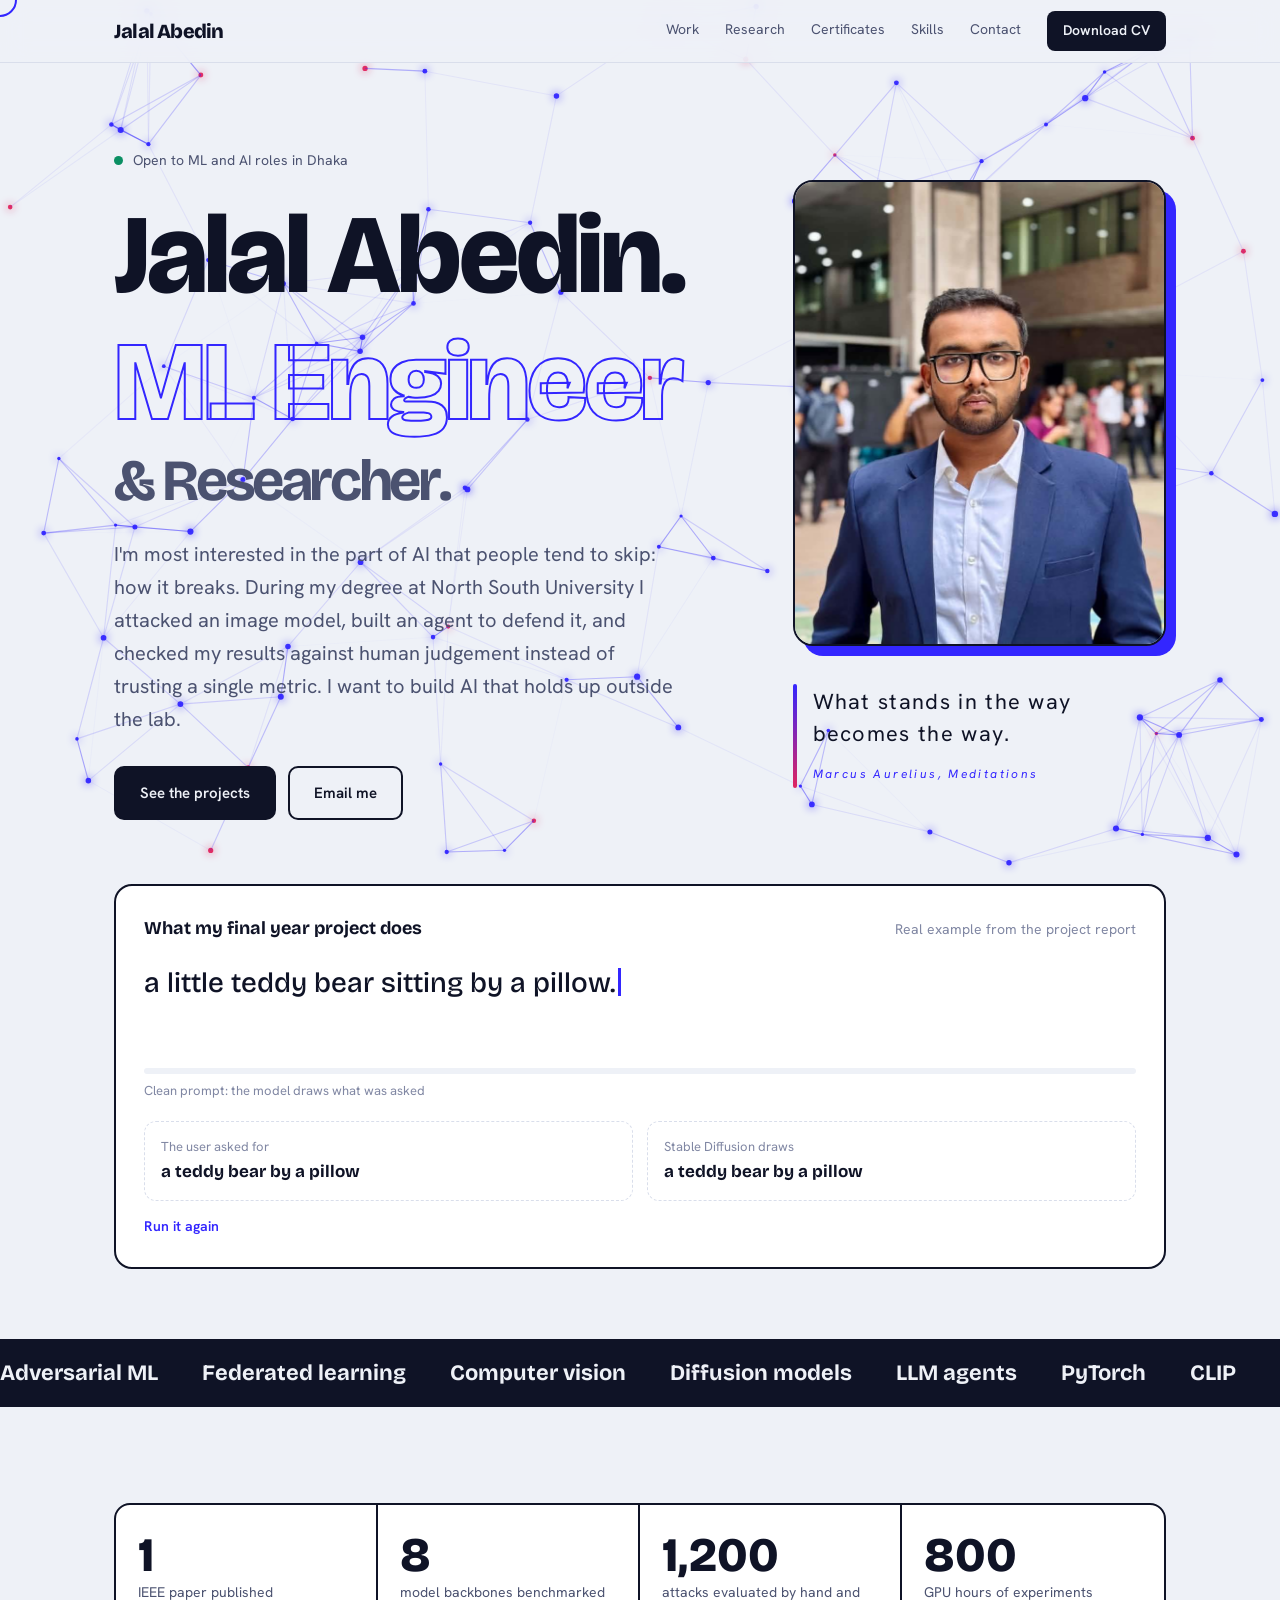
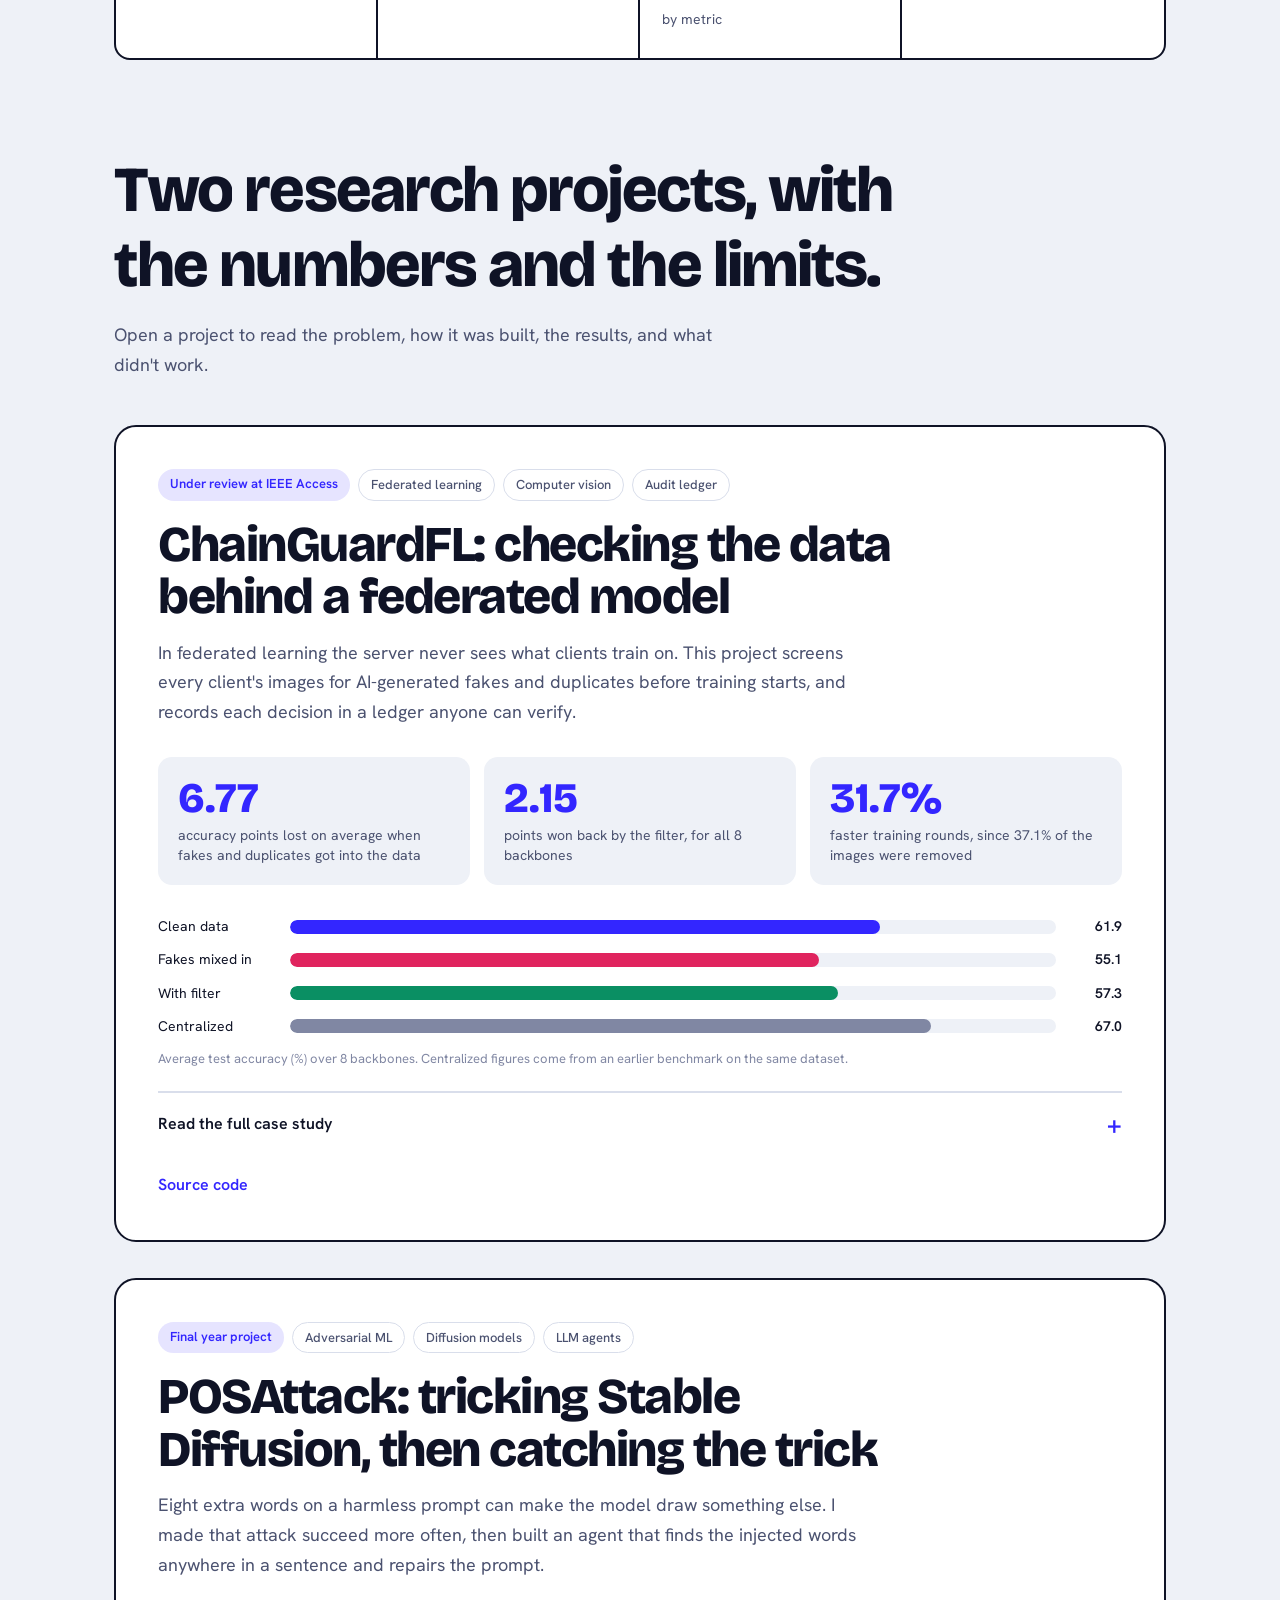
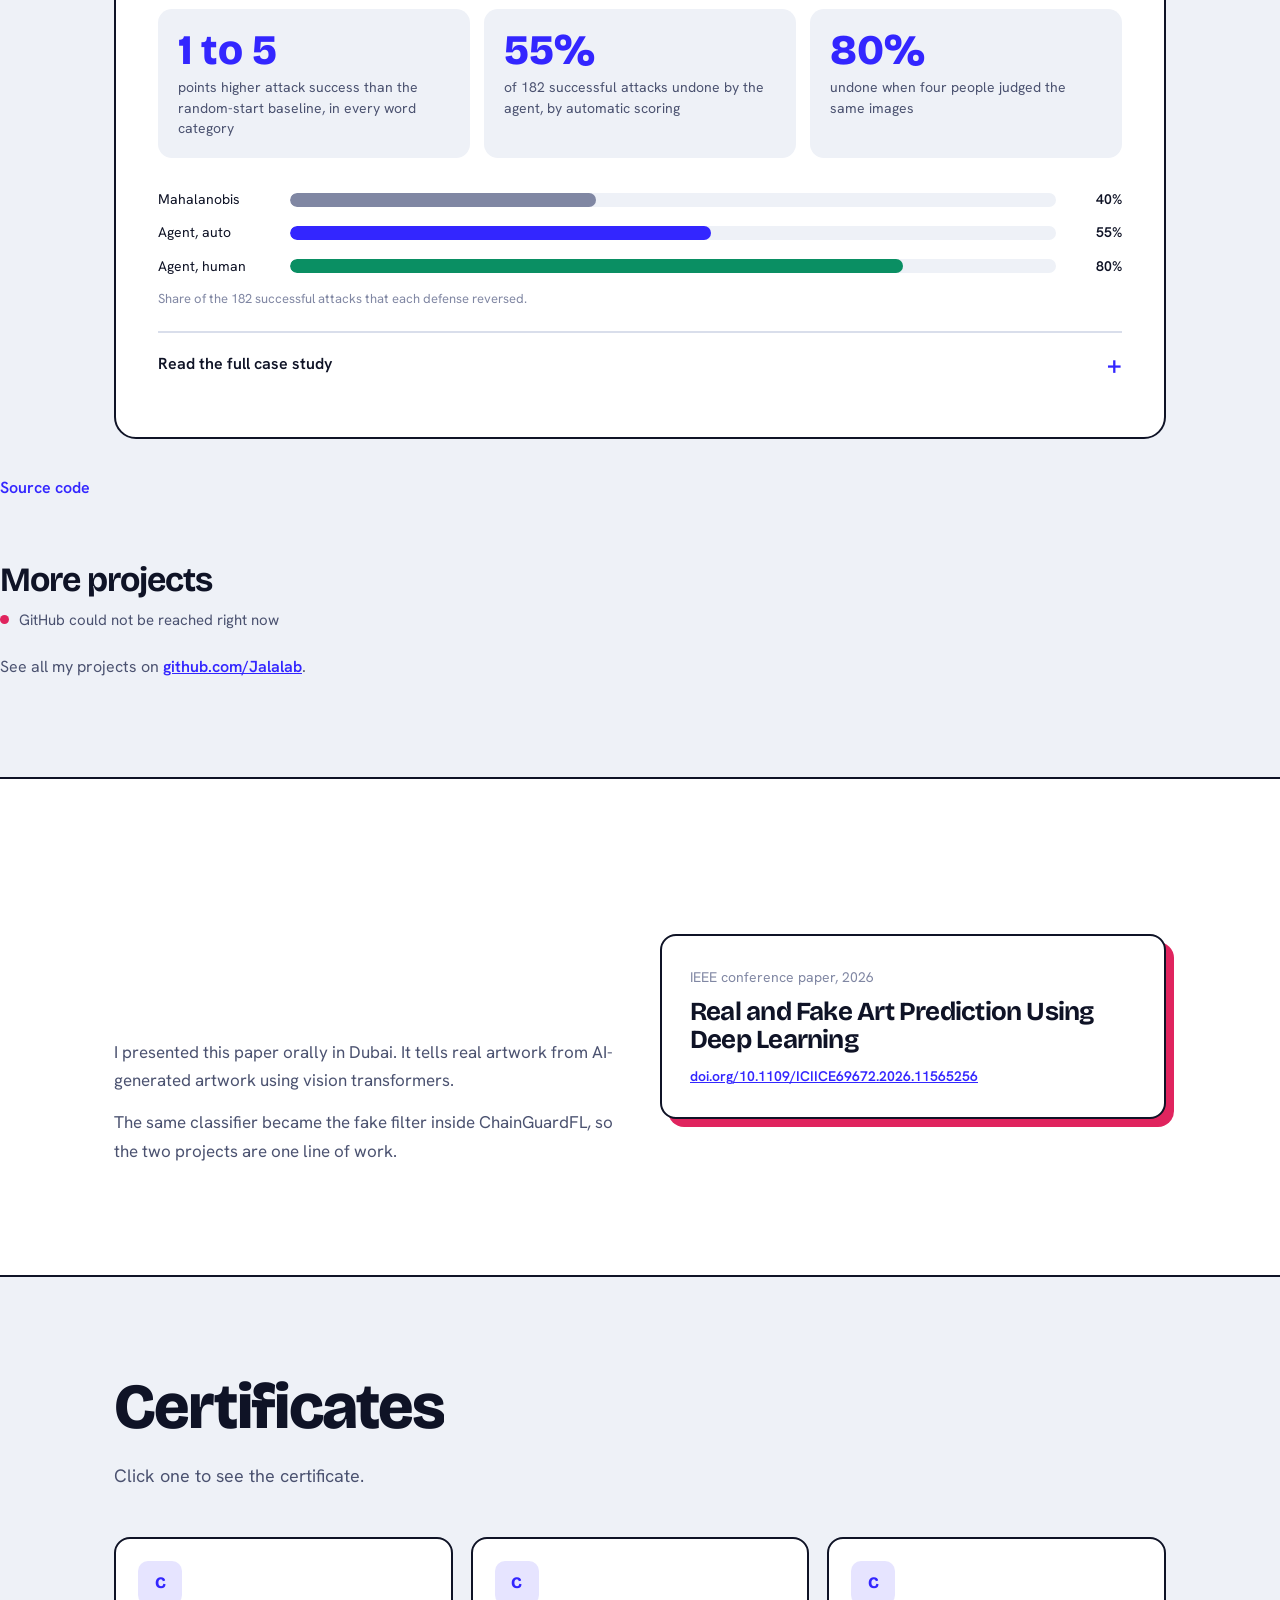
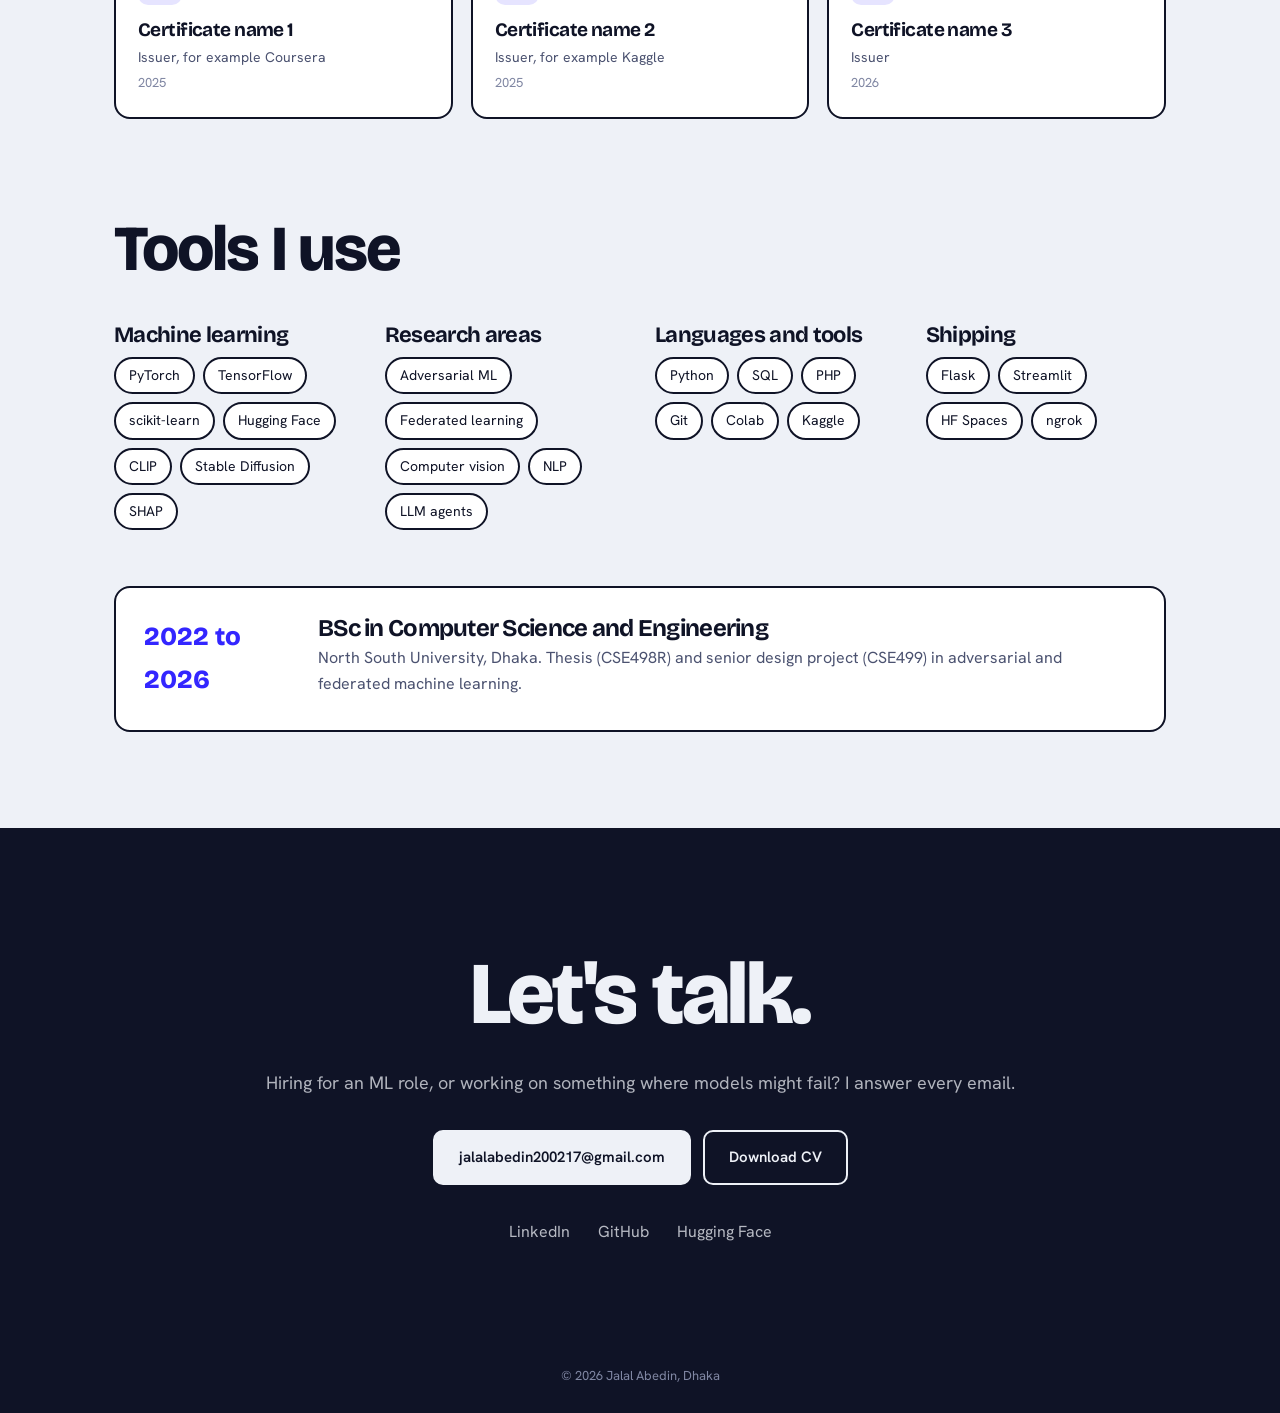
==== index.html @ de9643e9 "Refactor quote styling and layout in index.html Updated the quote section to remove the box styling " ====
<!DOCTYPE html>
<html lang="en">
<head>
<meta charset="UTF-8"/>
<meta name="viewport" content="width=device-width, initial-scale=1"/>
<title>Jalal Abedin, Machine Learning Engineer</title>
<meta name="description" content="Machine learning engineer and researcher in Dhaka. Adversarial ML, federated learning, computer vision. IEEE published."/>
<meta property="og:title" content="Jalal Abedin, Machine Learning Engineer"/>
<meta property="og:description" content="Research on attacking and defending image models. IEEE published."/>
<link rel="preconnect" href="https://fonts.googleapis.com"/><link rel="preconnect" href="https://fonts.gstatic.com" crossorigin/>
<link href="https://fonts.googleapis.com/css2?family=Bricolage+Grotesque:opsz,wght@12..96,500;12..96,700;12..96,800&family=Hanken+Grotesk:wght@400;500;600&display=swap" rel="stylesheet"/>
<link href="https://fonts.googleapis.com/css2?family=Cinzel:wght@500;700&display=swap" rel="stylesheet"/>
<style>
:root{--bg:#eef1f7;--panel:#fff;--ink:#0f1326;--mid:#4b5270;--soft:#8087a3;--line:#d9deeb;--blue:#3326ff;--blue-soft:#e6e4ff;--hot:#e0245e;--good:#0a8f63}
@media(prefers-color-scheme:dark){:root{--bg:#0e1124;--panel:#161a33;--ink:#eef0fb;--mid:#a9aecb;--soft:#6f759a;--line:#262b50;--blue:#8a82ff;--blue-soft:#222654;--hot:#ff5c8a;--good:#43d6a0}}
*{box-sizing:border-box;margin:0;padding:0}
html{scroll-behavior:smooth}
body{font-family:'Hanken Grotesk',system-ui,sans-serif;background:var(--bg);color:var(--ink);line-height:1.65;-webkit-font-smoothing:antialiased}
a{color:inherit}img{max-width:100%;display:block}
:focus-visible{outline:3px solid var(--blue);outline-offset:3px;border-radius:4px}
.wrap{max-width:1100px;margin:0 auto;padding:0 24px}
h1,h2,h3,h4{font-family:'Bricolage Grotesque',sans-serif;line-height:1.05;letter-spacing:-.03em}
#bar{position:fixed;top:0;left:0;height:3px;width:0;background:var(--blue);z-index:99}

header{position:sticky;top:0;z-index:50;background:color-mix(in srgb,var(--bg) 88%,transparent);backdrop-filter:blur(14px);border-bottom:1px solid var(--line)}
header .wrap{display:flex;justify-content:space-between;align-items:center;height:62px}
.logo{font-family:'Bricolage Grotesque';font-weight:800;font-size:20px;text-decoration:none;letter-spacing:-.04em}
nav{display:flex;gap:26px;align-items:center}
nav a{font-size:14px;color:var(--mid);text-decoration:none}nav a:hover{color:var(--ink)}
nav a.cv{background:var(--ink);color:var(--bg);padding:8px 16px;border-radius:8px;font-weight:600}
@media(max-width:760px){nav a:not(.cv){display:none}}

/* HERO */
.hero{padding:84px 0 70px}
.hero-grid{display:grid;grid-template-columns:1.25fr .75fr;gap:56px;align-items:center}
@media(max-width:900px){.hero-grid{grid-template-columns:1fr}}
.status{display:inline-flex;gap:10px;align-items:center;font-size:14px;color:var(--mid);margin-bottom:22px}
.status i{width:9px;height:9px;border-radius:50%;background:var(--good);animation:pulse 2s infinite}
@keyframes pulse{0%{box-shadow:0 0 0 0 color-mix(in srgb,var(--good) 55%,transparent)}100%{box-shadow:0 0 0 12px transparent}}
h1{font-size:clamp(52px,9vw,112px);font-weight:800;margin-bottom:22px}
.intro{font-size:20px;color:var(--mid);max-width:560px;margin-bottom:30px}
.btns{display:flex;gap:12px;flex-wrap:wrap}
.btn{font-weight:600;font-size:15px;padding:13px 24px;border-radius:10px;text-decoration:none;border:2px solid var(--ink);transition:transform .15s,box-shadow .15s}
.btn:hover{transform:translate(-2px,-2px);box-shadow:4px 4px 0 var(--blue)}
.btn.f{background:var(--ink);color:var(--bg)}
.photo{aspect-ratio:4/5;border-radius:20px;overflow:hidden;background:var(--blue-soft);border:2px solid var(--ink);box-shadow:10px 10px 0 var(--blue)}
.photo img{width:100%;height:100%;object-fit:cover}
@media(max-width:900px){.photo{max-width:240px}}

/* THE DEMO */
.demo{margin-top:64px;background:var(--panel);border:2px solid var(--ink);border-radius:18px;padding:28px}
.demo-h{display:flex;justify-content:space-between;gap:16px;flex-wrap:wrap;align-items:baseline;margin-bottom:18px}
.demo-h b{font-family:'Bricolage Grotesque';font-size:18px}
.demo-h span{font-size:14px;color:var(--soft)}
.prompt{font-size:clamp(19px,2.6vw,28px);font-family:'Bricolage Grotesque';font-weight:500;line-height:1.5;min-height:3.2em}
.tok{display:inline-block;color:var(--hot);background:color-mix(in srgb,var(--hot) 12%,transparent);padding:0 8px;border-radius:6px;margin:0 3px;animation:pop .35s both}
@keyframes pop{from{transform:translateY(8px) scale(.9);opacity:0}}
.out{display:grid;grid-template-columns:1fr 1fr;gap:14px;margin-top:20px}
@media(max-width:600px){.out{grid-template-columns:1fr}}
.o{border:1px dashed var(--line);border-radius:12px;padding:14px 16px;font-size:15px;color:var(--mid);transition:.4s}
.o small{display:block;color:var(--soft);font-size:13px}
.o b{color:var(--ink);font-size:17px;font-family:'Bricolage Grotesque'}
.o.lit{border:2px solid var(--hot);background:color-mix(in srgb,var(--hot) 8%,transparent)}
.o.lit b{color:var(--hot)}
.replay{margin-top:16px;background:none;border:none;color:var(--blue);font:600 14px 'Hanken Grotesk';cursor:pointer;padding:0}

/* MARQUEE */
.marq{border-block:2px solid var(--ink);overflow:hidden;background:var(--ink);color:var(--bg);padding:14px 0}
.track{display:flex;gap:44px;width:max-content;animation:slide 32s linear infinite;font-family:'Bricolage Grotesque';font-weight:700;font-size:22px;white-space:nowrap}
.marq:hover .track{animation-play-state:paused}
@keyframes slide{to{transform:translateX(-50%)}}

section{padding:96px 0}
h2{font-size:clamp(36px,5.5vw,64px);font-weight:800;margin-bottom:14px;max-width:820px}
.sub{color:var(--mid);max-width:620px;font-size:18px;margin-bottom:46px}

/* STATS */
.stats{display:grid;grid-template-columns:repeat(4,1fr);gap:0;border:2px solid var(--ink);border-radius:16px;background:var(--panel);overflow:hidden}
@media(max-width:760px){.stats{grid-template-columns:repeat(2,1fr)}}
.st{padding:26px 22px;border-right:2px solid var(--ink)}.st:last-child{border-right:none}
@media(max-width:760px){.st:nth-child(2){border-right:none}.st:nth-child(-n+2){border-bottom:2px solid var(--ink)}}
.st b{display:block;font-family:'Bricolage Grotesque';font-size:48px;font-weight:800;line-height:1}
.st span{font-size:14px;color:var(--mid)}

/* CASES */
.case{background:var(--panel);border:2px solid var(--ink);border-radius:22px;padding:42px;margin-bottom:36px}
@media(max-width:600px){.case{padding:24px}}
.chips{display:flex;gap:8px;flex-wrap:wrap;margin-bottom:18px}
.chip{font-size:13px;font-weight:600;padding:4px 12px;border-radius:99px;background:var(--blue-soft);color:var(--blue)}
.chip.o{background:none;border:1px solid var(--line);color:var(--mid);font-weight:500}
.case h3{font-size:clamp(30px,4.4vw,50px);font-weight:800;margin-bottom:14px;max-width:760px}
.case>p{color:var(--mid);font-size:18px;max-width:700px;margin-bottom:30px}
.nums{display:grid;grid-template-columns:repeat(3,1fr);gap:14px;margin-bottom:30px}
@media(max-width:700px){.nums{grid-template-columns:1fr}}
.n{background:var(--bg);border-radius:14px;padding:20px}
.n b{display:block;font-family:'Bricolage Grotesque';font-size:42px;font-weight:800;color:var(--blue);line-height:1;margin-bottom:6px}
.n span{font-size:14px;color:var(--mid);line-height:1.45;display:block}
.bars{margin:8px 0 6px}
.br{display:grid;grid-template-columns:120px 1fr 54px;gap:12px;align-items:center;margin-bottom:10px;font-size:14px}
.br div{height:14px;background:var(--bg);border-radius:7px;overflow:hidden}
.br i{display:block;height:100%;width:var(--w);border-radius:7px;background:var(--blue);transform:scaleX(0);transform-origin:left;transition:transform 1.1s cubic-bezier(.2,.8,.2,1)}
.go .br i{transform:scaleX(1)}
.br i.bad{background:var(--hot)}.br i.ref{background:var(--soft)}.br i.ok{background:var(--good)}
.br em{font-style:normal;text-align:right;font-weight:600}
details{border-top:2px solid var(--line);margin-top:22px}
summary{cursor:pointer;list-style:none;padding:18px 0;font-weight:600;font-size:16px;display:flex;justify-content:space-between}
summary::-webkit-details-marker{display:none}
summary::after{content:'+';font-size:26px;line-height:1;color:var(--blue);transition:transform .25s}
details[open] summary::after{transform:rotate(45deg)}
.d{display:grid;gap:28px;padding:6px 0 8px;animation:open .4s}
@keyframes open{from{opacity:0;transform:translateY(-8px)}}
.d h5{font-family:'Bricolage Grotesque';font-size:20px;margin-bottom:6px;letter-spacing:-.02em}
.d p,.d li{color:var(--mid);font-size:16px}.d ul{padding-left:20px}.d li{margin-bottom:6px}.d strong{color:var(--ink)}
.tw{overflow-x:auto;border:2px solid var(--line);border-radius:12px}
table{width:100%;border-collapse:collapse;font-size:14px;min-width:480px}
th,td{padding:10px 14px;text-align:right;border-bottom:1px solid var(--line)}
th:first-child,td:first-child{text-align:left}th{color:var(--soft);font-weight:600}
tr:last-child td{border:none;font-weight:700}td.g{color:var(--good);font-weight:600}
.note{border-left:4px solid var(--hot);background:color-mix(in srgb,var(--hot) 8%,transparent);padding:16px 20px;border-radius:0 12px 12px 0;color:var(--mid);font-size:15px}
.note strong{color:var(--ink)}
.lk{margin-top:16px;display:flex;gap:20px;flex-wrap:wrap}
.lk a{font-weight:600;color:var(--blue);text-decoration:none}.lk a:hover{text-decoration:underline}

.pg{display:grid;grid-template-columns:repeat(auto-fit,minmax(240px,1fr));gap:18px}
.pc{background:var(--panel);border:2px solid var(--ink);border-radius:16px;padding:24px;text-decoration:none;display:flex;flex-direction:column;transition:transform .2s,box-shadow .2s}
.pc:hover{transform:translate(-3px,-3px);box-shadow:6px 6px 0 var(--blue)}
.pc h4{font-size:24px;margin:12px 0 8px;font-weight:700}.pc p{color:var(--mid);font-size:15px;flex:1}

/* PAPER */
.paper{display:grid;grid-template-columns:1fr 1fr;gap:40px;align-items:center}
@media(max-width:800px){.paper{grid-template-columns:1fr}}
.paper p{color:var(--mid);margin-bottom:14px;font-size:17px}
.pcard{background:var(--panel);border:2px solid var(--ink);border-radius:16px;padding:28px;box-shadow:8px 8px 0 var(--hot)}
.pcard small{color:var(--soft);font-size:14px}
.pcard h4{font-size:26px;margin:8px 0 10px;font-weight:700}
.pcard a{color:var(--blue);font-weight:600;font-size:14px;word-break:break-all}

/* CERTS */
.certs{display:grid;grid-template-columns:repeat(auto-fill,minmax(250px,1fr));gap:18px}
.cert{background:var(--panel);border:2px solid var(--ink);border-radius:16px;padding:22px;cursor:pointer;text-align:left;font:inherit;color:inherit;transition:transform .2s,box-shadow .2s}
.cert:hover{transform:rotate(-1.2deg) translateY(-4px);box-shadow:6px 6px 0 var(--blue)}
.cert .ic{width:44px;height:44px;border-radius:10px;background:var(--blue-soft);color:var(--blue);display:grid;place-items:center;font-family:'Bricolage Grotesque';font-weight:800;margin-bottom:14px}
.cert h4{font-size:19px;font-weight:700;margin-bottom:4px;line-height:1.2}
.cert p{font-size:14px;color:var(--mid)}
.cert span{font-size:13px;color:var(--soft)}
#modal{position:fixed;inset:0;background:rgba(8,10,25,.75);display:none;place-items:center;z-index:200;padding:20px}
#modal.on{display:grid;animation:fade .25s}
@keyframes fade{from{opacity:0}}
#modal .box{background:var(--panel);border-radius:16px;max-width:820px;width:100%;padding:18px;border:2px solid var(--ink)}
#modal img{border-radius:10px;max-height:70vh;margin:0 auto}
#modal .top{display:flex;justify-content:space-between;align-items:center;margin-bottom:12px;font-weight:600}
#modal button{background:var(--ink);color:var(--bg);border:none;border-radius:8px;padding:7px 14px;font:600 14px 'Hanken Grotesk';cursor:pointer}

/* SKILLS / EDU */
.sk{display:grid;grid-template-columns:repeat(auto-fit,minmax(240px,1fr));gap:30px}
.sk h4{font-size:22px;margin-bottom:10px;font-weight:700}
.sk div div{display:flex;flex-wrap:wrap;gap:8px}
.sk span{font-size:14px;padding:5px 13px;border:2px solid var(--ink);border-radius:99px;background:var(--panel);transition:.15s}
.sk span:hover{background:var(--blue);color:#fff;border-color:var(--blue)}
.edu{margin-top:56px;background:var(--panel);border:2px solid var(--ink);border-radius:16px;padding:28px;display:grid;grid-template-columns:150px 1fr;gap:24px}
@media(max-width:600px){.edu{grid-template-columns:1fr;gap:6px}}
.edu .y{font-family:'Bricolage Grotesque';font-size:26px;font-weight:800;color:var(--blue)}
.edu h4{font-size:24px;margin-bottom:4px}.edu p{color:var(--mid)}

/* CONTACT */
.contact{background:var(--ink);color:var(--bg);text-align:center;padding:120px 0}
.contact h2{margin:0 auto 18px;font-size:clamp(40px,7vw,88px)}
.contact p{color:color-mix(in srgb,var(--bg) 72%,transparent);margin-bottom:32px;font-size:18px}
.contact .btn{border-color:var(--bg);color:var(--bg)}.contact .btn.f{background:var(--bg);color:var(--ink)}
.contact .btn:hover{box-shadow:4px 4px 0 var(--hot)}
.so{display:flex;justify-content:center;gap:28px;margin-top:34px;flex-wrap:wrap}
.so a{color:var(--bg);opacity:.75;text-decoration:none}.so a:hover{opacity:1}
footer{background:var(--ink);color:var(--soft);padding:0 0 26px;text-align:center;font-size:13px}

.rv{opacity:0;transform:translateY(20px);transition:opacity .6s,transform .6s}.rv.in{opacity:1;transform:none}
/* ===== NEW: animations ===== */
.hero{position:relative;overflow:hidden}
#net{position:absolute;inset:0;width:100%;height:100%;z-index:0}
.hero .wrap{position:relative;z-index:2}
h1 .ln{display:block;overflow:hidden;padding:.04em 0 .1em;line-height:1}
h1 .l3{font-size:.52em;color:var(--mid);font-weight:700}
h1 .ch{display:inline-block;animation:chIn .9s cubic-bezier(.2,.8,.2,1) backwards;animation-delay:calc(var(--i)*45ms)}
h1 .l2 .ch{color:transparent;-webkit-text-stroke:2px var(--blue);animation:chIn .9s cubic-bezier(.2,.8,.2,1) backwards,flash 1.8s ease-in-out 1;animation-delay:calc(var(--i)*45ms),calc(1.4s + var(--i)*80ms)}
@keyframes chIn{from{transform:translateY(110%) rotate(6deg);opacity:0}}
@keyframes flash{0%,100%{color:transparent}50%{color:var(--blue)}}
.photo{animation:float 6s ease-in-out infinite}
@keyframes float{50%{transform:translateY(-12px)}}
nav a:not(.cv){background:linear-gradient(var(--blue),var(--blue)) 0 100%/0 2px no-repeat;padding-bottom:3px;transition:background-size .3s,color .2s}
nav a:not(.cv):hover{background-size:100% 2px}
.case{transition:box-shadow .3s,transform .3s}
.case:hover{box-shadow:10px 10px 0 var(--blue)}
#cur{position:fixed;left:0;top:0;width:34px;height:34px;border:2px solid var(--blue);border-radius:50%;pointer-events:none;z-index:300;display:none;transition:width .25s,height .25s,background .25s}
@media(hover:hover) and (pointer:fine){#cur{display:block}}
#cur.big{width:64px;height:64px;background:color-mix(in srgb,var(--blue) 15%,transparent)}
.w{display:inline-block;overflow:hidden;vertical-align:top;padding-bottom:.12em}
.w>span{display:inline-block;transform:translateY(105%);transition:transform .8s cubic-bezier(.2,.8,.2,1);transition-delay:calc(var(--i)*70ms)}
h2.in .w>span{transform:none}
.stag:not(.in)>*{opacity:0}
.stag.in>*{animation:rise .7s cubic-bezier(.2,.8,.2,1) backwards;animation-delay:calc(var(--d,0)*90ms)}
@keyframes rise{from{opacity:0;transform:translateY(30px) scale(.95)}}
.stag>*:nth-child(2){--d:1}.stag>*:nth-child(3){--d:2}.stag>*:nth-child(4){--d:3}.stag>*:nth-child(5){--d:4}.stag>*:nth-child(6){--d:5}.stag>*:nth-child(7){--d:6}.stag>*:nth-child(8){--d:7}
.ghs{display:flex;gap:10px;align-items:center;color:var(--mid);font-size:15px;margin-bottom:22px}
.ghd{width:9px;height:9px;border-radius:50%;background:var(--good);animation:pulse 2s infinite}
.ghd.err{background:var(--hot);animation:none}
.shim{height:190px;border:2px solid var(--line);border-radius:16px;background:linear-gradient(90deg,var(--panel) 25%,var(--bg) 50%,var(--panel) 75%);background-size:300% 100%;animation:shim 1.4s infinite}
@keyframes shim{to{background-position:-300% 0}}
.meta{font-size:13px;color:var(--soft);margin-top:8px}
/* ===== demo loop + ledger ===== */
.caret::after{content:'';display:inline-block;width:3px;height:1em;background:var(--blue);margin-left:3px;vertical-align:-.12em;animation:blink 1s steps(1) infinite}
@keyframes blink{50%{opacity:0}}
.prompt{transition:opacity .5s}.prompt.fade{opacity:0}
.sbar{height:6px;background:var(--bg);border-radius:4px;overflow:hidden;margin-top:16px}
.sbar i{display:block;height:100%;width:0;background:var(--hot);transition:width .3s}
.sl{font-size:13px;color:var(--soft);margin-top:6px;min-height:1.4em}
.o.hit{animation:shake .5s}
@keyframes shake{20%{transform:translateX(-7px)}40%{transform:translateX(7px)}60%{transform:translateX(-4px)}80%{transform:translateX(4px)}}
.chain{display:flex;overflow-x:auto;padding:12px 4px 18px;align-items:stretch}
.blk{flex:0 0 190px;border:2px solid var(--ink);border-radius:12px;padding:12px;background:var(--bg);font-size:13px;color:var(--mid);transition:border-color .3s,background .3s}
.blk b{display:block;font-family:'Bricolage Grotesque';font-size:16px;color:var(--ink);margin-bottom:4px}
.blk .lbl{color:var(--soft);font-size:12px;margin-top:8px}
.blk code{display:block;font-family:ui-monospace,Consolas,monospace;font-size:12px;color:var(--blue);word-break:break-all}
.blk.bad{border-color:var(--hot);background:color-mix(in srgb,var(--hot) 10%,transparent)}
.blk.bad code{color:var(--hot)}
.blk.pulse{animation:bp .7s}
@keyframes bp{40%{transform:translateY(-8px);box-shadow:0 8px 0 var(--blue)}}
.lnk{flex:0 0 28px;align-self:center;height:4px;background:var(--blue);transition:background .3s}
.lnk.bad{background:var(--hot)}
.cstat{font-weight:600;margin:6px 0 14px}
.cb{display:flex;gap:12px;flex-wrap:wrap}
.cb button{background:var(--panel);color:var(--ink);cursor:pointer;font-family:inherit}
/* ===== fix: keep text inside the card ===== */
.d{grid-template-columns:minmax(0,1fr)}
.d>div{min-width:0}
.chain{max-width:100%}
.flow{display:flex;gap:12px;flex-wrap:wrap;margin-top:14px}
.fs{flex:1 1 160px;border:2px solid var(--line);border-radius:12px;padding:14px;font-size:13px;color:var(--mid);line-height:1.5;animation:fstep 8s ease-in-out infinite}
.fs b{display:block;font-family:'Bricolage Grotesque';font-size:17px;color:var(--ink);margin-bottom:4px}
.fs:nth-child(2){animation-delay:2s}.fs:nth-child(3){animation-delay:4s}.fs:nth-child(4){animation-delay:6s}
@keyframes fstep{0%,22%{border-color:var(--blue);background:var(--blue-soft);transform:translateY(-5px)}30%,100%{border-color:var(--line);background:transparent;transform:none}}
/* ===== ML Engineer: endless wave ===== */
h1 .l2 .ch{
  animation:chIn .9s cubic-bezier(.2,.8,.2,1) backwards, wave 5.2s ease-in-out infinite;
  animation-delay:calc(var(--i)*45ms), calc(1.4s + var(--i)*90ms);
}
@keyframes wave{
  0%,100%{color:transparent;transform:translateY(0)}
  12%{color:var(--blue);transform:translateY(-8px)}
  26%{color:transparent;transform:translateY(0)}
}
/* ===== full-page network ===== */
#net{position:fixed;left:0;top:0;width:100vw;height:100vh;z-index:-1;pointer-events:none}
.hero{overflow:visible}
#paper{background:color-mix(in srgb,var(--panel) 72%,transparent)}
/* ===== quote: no box, under the photo ===== */
.side{display:flex;flex-direction:column}
.qt,.qt:hover{border:none;border-radius:0;background:none;box-shadow:none;max-width:none;margin:38px 0 0;padding:2px 0 2px 20px;position:relative}
.qt::before{content:'';position:absolute;left:0;top:0;width:4px;height:100%;background:linear-gradient(var(--blue),var(--hot));border-radius:4px;transform-origin:top;animation:qline 1.2s cubic-bezier(.2,.8,.2,1) .6s backwards}
@keyframes qline{from{transform:scaleY(0)}}
.qt p{text-align:left;color:var(--ink);font-size:clamp(17px,1.7vw,22px);letter-spacing:.06em;line-height:1.45;margin-bottom:10px}
.qt p .lt{text-shadow:none}
@keyframes glint{0%,14%,100%{color:var(--ink);transform:none}7%{color:var(--hot);transform:translateY(-3px) scale(1.1)}}
.qt cite{text-align:left;font-size:12px;letter-spacing:.2em;color:var(--blue)}
@media(prefers-reduced-motion:reduce){*{animation:none!important;transition:none!important}.rv{opacity:1;transform:none}.br i{transform:scaleX(1)}html{scroll-behavior:auto}}
</style>
</head>
<body>
<div id="cur"></div>
<canvas id="net"></canvas>
<header><div class="wrap">
  <a class="logo" href="#top">Jalal Abedin</a>
  <nav><a href="#work">Work</a><a href="#paper">Research</a><a href="#certs">Certificates</a><a href="#skills">Skills</a><a href="#contact">Contact</a><a class="cv" href="assets/Jalal-Abedin-CV.pdf" target="_blank" rel="noopener">Download CV</a></nav>
</div></header>

<main id="top">
<div class="hero"><div class="wrap">
  <div class="hero-grid">
    <div>
      <div class="status"><i></i>Open to ML and AI roles in Dhaka</div>
      <h1 id="hname" aria-label="Jalal Abedin, ML Engineer and Researcher"><span class="ln l1">Jalal Abedin.</span><span class="ln l2">ML Engineer</span><span class="ln l3">&amp; Researcher.</span></h1>
     <p class="intro">I'm most interested in the part of AI that people tend to skip: how it breaks. During my degree at North South University I attacked an image model, built an agent to defend it, and checked my results against human judgement instead of trusting a single metric. I want to build AI that holds up outside the lab.</p>
      
      <div class="btns"><a class="btn f" href="#work">See the projects</a><a class="btn" href="mailto:jalalabedin200217@gmail.com">Email me</a></div>
    </div>
    <div class="side">
      <div class="photo"><img src="photo.jpg" alt="Jalal Abedin" onerror="this.style.display='none'"/></div>
         <blockquote class="qt" aria-label="What stands in the way becomes the way. Marcus Aurelius, Meditations"><p id="qtext" aria-hidden="true">What stands in the way becomes the way.</p><cite>Marcus Aurelius, Meditations</cite></blockquote>
</div>
  </div>

  <div class="demo" aria-label="Demo of an adversarial prompt attack">
    <div class="demo-h"><b>What my final year project does</b><span>Real example from the project report</span></div>
    <div class="prompt" id="prompt" aria-live="polite"></div>
    <div class="sbar"><i id="sb"></i></div><div class="sl" id="sl"></div>
    <div class="out">
      <div class="o" id="o1"><small>The user asked for</small><b>a teddy bear by a pillow</b></div>
      <div class="o" id="o2"><small>Stable Diffusion draws</small><b id="o2t">waiting for the prompt</b></div>
    </div>
    <button class="replay" id="replay">Run it again</button>
  </div>
</div></div>

<div class="marq" aria-hidden="true"><div class="track" id="track"></div></div>

<section style="padding-bottom:0"><div class="wrap">
  <div class="stats rv">
    <div class="st"><b data-n="1">0</b><span>IEEE paper published</span></div>
    <div class="st"><b data-n="8">0</b><span>model backbones benchmarked</span></div>
    <div class="st"><b data-n="1200">0</b><span>attacks evaluated by hand and by metric</span></div>
    <div class="st"><b data-n="800">0</b><span>GPU hours of experiments</span></div>
  </div>
</div></section>

<section id="work"><div class="wrap">
  <h2 class="rv">Two research projects, with the numbers and the limits.</h2>
  <p class="sub rv">Open a project to read the problem, how it was built, the results, and what didn't work.</p>

  <article class="case rv" id="c1">
    <div class="chips"><span class="chip">Under review at IEEE Access</span><span class="chip o">Federated learning</span><span class="chip o">Computer vision</span><span class="chip o">Audit ledger</span></div>
    <h3>ChainGuardFL: checking the data behind a federated model</h3>
    <p>In federated learning the server never sees what clients train on. This project screens every client's images for AI-generated fakes and duplicates before training starts, and records each decision in a ledger anyone can verify.</p>
    <div class="nums">
      <div class="n"><b>6.77</b><span>accuracy points lost on average when fakes and duplicates got into the data</span></div>
      <div class="n"><b>2.15</b><span>points won back by the filter, for all 8 backbones</span></div>
      <div class="n"><b>31.7%</b><span>faster training rounds, since 37.1% of the images were removed</span></div>
    </div>
    <div class="bars">
      <div class="br"><span>Clean data</span><div><i style="--w:77%"></i></div><em>61.9</em></div>
      <div class="br"><span>Fakes mixed in</span><div><i class="bad" style="--w:69%"></i></div><em>55.1</em></div>
      <div class="br"><span>With filter</span><div><i class="ok" style="--w:71.5%"></i></div><em>57.3</em></div>
      <div class="br"><span>Centralized</span><div><i class="ref" style="--w:83.7%"></i></div><em>67.0</em></div>
    </div>
    <p style="font-size:13px;color:var(--soft);margin:0">Average test accuracy (%) over 8 backbones. Centralized figures come from an earlier benchmark on the same dataset.</p>
    <details><summary>Read the full case study</summary><div class="d">
      <div><h5>The problem</h5><p>FedAvg assumes every image a client holds is real. Two things break that. A client's data can contain <strong>AI-generated artwork</strong>, by accident or on purpose. And the <strong>same painting</strong> can arrive through several clients at different sizes or formats, which quietly gives it extra weight. Afterwards, nobody but the server operator can check what was accepted or rejected.</p></div>
      <div><h5>How it works</h5><ul>
        <li><strong>Fake filter.</strong> A DaViT-Base real versus fake classifier scores each training image once, before round 1. Anything scoring above 0.5 is dropped.</li>
        <li><strong>Duplicate registry.</strong> Each image is converted to RGB, resized to 256 by 256 and hashed with SHA-256. The same artwork gives the same hash in any file format, so copies from other clients are rejected.</li>
        <li><strong>Training.</strong> 10 clients with uneven class splits (Dirichlet 0.5), 50 rounds of standard FedAvg on the verified data.</li>
        <li><strong>Ledger.</strong> Every verdict, update hash and global model hash goes into a SHA-256 chain, so editing an old record breaks every later one.</li></ul>
        <p style="margin-top:8px">It adds a step in front of FedAvg and leaves the aggregation rule alone, so the checking cost is paid once instead of every round.</p></div>
      <div><h5>Results for each backbone (test accuracy, %)</h5><div class="tw"><table>
        <thead><tr><th>Backbone</th><th>Clean</th><th>Fakes mixed</th><th>Filtered</th><th>Recovered</th></tr></thead><tbody>
        <tr><td>Inception-ResNet-V2</td><td>54.40</td><td>47.16</td><td>50.88</td><td class="g">+3.72</td></tr>
        <tr><td>ResNet-101</td><td>56.36</td><td>53.23</td><td>54.03</td><td class="g">+0.80</td></tr>
        <tr><td>ViT-B/16</td><td>62.82</td><td>55.77</td><td>56.56</td><td class="g">+0.79</td></tr>
        <tr><td>MaxViT-tiny</td><td>59.69</td><td>55.19</td><td>56.56</td><td class="g">+1.37</td></tr>
        <tr><td>MViTv2-tiny</td><td>65.17</td><td>59.30</td><td>61.64</td><td class="g">+2.34</td></tr>
        <tr><td>FocalNet-tiny</td><td>65.95</td><td>55.58</td><td>58.32</td><td class="g">+2.74</td></tr>
        <tr><td>DaViT-base</td><td>66.54</td><td>56.67</td><td>58.71</td><td class="g">+2.04</td></tr>
        <tr><td>RepViT-m3</td><td>63.99</td><td>57.84</td><td>61.27</td><td class="g">+3.43</td></tr>
        <tr><td>Average</td><td>61.86</td><td>55.09</td><td>57.25</td><td class="g">+2.15</td></tr></tbody></table></div>
        <p style="margin-top:12px">The ordering fakes mixed, then filtered, then clean, then centralized held for every backbone. A model's centralized rank did not predict its federated rank: RepViT-m3 was fourth centrally and second after filtering.</p></div>
      <div><h5>How good is the filter?</h5><p>On 7,575 training images it caught 1,965 of 2,407 fakes (81.6% recall) with 70.0% precision, and wrongly removed 843 real images.</p></div>
      <div class="note"><strong>What the numbers really say.</strong> The filter recovers about a third of the damage. The 9.73 point gap to centralized training is roughly 5.11 from federated training itself and 4.62 from fakes that got through. Part of the speed gain is simply less data.</div>
      <div><h5>Limitations</h5><ul>
        <li>The filter runs once, so a weakness against a new image generator affects the whole run.</li>
        <li>The ledger is a hash chain inside one process. It shows tampering but has no multi-node consensus.</li>
        <li>Only pixel-identical copies are caught, not two photos of the same painting.</li>
        <li>It checks data, not weight updates, so a poisoned update would pass.</li>
        <li>Everything was tested at a single heterogeneity setting.</li></ul></div>
      <div><h5>The audit ledger</h5>
<p>Every integrity decision is written to a SHA-256 hash chain, so the whole training run can be checked afterwards. The chain is implemented in Python with <strong>hashlib</strong> and runs inside the training process. It is not Ethereum, Hyperledger or any public network, and the report says so openly: it proves that records were changed, but it has no independent validator nodes.</p>
<p style="margin-top:10px">Each block stores its index, its payload, and the hash of the block before it. The block hash is <strong>SHA-256(index + payload + previous hash)</strong>. Change any old record and every block after it stops matching.</p>
<div class="chain" id="chain" aria-label="Interactive hash chain"></div>
<p class="cstat" id="cstat"></p>
<div class="cb"><button class="btn" id="tamper">Tamper with block 2</button><button class="btn" id="fix">Restore the chain</button></div>
<p style="font-size:13px;color:var(--soft);margin-top:10px">The records above are illustrative. The hashing is real and runs in your browser.</p></div>
<div><h5>What gets recorded</h5><ul>
<li><strong>Filter verdicts:</strong> client, image pixel hash, DaViT score, kept or removed.</li>
<li><strong>Duplicate registry:</strong> each registration, and each rejection with the original owner and timestamp.</li>
<li><strong>Training:</strong> a hash of every client's weight update, and a hash of each global model.</li>
<li><strong>Final certificate:</strong> written once all 50 rounds are done.</li></ul></div>
<div><h5>Where it connects to the pipeline</h5><p>The ledger is written to at both stages. Before round 1, the filter and the registry log every verdict. Then in each round, every client update is hashed and logged before it reaches the server, and the new global model is hashed and logged after FedAvg. A live dashboard shows the latest block hash, the block count and whether the chain is valid.</p></div>
    </div></details>
    <div class="lk"><a href="https://github.com/Jalalab/[CHAINGUARDFL-REPO]" target="_blank" rel="noopener">Source code</a></div>
  </article>

  <article class="case rv" id="c2">
    <div class="chips"><span class="chip">Final year project</span><span class="chip o">Adversarial ML</span><span class="chip o">Diffusion models</span><span class="chip o">LLM agents</span></div>
    <h3>POSAttack: tricking Stable Diffusion, then catching the trick</h3>
    <p>Eight extra words on a harmless prompt can make the model draw something else. I made that attack succeed more often, then built an agent that finds the injected words anywhere in a sentence and repairs the prompt.</p>
    <div class="nums">
      <div class="n"><b>1 to 5</b><span>points higher attack success than the random-start baseline, in every word category</span></div>
      <div class="n"><b>55%</b><span>of 182 successful attacks undone by the agent, by automatic scoring</span></div>
      <div class="n"><b>80%</b><span>undone when four people judged the same images</span></div>
    </div>
    <div class="bars">
      <div class="br"><span>Mahalanobis</span><div><i class="ref" style="--w:40%"></i></div><em>40%</em></div>
      <div class="br"><span>Agent, auto</span><div><i style="--w:55%"></i></div><em>55%</em></div>
      <div class="br"><span>Agent, human</span><div><i class="ok" style="--w:80%"></i></div><em>80%</em></div>
    </div>
    <p style="font-size:13px;color:var(--soft);margin:0">Share of the 182 successful attacks that each defense reversed.</p>
    <details><summary>Read the full case study</summary><div class="d">
      <div><h5>The problem</h5><p>Add a short run of odd tokens to "a little teddy bear sitting by a pillow" and the model draws the bear by a window. The sentence still reads the same, but its embedding has moved. Earlier work found nouns easy to attack and adverbs hard, yet started every search from random tokens and tested no defense.</p></div>
      <div><h5>The attack</h5><ul>
        <li><strong>Warm start.</strong> I searched about 49,000 CLIP tokens for the ones nearest the target word, dropped junk fragments, and ranked each by how far it pulls the sentence toward the target.</li>
        <li><strong>Crossover and mutation.</strong> The three best tokens are recombined into a ten-token starting suffix.</li>
        <li><strong>GCG search.</strong> The standard optimizer then runs 100 steps, five times per prompt, and each run is judged on seven images. Only the starting point changed.</li></ul></div>
      <div><h5>Attack success rate, 600 prompt pairs per setting</h5><div class="tw"><table>
        <thead><tr><th>Word type</th><th>Baseline</th><th>Mine</th><th>Baseline, restricted</th><th>Mine, restricted</th></tr></thead><tbody>
        <tr><td>Noun</td><td>0.65</td><td class="g">0.69</td><td>0.51</td><td class="g">0.53</td></tr>
        <tr><td>Proper noun</td><td>0.40</td><td class="g">0.45</td><td>0.31</td><td class="g">0.33</td></tr>
        <tr><td>Adjective</td><td>0.29</td><td class="g">0.30</td><td>0.24</td><td class="g">0.25</td></tr>
        <tr><td>Verb</td><td>0.15</td><td class="g">0.16</td><td>0.12</td><td class="g">0.13</td></tr>
        <tr><td>Numeral</td><td>0.13</td><td class="g">0.15</td><td>0.11</td><td class="g">0.13</td></tr>
        <tr><td>Adverb</td><td>0.03</td><td class="g">0.07</td><td>0.01</td><td class="g">0.06</td></tr></tbody></table></div></div>
      <div><h5>Why some words resist</h5><ul>
        <li>Attention maps showed that only two or three suffix tokens do the work. For the target "gun", they were "revolver" and "scope".</li>
        <li>With no attack at all, Stable Diffusion loses count past three and barely reacts to adverbs, so there is little signal to push on.</li></ul></div>
      <div><h5>The defense</h5><ul>
        <li><strong>Perplexity filter.</strong> Weak, because many suffixes still read as plausible English.</li>
        <li><strong>Mahalanobis filter.</strong> Reversed 40% (72 of 182), but gives one score and no location.</li>
        <li><strong>CLIP-ReAct agent.</strong> A Llama-3.3-70B agent scans the sentence with a sliding CLIP anomaly tool, points at the injected span wherever it sits, and rewrites the prompt five different ways. It reversed 100 of 182 by automatic scoring.</li></ul></div>
      <div class="note"><strong>The automatic score was too harsh.</strong> Four human evaluators marked about 80% as defended (145.5 of 182) and agreed with CLIP only 68.4% of the time. For nouns, reviewers also preferred the baseline's images even though my method scored higher, so a higher score doesn't always mean a better picture.</div>
      <div><h5>The tool around it</h5><p>One attack takes about 40 minutes, so I built a Flask app with a live attack log, all three defenses and a results dashboard, plus an annotation tool for judging 1,200 images by hand.</p></div>
      <div><h5>Limitations</h5><ul>
        <li>Only Stable Diffusion v1.5 was tested.</li>
        <li>CLIP judges both the attack and the defense.</li>
        <li>The defenses were tested only against this one attack.</li>
        <li>The agent relies on a hosted model (Groq), which affects reproducibility.</li></ul></div>
      <div><h5>My part: the CLIP-ReAct defense agent</h5>
<p>I built the agent-based defense. It uses Llama-3.3-70B through the Groq API, and it was designed to fix a weakness in the two simpler filters: they give one score for the whole sentence and cannot say which words are the attack. My agent finds the injected words, wherever they are, and repairs the prompt.</p>
<div class="flow" aria-label="CLIP-ReAct defense steps">
<div class="fs"><b>Scan</b><span>A tool slides a window of 1 to 4 words over the whole sentence and gives each span a CLIP anomaly score.</span></div>
<div class="fs"><b>Decide</b><span>The agent reads the top 15 spans and points at the injected one. It may call the tool twice at most.</span></div>
<div class="fs"><b>Repair</b><span>Five fixes run on the flagged span: fuzzy removal, grammar repair, paraphrase, best cut by perplexity, plain rewrite.</span></div>
<div class="fs"><b>Check</b><span>Stable Diffusion draws 7 images per fix. If 4 match the original idea, the attack counts as defended.</span></div>
</div></div>
<div><h5>How I built it</h5><ul>
<li><strong>Anomaly score.</strong> One minus the CLIP similarity between a span and the rest of the sentence. A high score means the span doesn't belong.</li>
<li><strong>Calibration.</strong> I took real injected spans by comparing each prompt with its attacked version word by word, and clean spans from random windows of normal prompts. Then I searched every threshold for the best F1 score and fixed it at 0.6204.</li>
<li><strong>ReAct loop.</strong> The agent follows a Thought, Action, Observation cycle. It combines the score with its own reading of the sentence, because a rare but harmless word can also score high.</li>
<li><strong>Safe failures.</strong> If the model's answer can't be read or the loop runs out, the sentence is treated as clean, so a bad response never stops the evaluation.</li>
<li><strong>Five repair strategies.</strong> Three use the LLM and two don't. If an LLM call fails, that run falls back to fuzzy removal.</li></ul></div>
<div><h5>What it achieved</h5><p>Of 182 successful attacks, the agent reversed 100 by automatic scoring (55%), against 40% for the Mahalanobis filter. It worked best on proper nouns (67%), adjectives (60%) and nouns (59%), and worst on adverbs, where it reversed none of the 7. Human reviewers later judged about 80% defended, which showed the automatic score was too strict.</p></div></div>
<div><h5>What I built and measured</h5><ul>
<li><strong>Perplexity filter.</strong> Threshold set at the 95th percentile of 600 clean prompts (283.46), plus a character-swap step based on SmoothLLM.</li>
<li><strong>Mahalanobis filter.</strong> Sentence-BERT embeddings with a Ledoit-Wolf covariance fitted on about 120 unique clean prompts. It reversed 40% of the attacks.</li>
<li><strong>CLIP-ReAct agent.</strong> The anomaly threshold (0.6204) was tuned for the best F1 score on real injected spans against clean ones. It reversed 55% by automatic scoring.</li>
<li><strong>Human evaluation.</strong> Four evaluators reviewed the defense results. They judged about 80% defended, which showed that the automatic score undercounts.</li></ul></div>
    </div></details>
    <div class="lk"><a href="https://github.com/Jalalab/[POSATTACK-REPO]" target="_blank" rel="noopener">Source code</a></div>
  </article>

  <h3 class="rv" style="font-size:34px;margin:60px 0 10px">More projects</h3>
  <div class="ghs rv"><i class="ghd" id="ghdot"></i><span id="ghtxt">Loading from GitHub</span></div>
  <div class="pg rv" id="ghgrid"><div class="shim"></div><div class="shim"></div><div class="shim"></div></div>
  <button class="btn" id="ghmore" style="display:none;margin-top:26px">Show more projects</button>
</div></section>

<section id="paper" style="background:var(--panel);border-block:2px solid var(--ink)"><div class="wrap">
  <div class="paper">
    <div class="rv">
      <h2>Published at IEEE ICIICE 2026</h2>
      <p>I presented this paper orally in Dubai. It tells real artwork from AI-generated artwork using vision transformers.</p>
      <p>The same classifier became the fake filter inside ChainGuardFL, so the two projects are one line of work.</p>
    </div>
    <div class="pcard rv"><small>IEEE conference paper, 2026</small><h4>Real and Fake Art Prediction Using Deep Learning</h4><a href="https://doi.org/10.1109/ICIICE69672.2026.11565256" target="_blank" rel="noopener">doi.org/10.1109/ICIICE69672.2026.11565256</a></div>
  </div>
</div></section>

<section id="certs"><div class="wrap">
  <h2 class="rv">Certificates</h2>
  <p class="sub rv">Click one to see the certificate.</p>
  <div class="certs rv" id="certGrid"></div>
</div></section>

<section id="skills" style="padding-top:0"><div class="wrap">
  <h2 class="rv">Tools I use</h2>
  <div class="sk rv" style="margin-top:34px">
    <div><h4>Machine learning</h4><div><span>PyTorch</span><span>TensorFlow</span><span>scikit-learn</span><span>Hugging Face</span><span>CLIP</span><span>Stable Diffusion</span><span>SHAP</span></div></div>
    <div><h4>Research areas</h4><div><span>Adversarial ML</span><span>Federated learning</span><span>Computer vision</span><span>NLP</span><span>LLM agents</span></div></div>
    <div><h4>Languages and tools</h4><div><span>Python</span><span>SQL</span><span>PHP</span><span>Git</span><span>Colab</span><span>Kaggle</span></div></div>
    <div><h4>Shipping</h4><div><span>Flask</span><span>Streamlit</span><span>HF Spaces</span><span>ngrok</span></div></div>
  </div>
  <div class="edu rv"><div class="y">2022 to 2026</div><div><h4>BSc in Computer Science and Engineering</h4><p>North South University, Dhaka. Thesis (CSE498R) and senior design project (CSE499) in adversarial and federated machine learning.</p></div></div>
</div></section>

<section class="contact" id="contact"><div class="wrap">
  <h2 class="rv">Let's talk.</h2>
  <p class="rv">Hiring for an ML role, or working on something where models might fail? I answer every email.</p>
  <div class="btns rv" style="justify-content:center"><a class="btn f" href="mailto:jalalabedin200217@gmail.com">jalalabedin200217@gmail.com</a><a class="btn" href="assets/Jalal-Abedin-CV.pdf" target="_blank" rel="noopener">Download CV</a></div>
  <div class="so rv"><a href="https://linkedin.com/in/jalal-abedin" target="_blank" rel="noopener">LinkedIn</a><a href="https://github.com/Jalalab" target="_blank" rel="noopener">GitHub</a><a href="https://huggingface.co/pial17" target="_blank" rel="noopener">Hugging Face</a></div>
</div></section>
</main>
<footer>© 2026 Jalal Abedin, Dhaka</footer>

<div id="modal" role="dialog" aria-modal="true"><div class="box"><div class="top"><span id="mt"></span><button id="mc">Close</button></div><img id="mi" alt=""/></div></div>

<script>
/* ===== EDIT YOUR CERTIFICATES HERE =====
   title, issuer, year, image (optional: path like "assets/certs/python.png"), link (optional)
   Delete the sample lines and add your real ones. */
const CERTS=[
  {title:"Certificate name 1",issuer:"Issuer, for example Coursera",year:"2025",image:"",link:""},
  {title:"Certificate name 2",issuer:"Issuer, for example Kaggle",year:"2025",image:"",link:""},
  {title:"Certificate name 3",issuer:"Issuer",year:"2026",image:"",link:""}
];

/* hero demo, loops forever */
const P="a little teddy bear sitting by a pillow.";
const T=["unanimously","window","expands","magical","spiegel","merrihov","sback","classroom"];
const pr=document.getElementById('prompt'),o2=document.getElementById('o2'),o2t=document.getElementById('o2t'),sb=document.getElementById('sb'),sl=document.getElementById('sl');
let run=0;
const wait=ms=>new Promise(r=>setTimeout(r,ms));
async function demo(){
  const id=++run;
  while(id===run){
    pr.classList.remove('fade');pr.classList.add('caret');pr.textContent='';
    o2.classList.remove('lit','hit');o2t.textContent='waiting for the prompt';
    sb.style.width='0';sl.textContent='Typing the prompt';
    for(const c of P){if(id!==run)return;pr.append(c);await wait(30)}
    await wait(500);if(id!==run)return;
    o2t.textContent='a teddy bear by a pillow';sl.textContent='Clean prompt: the model draws what was asked';
    await wait(900);
    for(let k=0;k<T.length;k++){
      if(id!==run)return;
      const s=document.createElement('span');s.className='tok';s.textContent=T[k];pr.append(' ',s);
      sb.style.width=Math.round((k+1)/T.length*100)+'%';
      sl.textContent='Adding adversarial token '+(k+1)+' of '+T.length;
      await wait(320);
    }
    await wait(400);if(id!==run)return;
    o2.classList.add('lit','hit');o2t.textContent='a teddy bear by a window';
    sl.textContent='Attack succeeded: the model draws the wrong scene';
    await wait(3600);if(id!==run)return;
    pr.classList.add('fade');await wait(600);
  }
}
document.getElementById('replay').onclick=demo;
if(matchMedia('(prefers-reduced-motion:reduce)').matches){pr.textContent=P+' '+T.join(' ');o2.classList.add('lit');o2t.textContent='a teddy bear by a window';sb.style.width='100%';sl.textContent='Attack succeeded'}else demo();
/* marquee */
const words=["Adversarial ML","Federated learning","Computer vision","Diffusion models","LLM agents","PyTorch","CLIP","Vision transformers","IEEE published"];
document.getElementById('track').innerHTML=[...words,...words,...words,...words].map(w=>`<span>${w}</span>`).join("");

/* certificates */
const grid=document.getElementById('certGrid');
grid.innerHTML=CERTS.map((c,i)=>`<button class="cert" data-i="${i}"><div class="ic">${c.title.trim()[0]||"C"}</div><h4>${c.title}</h4><p>${c.issuer}</p><span>${c.year}</span></button>`).join("");
const modal=document.getElementById('modal');
grid.addEventListener('click',e=>{const b=e.target.closest('.cert');if(!b)return;const c=CERTS[b.dataset.i];
  if(c.image){document.getElementById('mt').textContent=c.title;const im=document.getElementById('mi');im.src=c.image;im.alt=c.title;modal.classList.add('on')}
  else if(c.link){window.open(c.link,'_blank','noopener')}});
document.getElementById('mc').onclick=()=>modal.classList.remove('on');
modal.onclick=e=>{if(e.target===modal)modal.classList.remove('on')};
addEventListener('keydown',e=>{if(e.key==='Escape')modal.classList.remove('on')});

/* progress, reveal, counters, bars */
const bar=document.getElementById('bar');
addEventListener('scroll',()=>{const h=document.body.scrollHeight-innerHeight;bar.style.width=(h>0?scrollY/h*100:0)+'%'});
const io=new IntersectionObserver(es=>es.forEach(e=>{if(e.isIntersecting){e.target.classList.add('in','go');io.unobserve(e.target)}}),{threshold:.12});
document.querySelectorAll('.rv').forEach(el=>io.observe(el));
const co=new IntersectionObserver(es=>es.forEach(e=>{if(!e.isIntersecting)return;const el=e.target,end=+el.dataset.n,t0=performance.now();
  (function f(t){const p=Math.min((t-t0)/1300,1);el.textContent=Math.round(end*(1-Math.pow(1-p,3))).toLocaleString();if(p<1)requestAnimationFrame(f)})(t0);co.unobserve(el)}),{threshold:.6});
document.querySelectorAll('[data-n]').forEach(el=>co.observe(el));
/* ===== NEW: all extra animations + GitHub sync ===== */
const RM=matchMedia('(prefers-reduced-motion:reduce)').matches;
const FINE=matchMedia('(hover:hover) and (pointer:fine)').matches;

/* Edit these two lists */
const GH='Jalalab';
const HIDDEN=['jalalab','jalalab.github.io'];   // repos you do NOT want shown (lowercase names)
const FEATURED=[];                               // repos to put first, e.g. ['xraymind']

/* 1. heading: split into letters */
document.querySelectorAll('#hname .ln').forEach((ln,li)=>{
  const t=ln.textContent;ln.textContent='';
  [...t].forEach((c,i)=>{const s=document.createElement('span');s.className='ch';s.setAttribute('aria-hidden','true');s.style.setProperty('--i',i+li*6);s.textContent=c===' '?'\u00a0':c;ln.append(s)});
});

/* 2. section headings: word by word */
document.querySelectorAll('h2').forEach(h=>{
  h.innerHTML=h.textContent.trim().split(' ').map((w,i)=>`<span class="w"><span style="--i:${i}">${w}</span></span>`).join(' ');
});

/* 3. grids appear one after another */
document.querySelectorAll('.pg,.certs,.sk,.stats,.nums').forEach(g=>{g.classList.add('stag');io.observe(g)});

/* 4. network of dots, whole page, bright */
(()=>{
  const cv=document.getElementById('net');if(!cv||RM)return;
  const x=cv.getContext('2d');let W,H,pts=[],m={x:-999,y:-999};
  const col=()=>getComputedStyle(document.documentElement).getPropertyValue('--blue').trim();
  const hot=()=>getComputedStyle(document.documentElement).getPropertyValue('--hot').trim();
  function size(){const d=Math.min(devicePixelRatio||1,2);W=innerWidth;H=innerHeight;cv.width=W*d;cv.height=H*d;x.setTransform(d,0,0,d,0,0);
    pts=Array.from({length:Math.min(130,Math.floor(W*H/11000))},()=>({x:Math.random()*W,y:Math.random()*H,vx:(Math.random()-.5)*.55,vy:(Math.random()-.5)*.55,r:Math.random()*1.6+1.6,h:Math.random()<.12}))}
  size();addEventListener('resize',size);
  addEventListener('mousemove',e=>{m.x=e.clientX;m.y=e.clientY});
  addEventListener('mouseout',()=>{m.x=m.y=-999});
  (function loop(){requestAnimationFrame(loop);x.clearRect(0,0,W,H);const c=col(),h=hot();
    for(const p of pts){p.x+=p.vx;p.y+=p.vy;if(p.x<0||p.x>W)p.vx*=-1;if(p.y<0||p.y>H)p.vy*=-1;
      const dx=p.x-m.x,dy=p.y-m.y,d=Math.hypot(dx,dy);if(d>0&&d<110){p.x+=dx/d*1.8;p.y+=dy/d*1.8}
      x.globalAlpha=.95;x.fillStyle=p.h?h:c;x.shadowColor=p.h?h:c;x.shadowBlur=8;
      x.beginPath();x.arc(p.x,p.y,p.r,0,6.283);x.fill()}
    x.shadowBlur=0;
    for(let i=0;i<pts.length;i++){
      for(let j=i+1;j<pts.length;j++){const d=Math.hypot(pts[i].x-pts[j].x,pts[i].y-pts[j].y);
        if(d<150){x.globalAlpha=.55*(1-d/150);x.strokeStyle=c;x.lineWidth=1.1;x.beginPath();x.moveTo(pts[i].x,pts[i].y);x.lineTo(pts[j].x,pts[j].y);x.stroke()}}
      const dm=Math.hypot(pts[i].x-m.x,pts[i].y-m.y);
      if(dm<190){x.globalAlpha=.8*(1-dm/190);x.strokeStyle=h;x.lineWidth=1.3;x.beginPath();x.moveTo(pts[i].x,pts[i].y);x.lineTo(m.x,m.y);x.stroke()}}
    x.globalAlpha=1})();
})();
/* 5. cursor ring, 3D tilt, magnetic buttons (mouse devices only) */
if(FINE&&!RM){
  const ring=document.getElementById('cur');let cx=0,cy=0,tx=0,ty=0,tiltEl=null,btnEl=null;
  (function f(){cx+=(tx-cx)*.18;cy+=(ty-cy)*.18;ring.style.transform=`translate(${cx}px,${cy}px) translate(-50%,-50%)`;requestAnimationFrame(f)})();
  addEventListener('mousemove',e=>{
    tx=e.clientX;ty=e.clientY;
    ring.classList.toggle('big',!!e.target.closest('a,button,summary,.cert'));
    const c=e.target.closest('.pc,.cert');
    if(tiltEl&&tiltEl!==c){tiltEl.style.transform='';tiltEl=null}
    if(c){tiltEl=c;const r=c.getBoundingClientRect(),px=(e.clientX-r.left)/r.width-.5,py=(e.clientY-r.top)/r.height-.5;
      c.style.transform=`perspective(700px) rotateX(${-py*10}deg) rotateY(${px*10}deg) translateY(-4px)`}
    const b=e.target.closest('.btn');
    if(btnEl&&btnEl!==b){btnEl.style.transform='';btnEl=null}
    if(b){btnEl=b;const r=b.getBoundingClientRect();b.style.transform=`translate(${(e.clientX-r.left-r.width/2)*.2}px,${(e.clientY-r.top-r.height/2)*.3}px)`}
  });
  document.addEventListener('mouseleave',()=>{if(tiltEl)tiltEl.style.transform='';if(btnEl)btnEl.style.transform=''});
}

/* 6. GitHub auto-sync */
const esc=s=>String(s||'').replace(/[&<>"']/g,c=>({'&':'&amp;','<':'&lt;','>':'&gt;','"':'&quot;',"'":'&#39;'}[c]));
const nice=n=>n.replace(/[-_]/g,' ').replace(/\b\w/g,c=>c.toUpperCase());
const ghGrid=document.getElementById('ghgrid'),ghDot=document.getElementById('ghdot'),ghTxt=document.getElementById('ghtxt'),ghMore=document.getElementById('ghmore');
let repos=[],shown=6;
function drawRepos(){
  ghGrid.innerHTML=repos.slice(0,shown).map(r=>`<div class="pc"><span class="chip o" style="align-self:flex-start">${esc(r.language||'Project')}</span><h4>${esc(nice(r.name))}</h4><p>${esc(r.description||'Description coming soon.')}</p><div class="meta">${r.stargazers_count?'Stars: '+r.stargazers_count+'. ':''}Updated ${new Date(r.pushed_at).toLocaleDateString('en',{month:'short',year:'numeric'})}</div><div class="lk"><a href="${esc(r.html_url)}" target="_blank" rel="noopener">Source code</a>${r.homepage?`<a href="${esc(r.homepage)}" target="_blank" rel="noopener">Live demo</a>`:''}</div></div>`).join('');
  ghMore.style.display=repos.length>shown?'inline-block':'none';
}
ghMore.onclick=()=>{shown+=6;drawRepos()};
(async()=>{
  try{
    let data,c=null;try{c=JSON.parse(localStorage.getItem('ghc')||'null')}catch(e){}
    if(c&&Date.now()-c.t<6e5)data=c.d;
    else{const res=await fetch(`https://api.github.com/users/${GH}/repos?per_page=100&sort=pushed`);if(!res.ok)throw 0;data=await res.json();try{localStorage.setItem('ghc',JSON.stringify({t:Date.now(),d:data}))}catch(e){}}
    repos=data.filter(r=>!r.fork&&!r.archived&&!HIDDEN.includes(r.name.toLowerCase()))
      .sort((a,b)=>(FEATURED.includes(b.name)-FEATURED.includes(a.name))||new Date(b.pushed_at)-new Date(a.pushed_at));
    ghTxt.textContent=`${repos.length} repositories, synced live from GitHub`;
    repos.length?drawRepos():ghGrid.innerHTML='<p style="color:var(--mid)">No public repositories yet.</p>';
  }catch(e){
    ghDot.classList.add('err');ghTxt.textContent='GitHub could not be reached right now';
    ghGrid.innerHTML=`<p style="color:var(--mid)">See all my projects on <a href="https://github.com/${GH}" style="color:var(--blue);font-weight:600">github.com/${GH}</a>.</p>`;
  }
})();
/* ===== live hash chain ===== */
(async()=>{
  const host=document.getElementById('chain');if(!host||!window.crypto||!crypto.subtle)return;
  const rec=['filter | client 3 | image 4f1a | score 0.83 | removed','registry | client 5 | image 9c2e | duplicate of client 1 | rejected','update | round 1 | client 2 | weights hash 71be','global model | round 1 | hash d03a','certificate | 50 rounds complete'];
  let data=[...rec];
  const sha=async s=>[...new Uint8Array(await crypto.subtle.digest('SHA-256',new TextEncoder().encode(s)))].map(b=>b.toString(16).padStart(2,'0')).join('');
  async function build(d){const out=[];let p='0'.repeat(64);for(let i=0;i<d.length;i++){p=await sha(i+'|'+d[i]+'|'+p);out.push(p)}return out}
  const stored=await build(rec),stat=document.getElementById('cstat');
  async function draw(){
    const now=await build(data);let bad=-1;
    host.innerHTML=data.map((d,i)=>{const ok=now[i]===stored[i];if(!ok&&bad<0)bad=i;
      return (i?`<div class="lnk${ok?'':' bad'}"></div>`:'')+`<div class="blk${ok?'':' bad'}" id="b${i}"><b>Block ${i+1}</b><span>${d}</span><div class="lbl">hash</div><code>${now[i].slice(0,14)}</code></div>`}).join('');
    stat.textContent=bad<0?'Chain valid: all 5 blocks verify.':'Chain broken from block '+(bad+1)+': '+(5-bad)+' of 5 blocks fail verification.';
    stat.style.color=bad<0?'var(--good)':'var(--hot)';
  }
  let k=0,vis=false;
  new IntersectionObserver(e=>vis=e[0].isIntersecting).observe(host);
  setInterval(()=>{if(!vis||RM)return;const b=document.getElementById('b'+(k++%data.length));if(b){b.classList.remove('pulse');void b.offsetWidth;b.classList.add('pulse')}},900);
  document.getElementById('tamper').onclick=()=>{data[1]=rec[1].replace('rejected','accepted');draw()};
  document.getElementById('fix').onclick=()=>{data=[...rec];draw()};
  draw();
})();
  /* ===== Roman quote: letter by letter ===== */
(()=>{
  const p=document.getElementById('qtext');if(!p)return;
  let n=0;
  p.innerHTML=p.textContent.trim().split(' ').map(w=>`<span class="wd">${[...w].map(c=>`<span class="lt" style="--i:${n++}">${c}</span>`).join('')}</span>`).join(' ');
})();
</script>
</body>
</html>
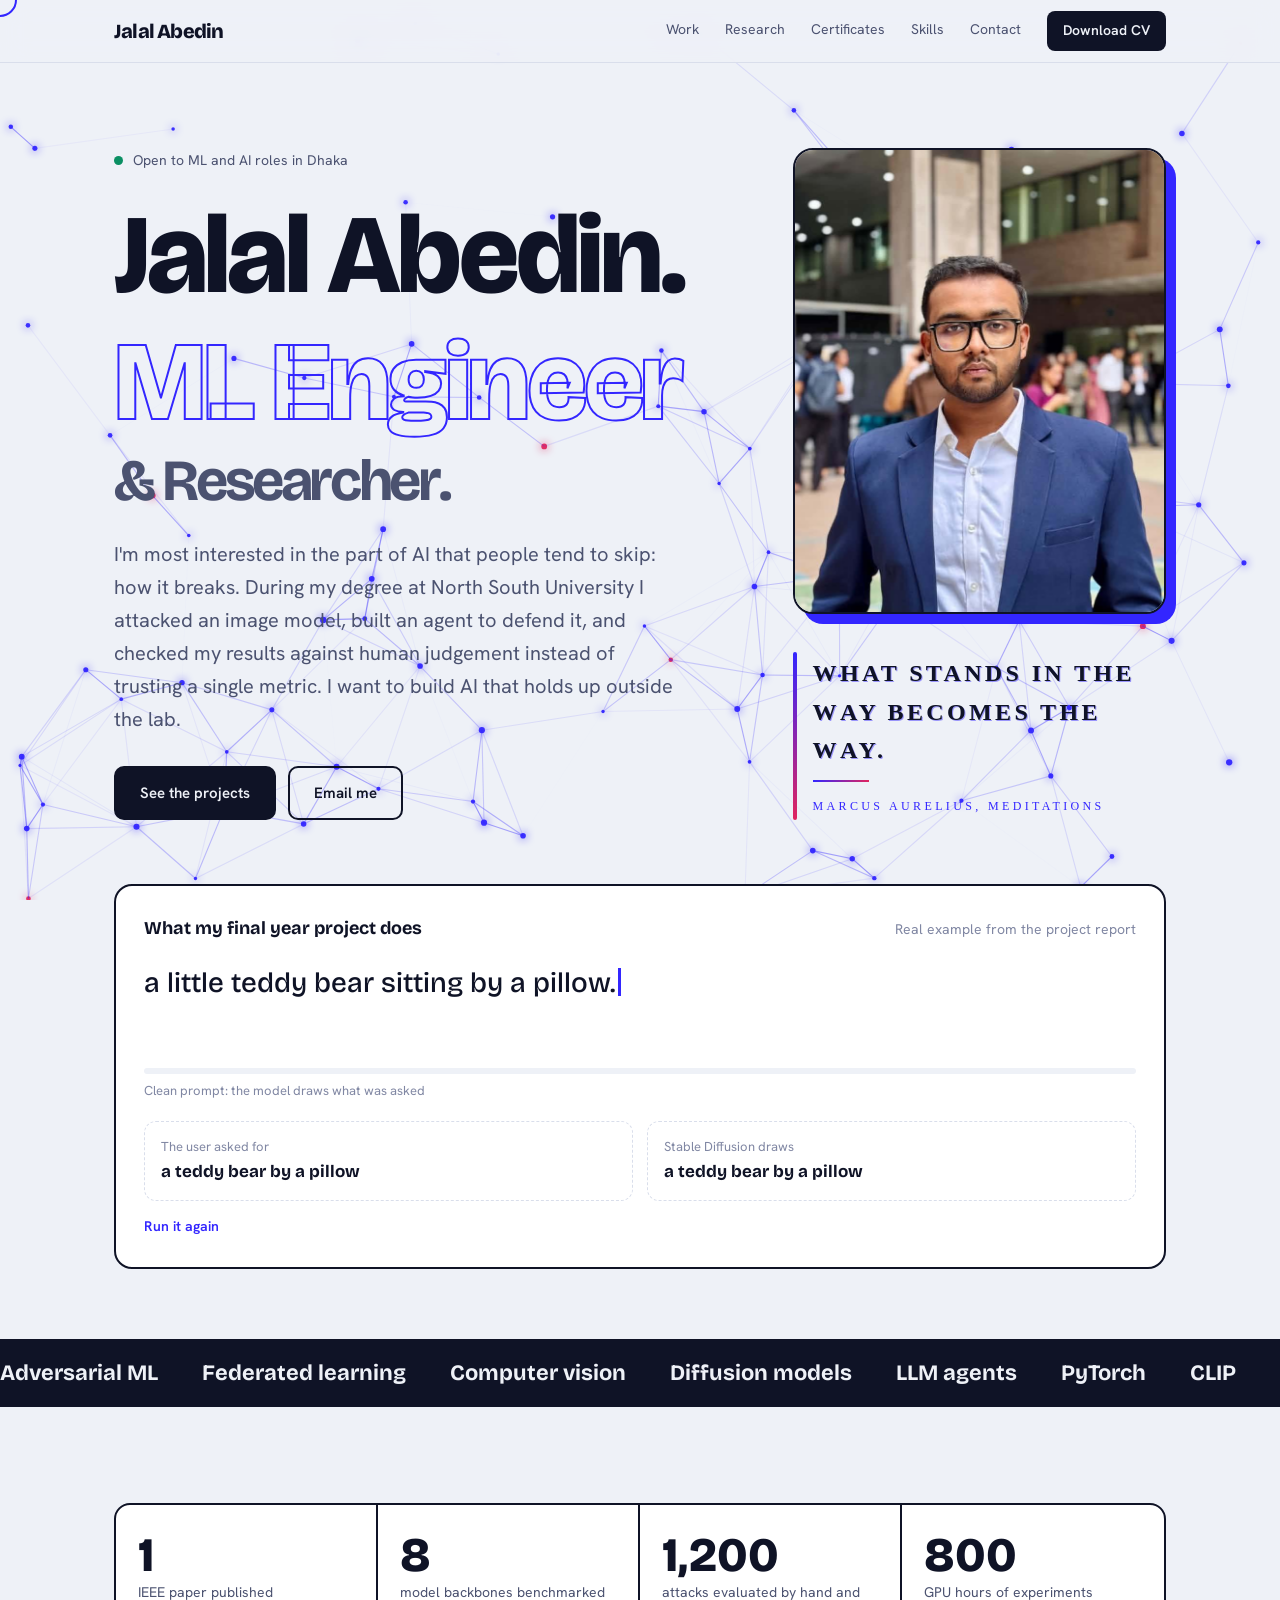
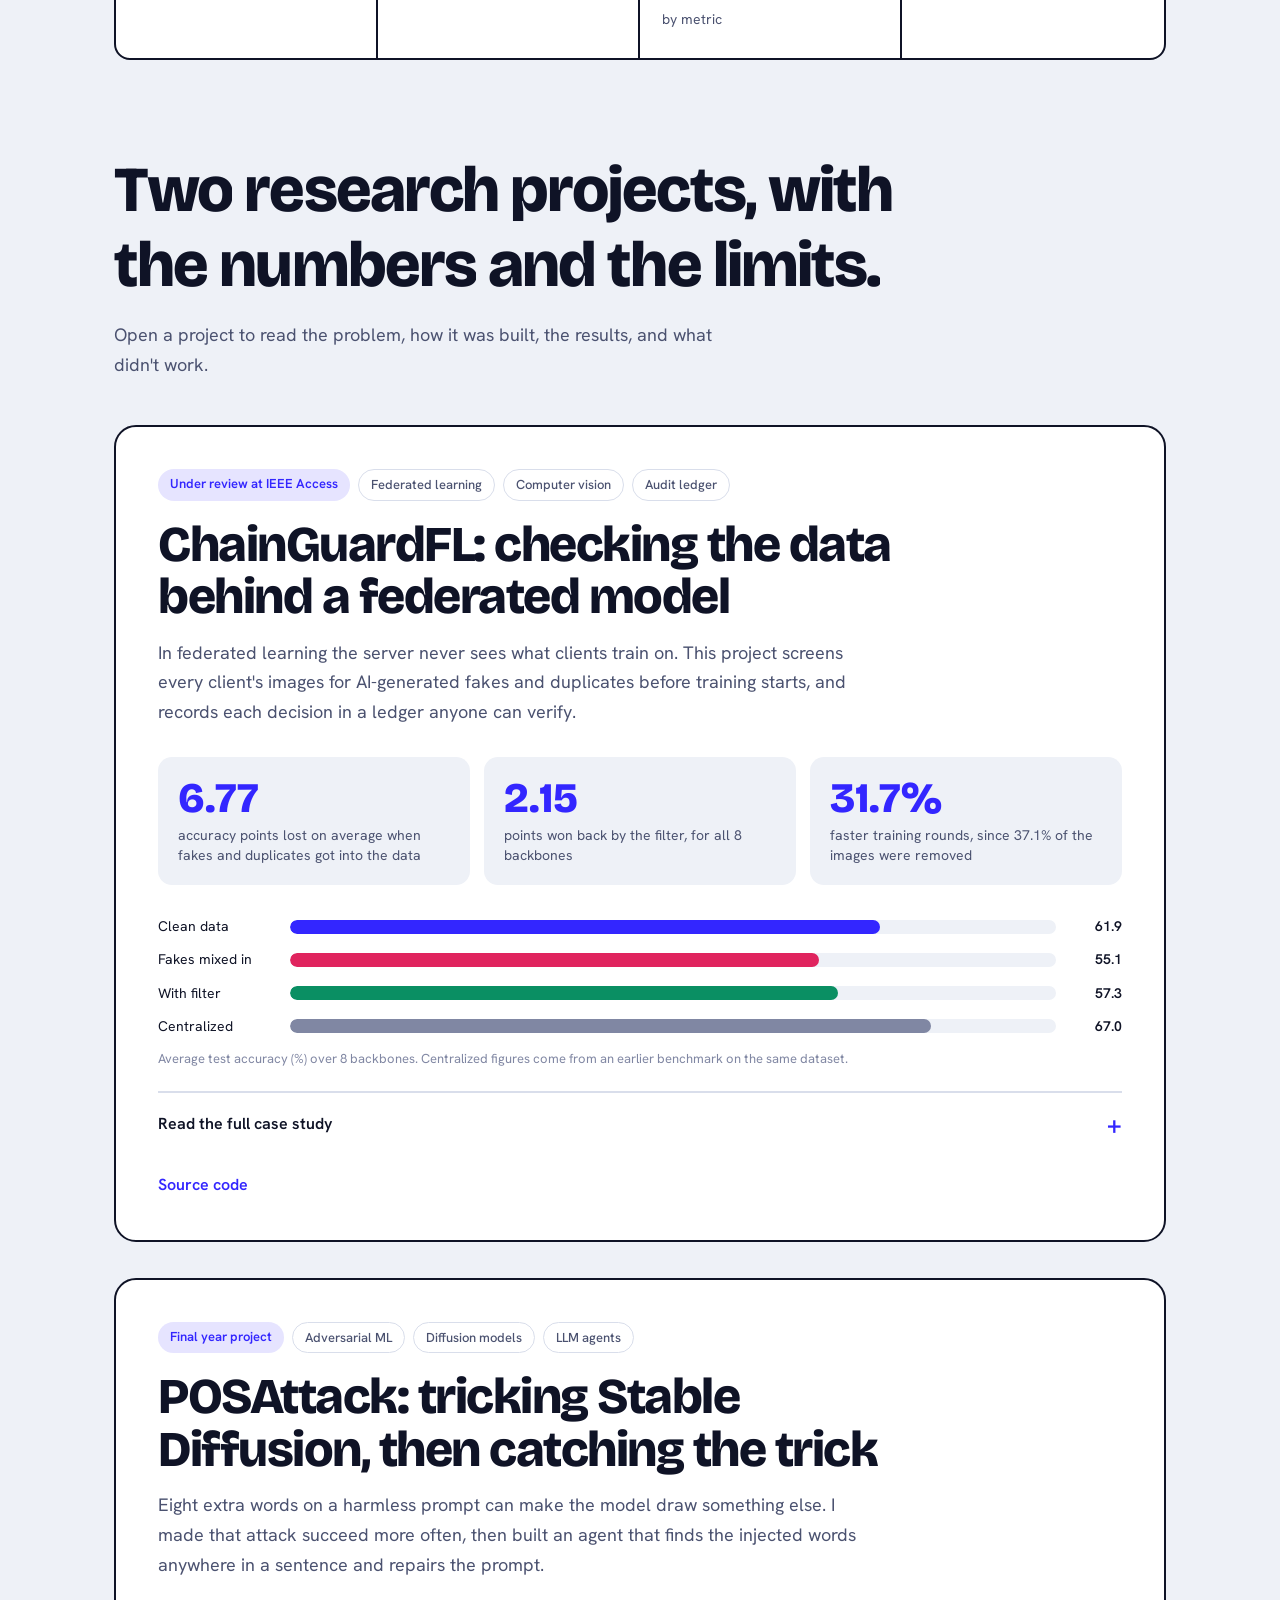
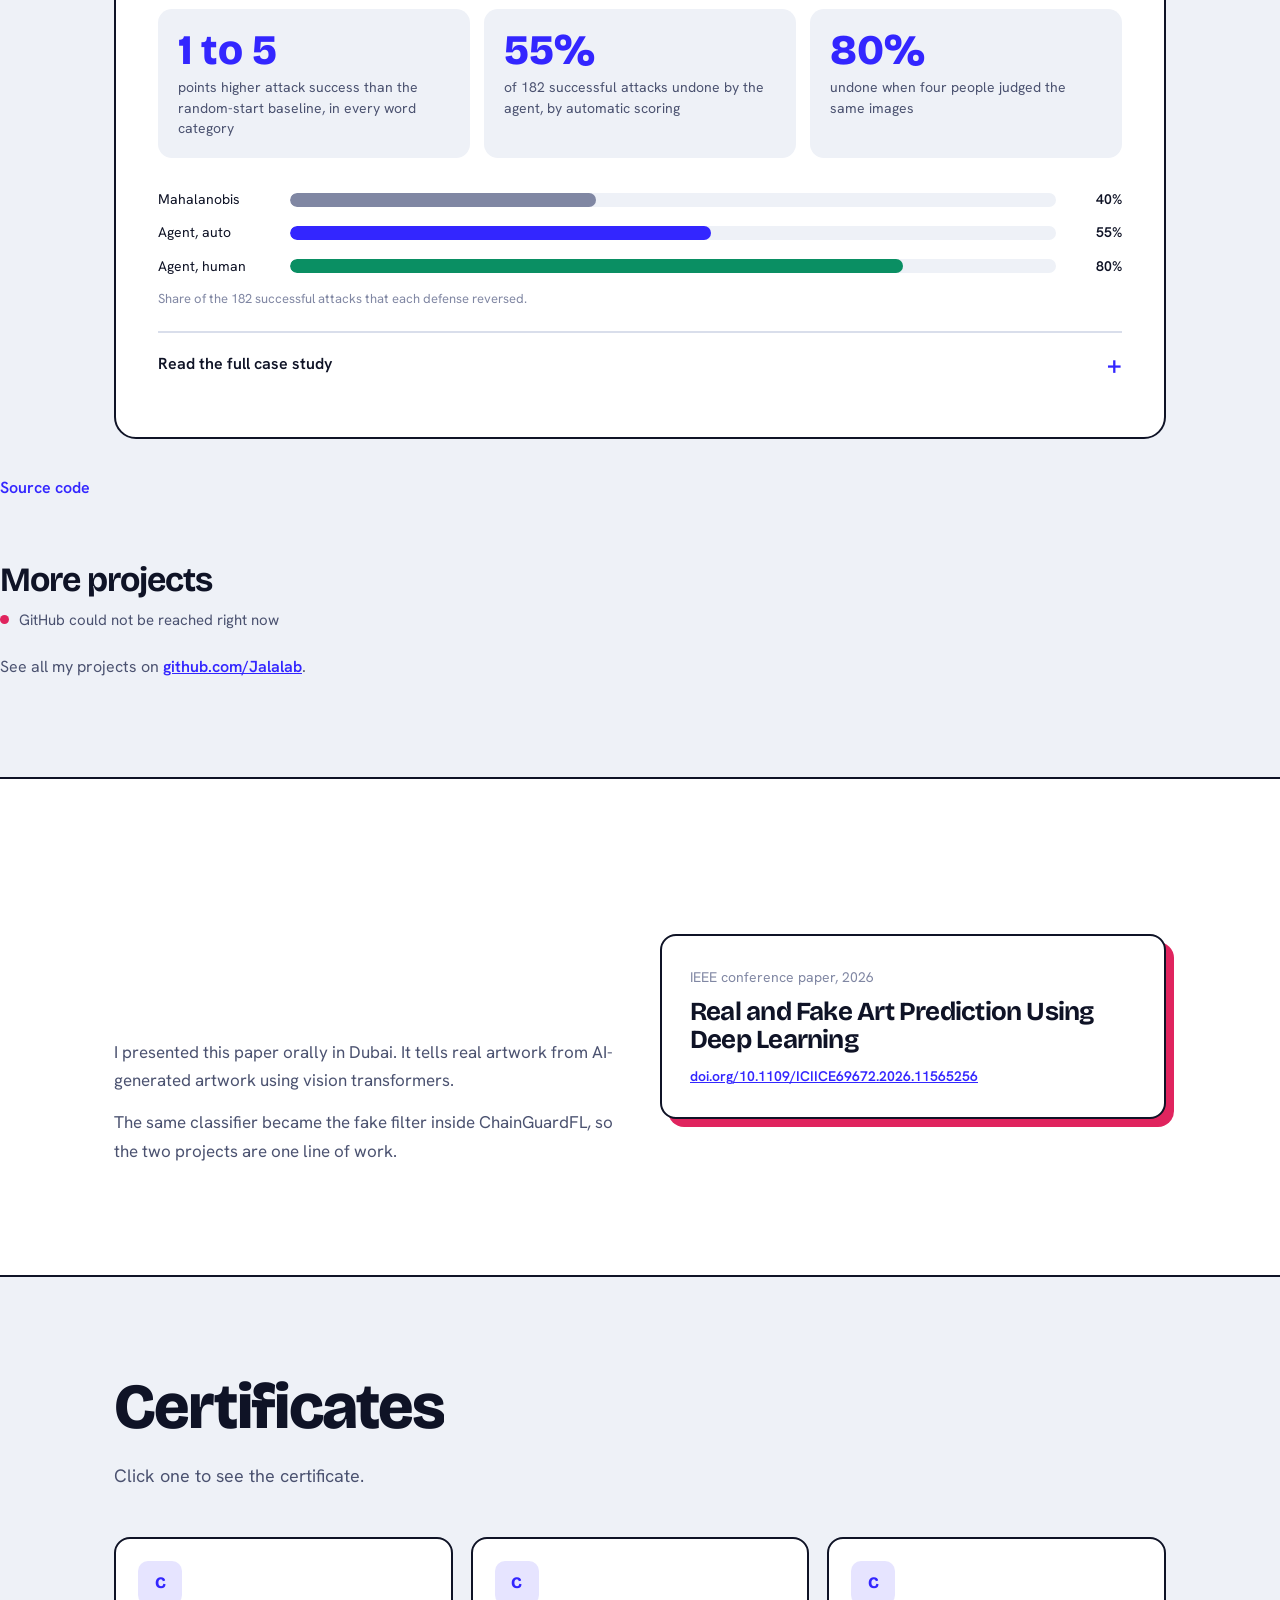
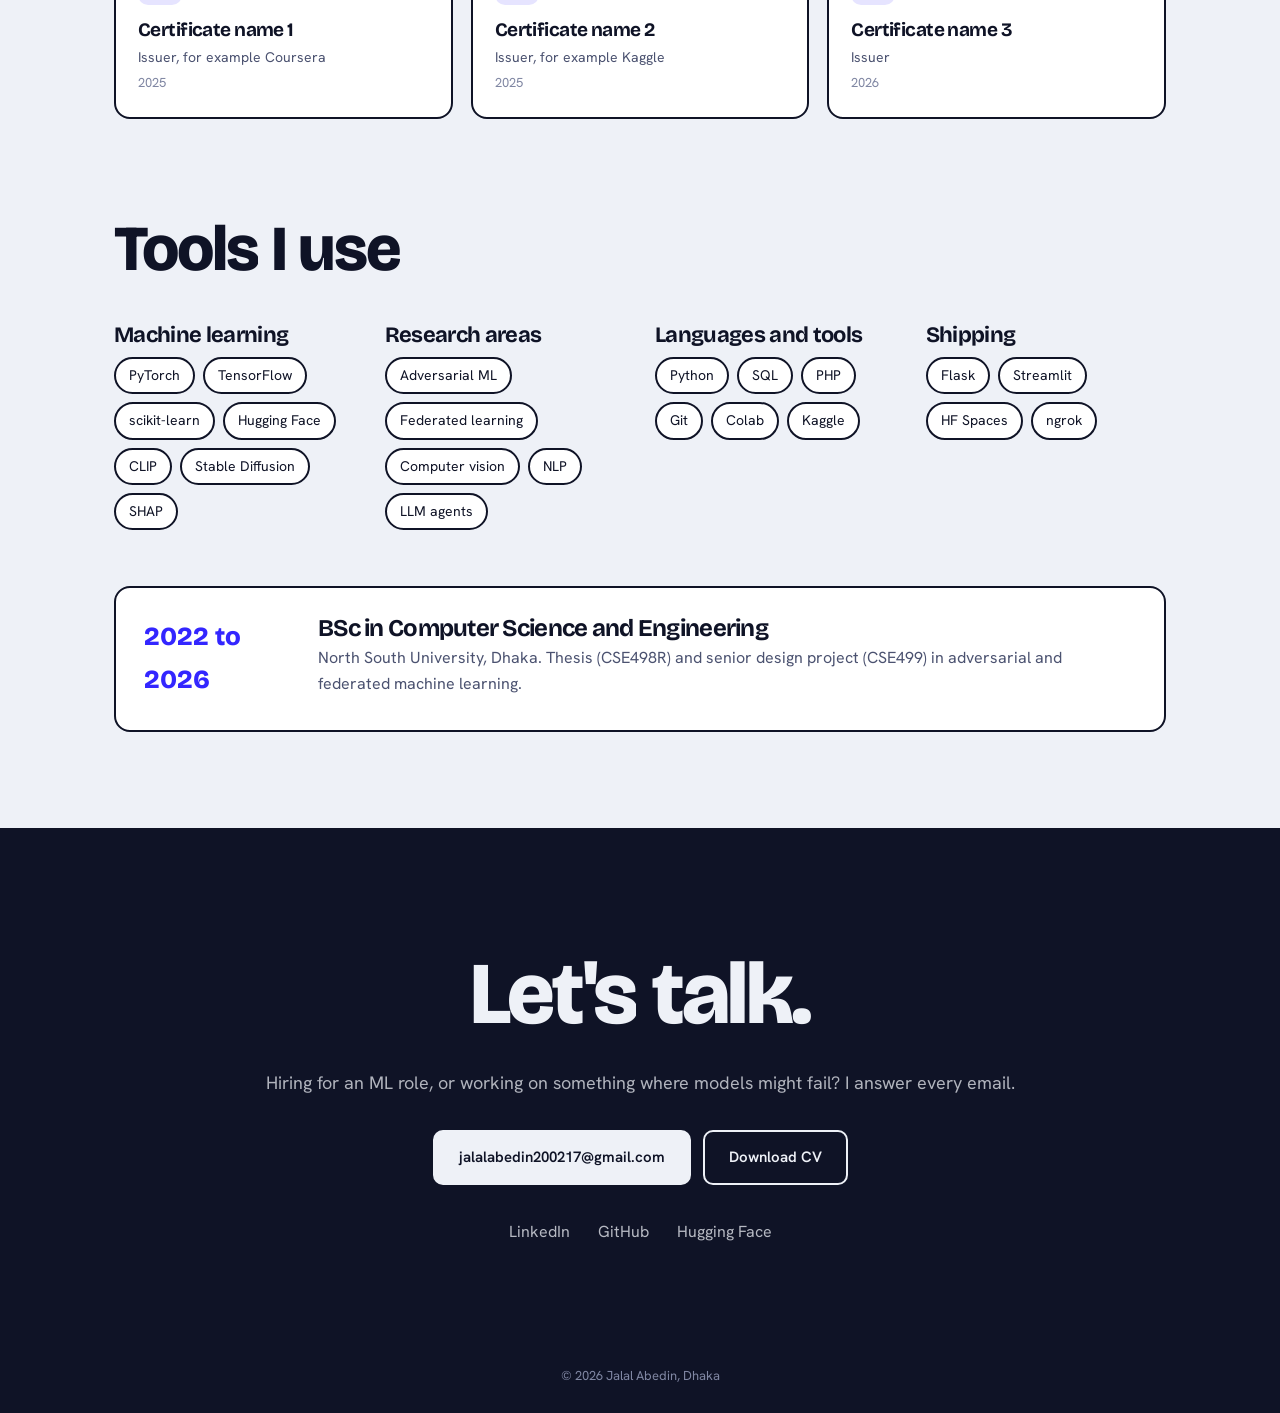
==== commit 1e867233: "Enhance quote styles with new font and effects" ====
--- a/index.html
+++ b/index.html
@@ -260,6 +260,11 @@
 .qt p .lt{text-shadow:none}
 @keyframes glint{0%,14%,100%{color:var(--ink);transform:none}7%{color:var(--hot);transform:translateY(-3px) scale(1.1)}}
 .qt cite{text-align:left;font-size:12px;letter-spacing:.2em;color:var(--blue)}
+/* ===== quote: Roman letters, forced ===== */
+.qt p{font-family:'Cinzel','Trajan Pro','Times New Roman',serif !important;font-weight:700 !important;text-transform:uppercase !important;font-style:normal !important;letter-spacing:.14em !important;font-size:clamp(17px,1.9vw,24px) !important;line-height:1.6 !important;color:var(--ink)}
+.qt p .lt{font-family:inherit;font-style:normal;text-shadow:1px 1px 0 color-mix(in srgb,var(--blue) 45%,transparent),-1px -1px 0 color-mix(in srgb,#fff 22%,transparent)}
+.qt cite{font-family:'Cinzel','Times New Roman',serif !important;font-style:normal !important;text-transform:uppercase !important;letter-spacing:.28em !important;font-size:12px !important;color:var(--blue) !important}
+.qt cite::before{content:'';display:block;width:56px;height:2px;margin-bottom:10px;background:linear-gradient(90deg,var(--blue),var(--hot))}
 @media(prefers-reduced-motion:reduce){*{animation:none!important;transition:none!important}.rv{opacity:1;transform:none}.br i{transform:scaleX(1)}html{scroll-behavior:auto}}
 </style>
 </head>
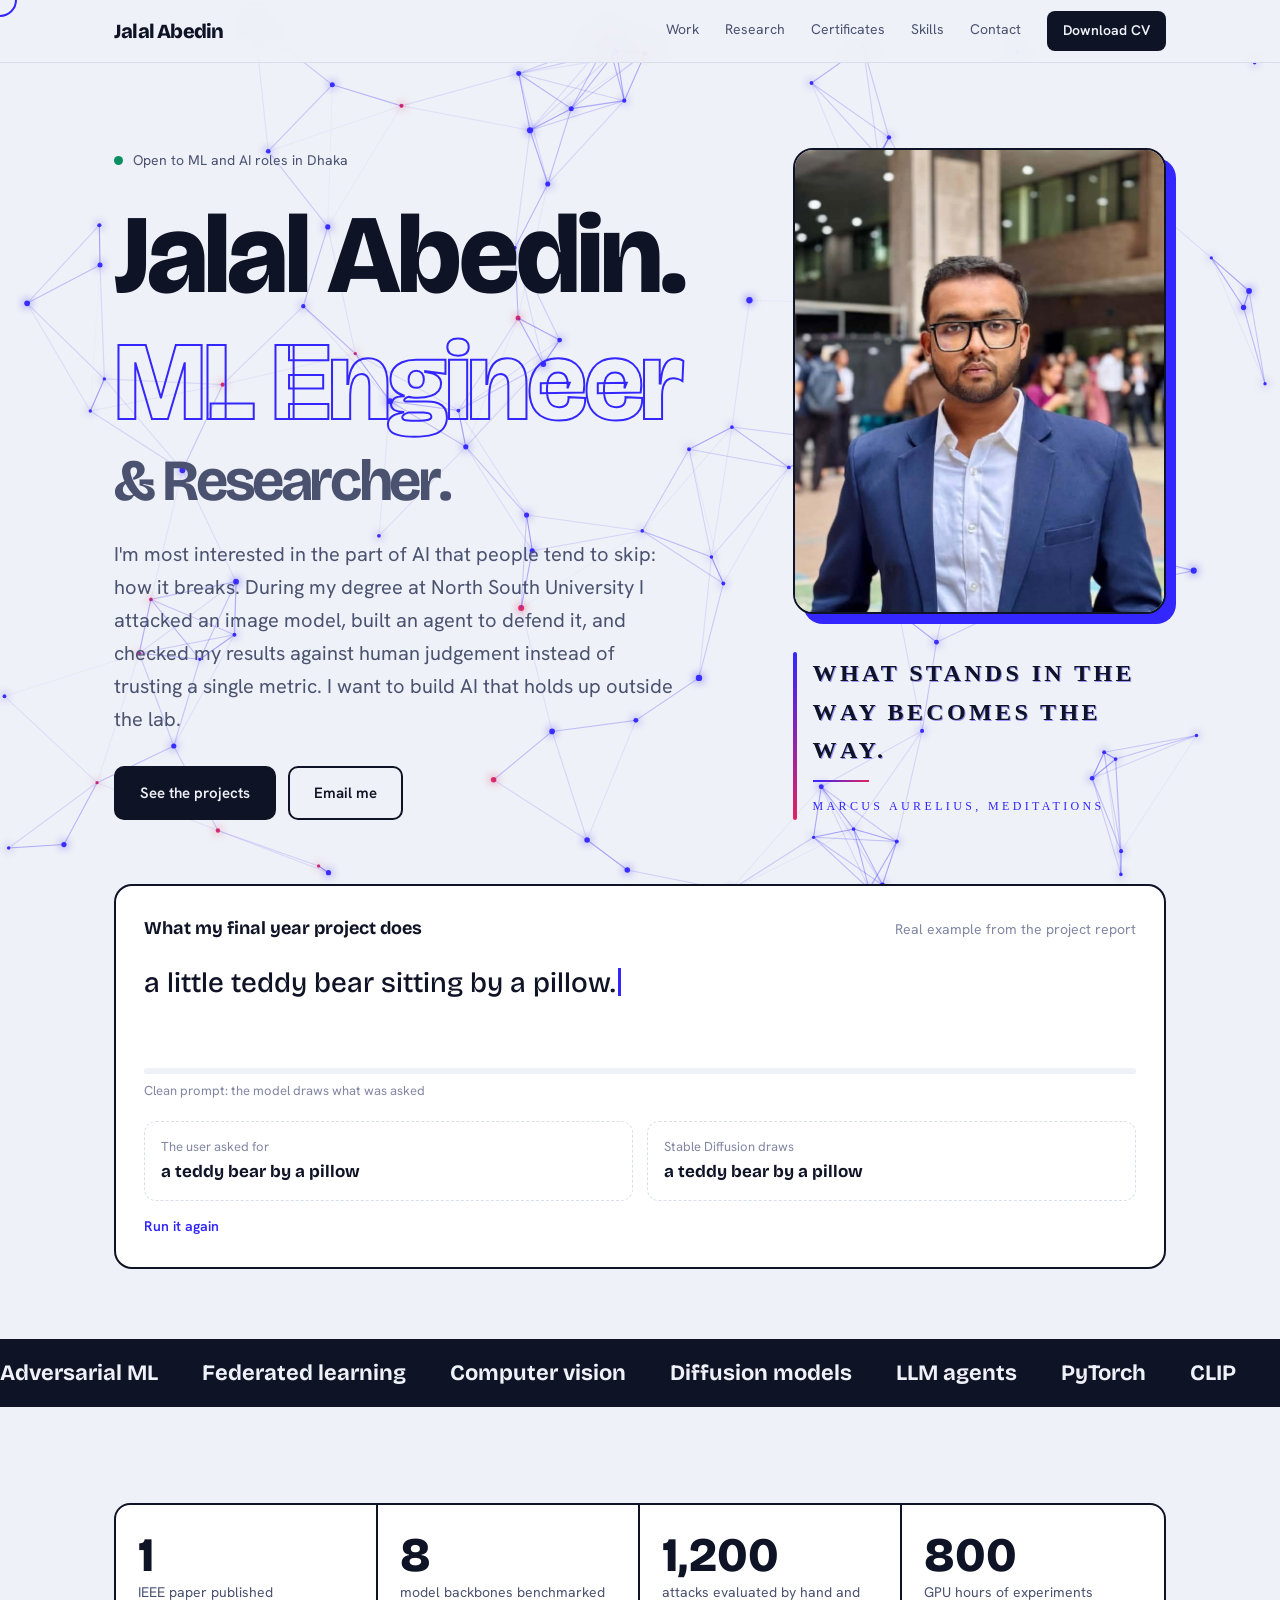
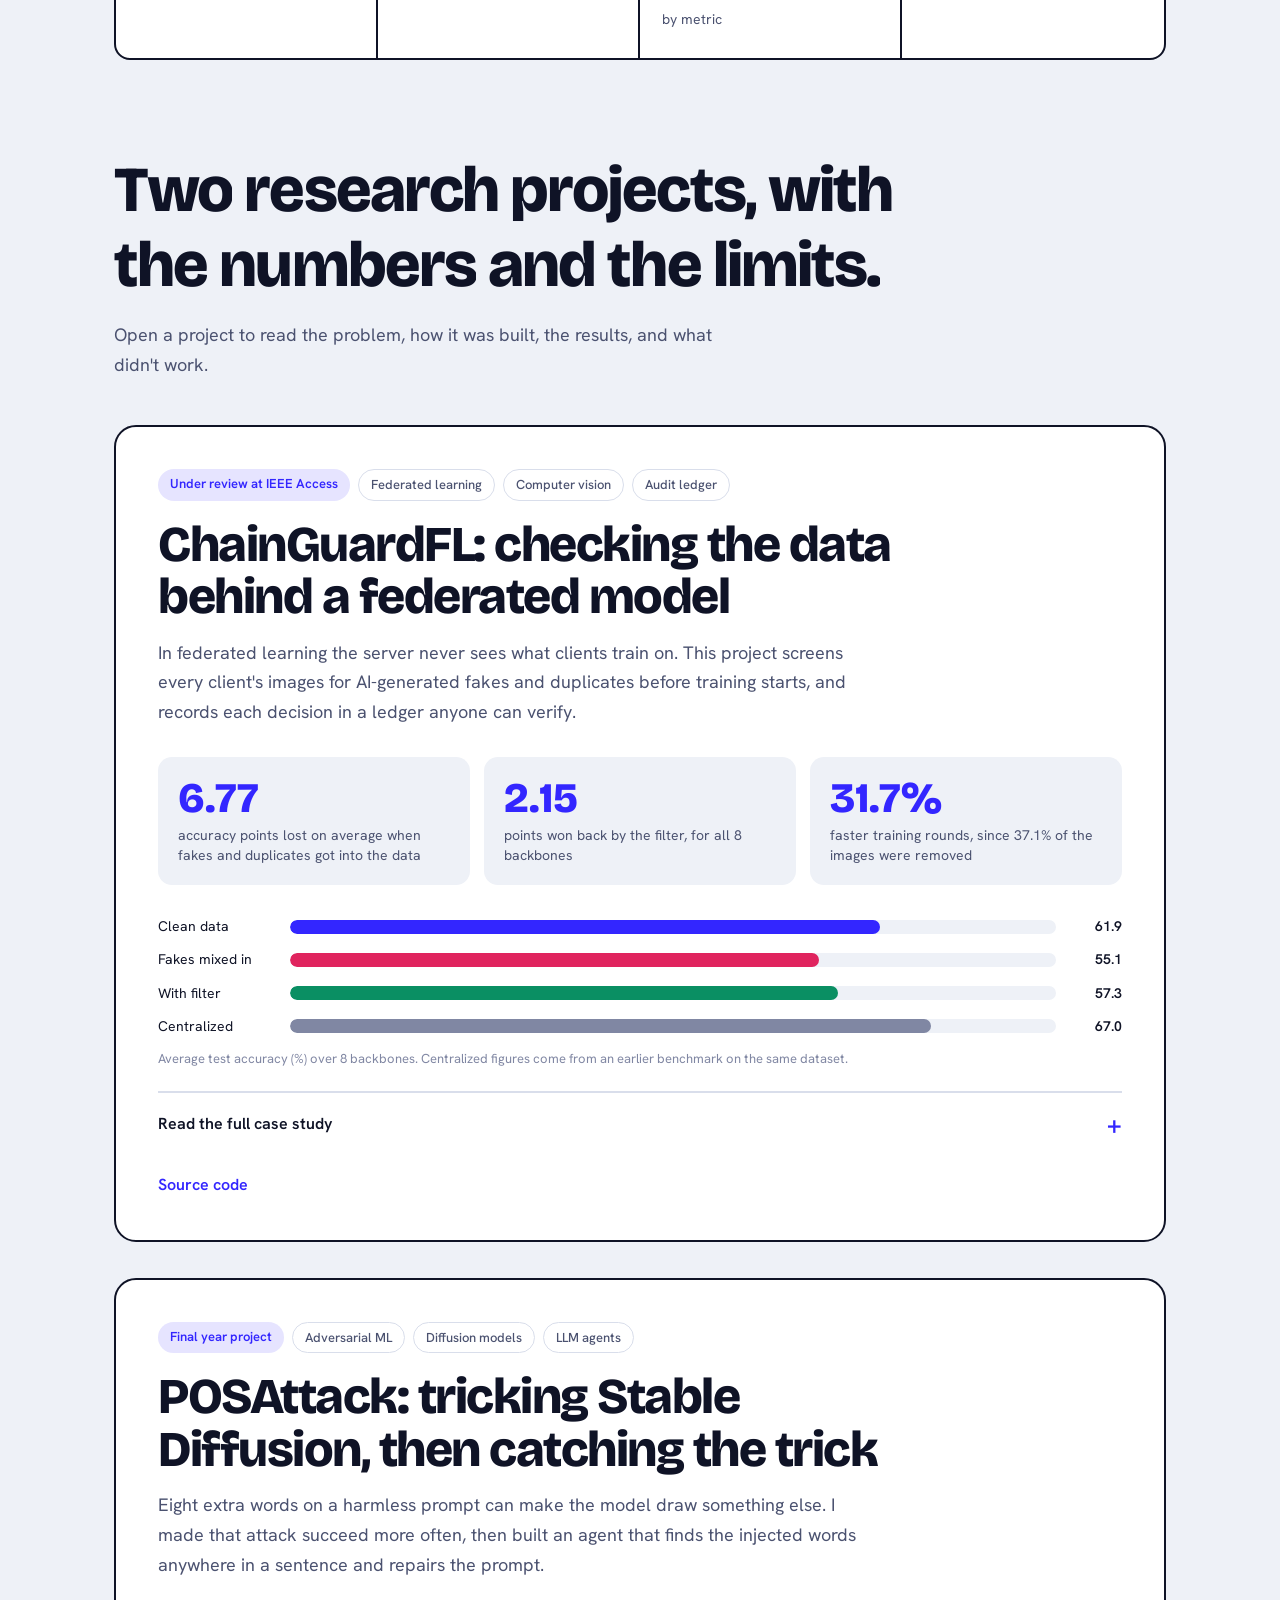
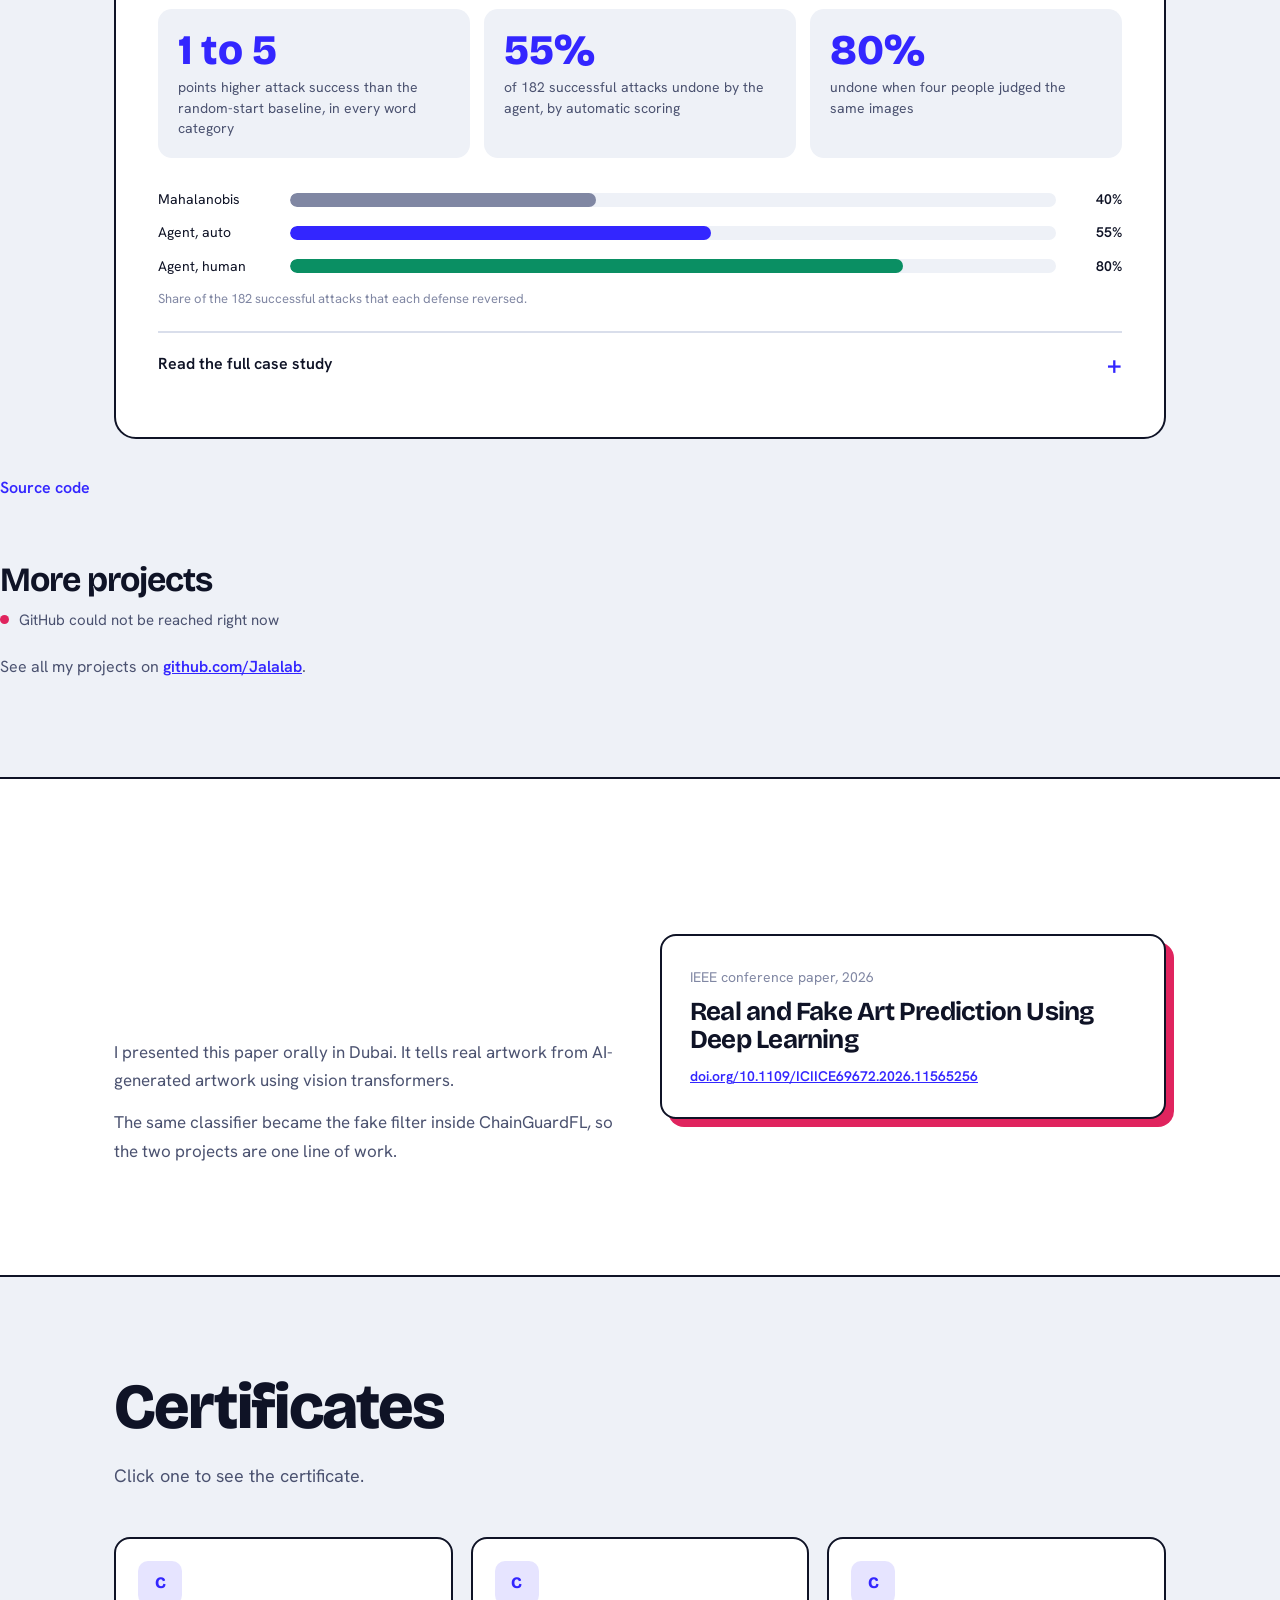
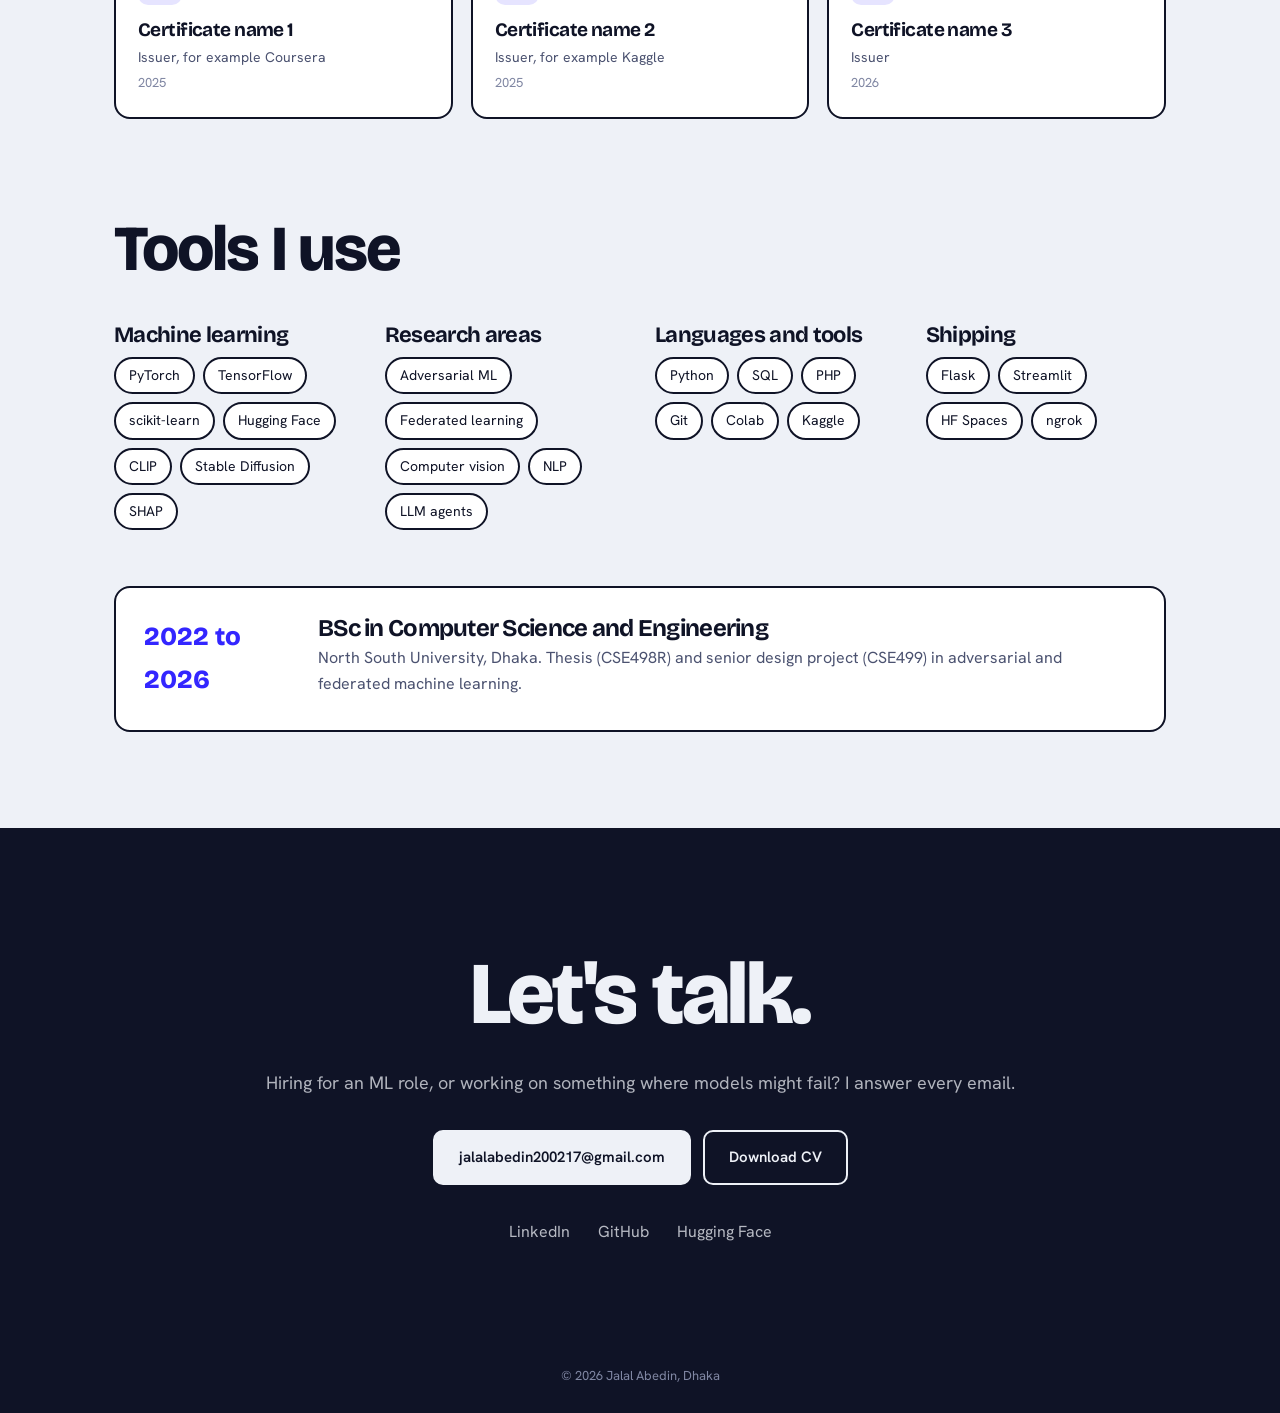
==== commit 0725b061: "Update quote attribution in index.html" ====
--- a/index.html
+++ b/index.html
@@ -288,7 +288,7 @@
     </div>
     <div class="side">
       <div class="photo"><img src="photo.jpg" alt="Jalal Abedin" onerror="this.style.display='none'"/></div>
-         <blockquote class="qt" aria-label="What stands in the way becomes the way. Marcus Aurelius, Meditations"><p id="qtext" aria-hidden="true">What stands in the way becomes the way.</p><cite>Marcus Aurelius, Meditations</cite></blockquote>
+         <blockquote class="qt" aria-label="What stands in the way becomes the way. Marcus Aurelius"><p id="qtext" aria-hidden="true">What stands in the way becomes the way.</p><cite>Marcus Aurelius, Meditations</cite></blockquote>
 </div>
   </div>
 
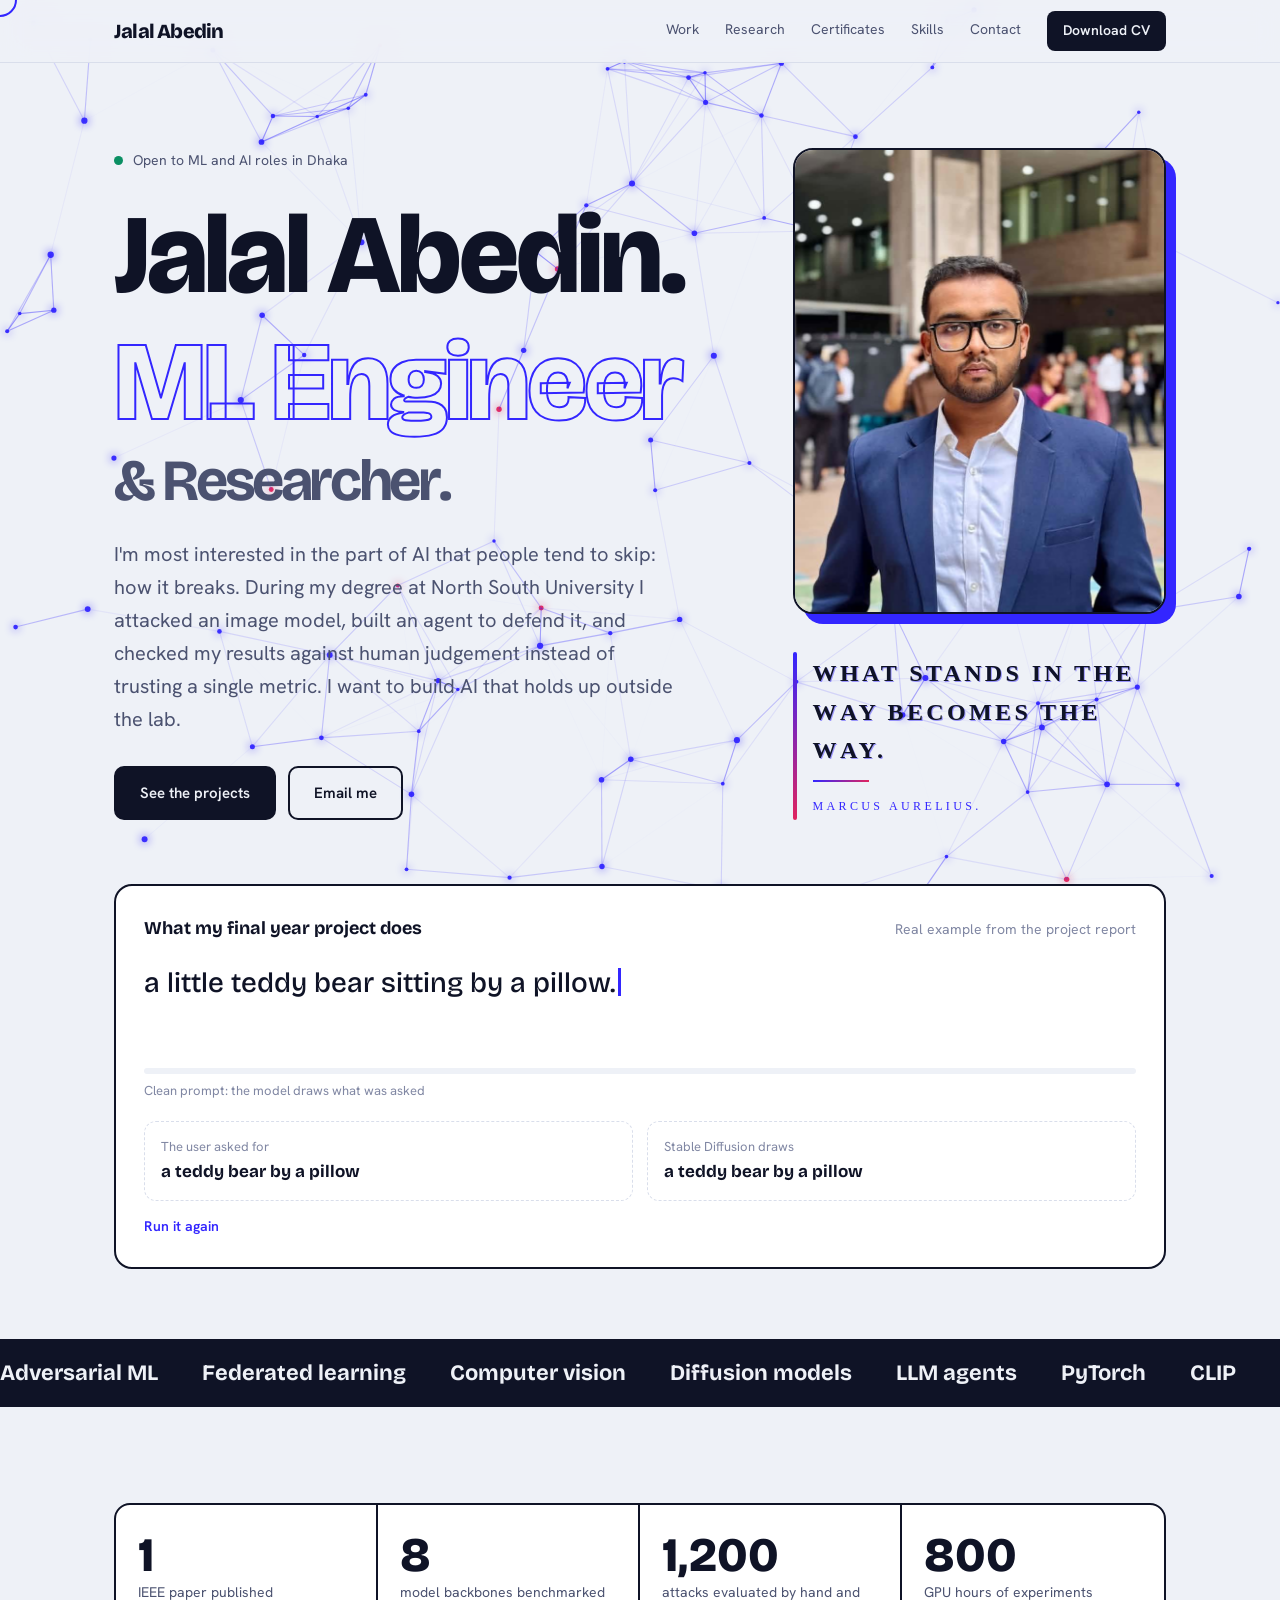
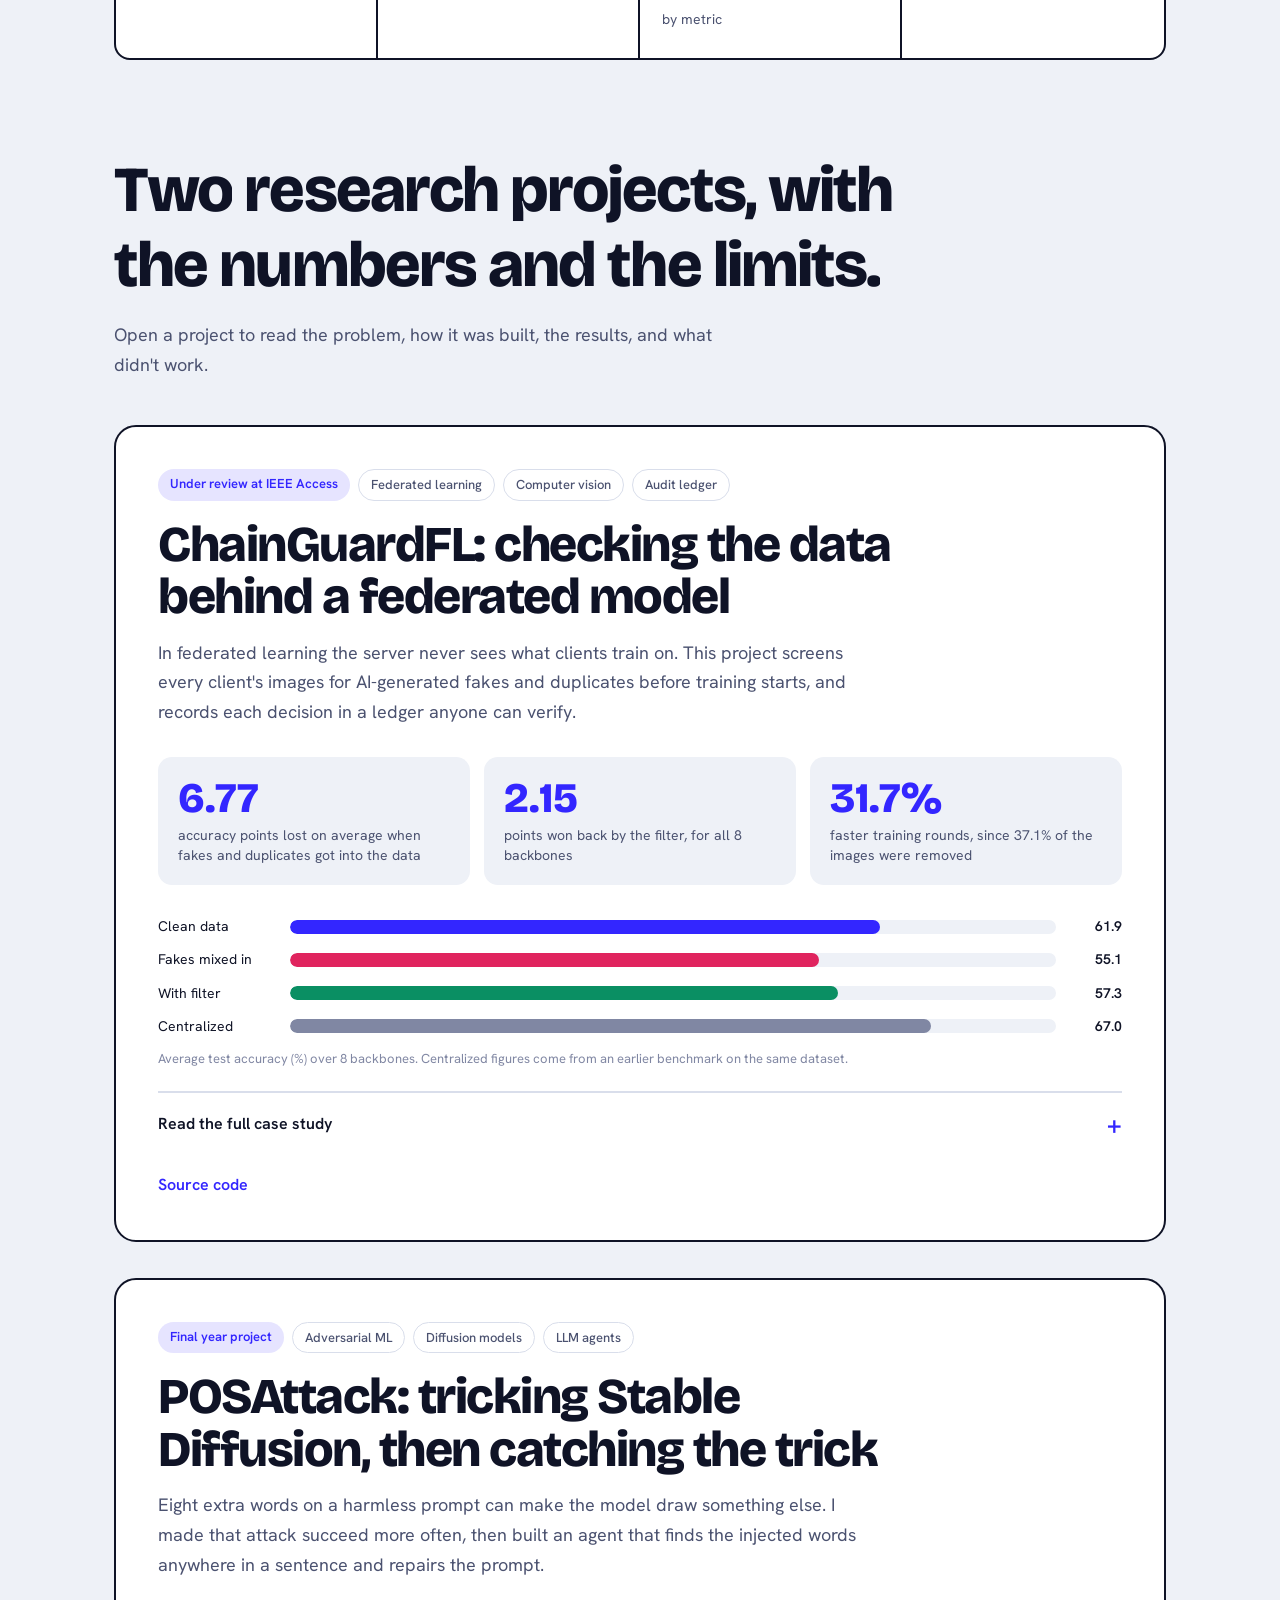
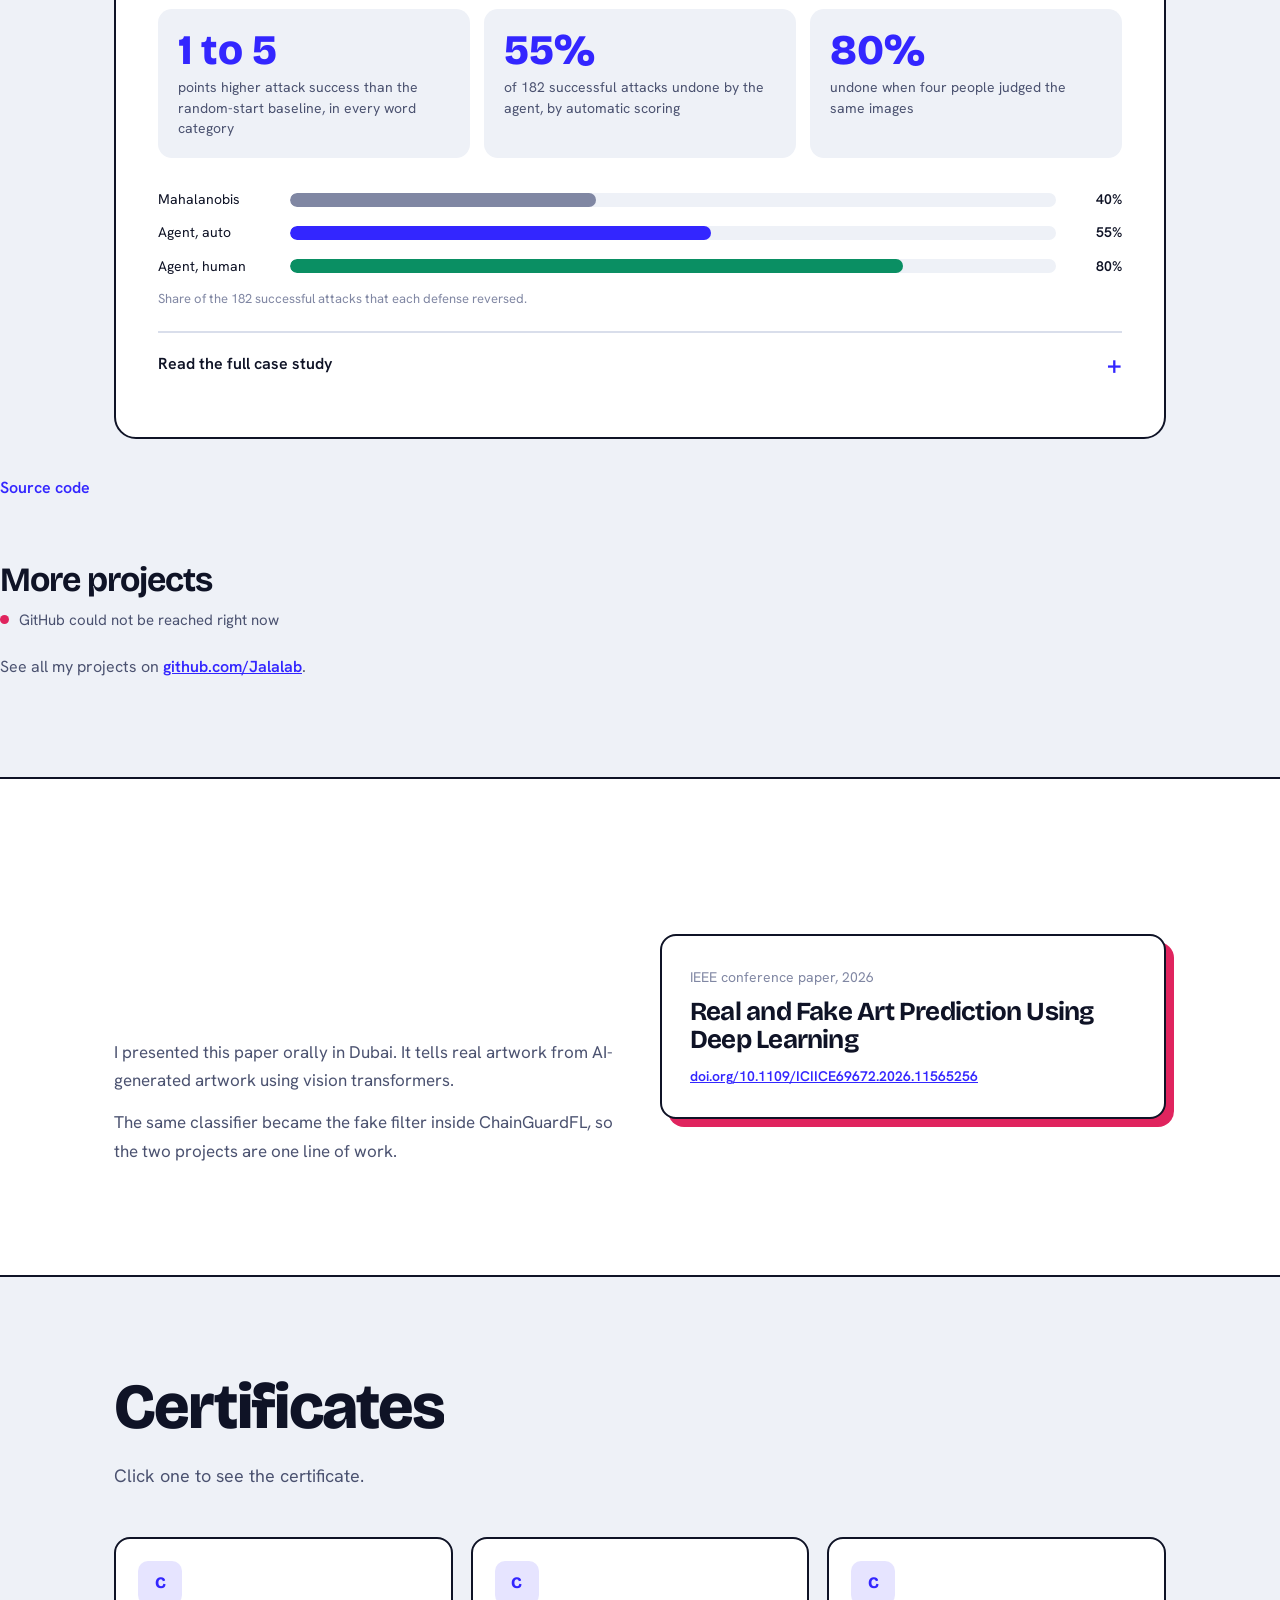
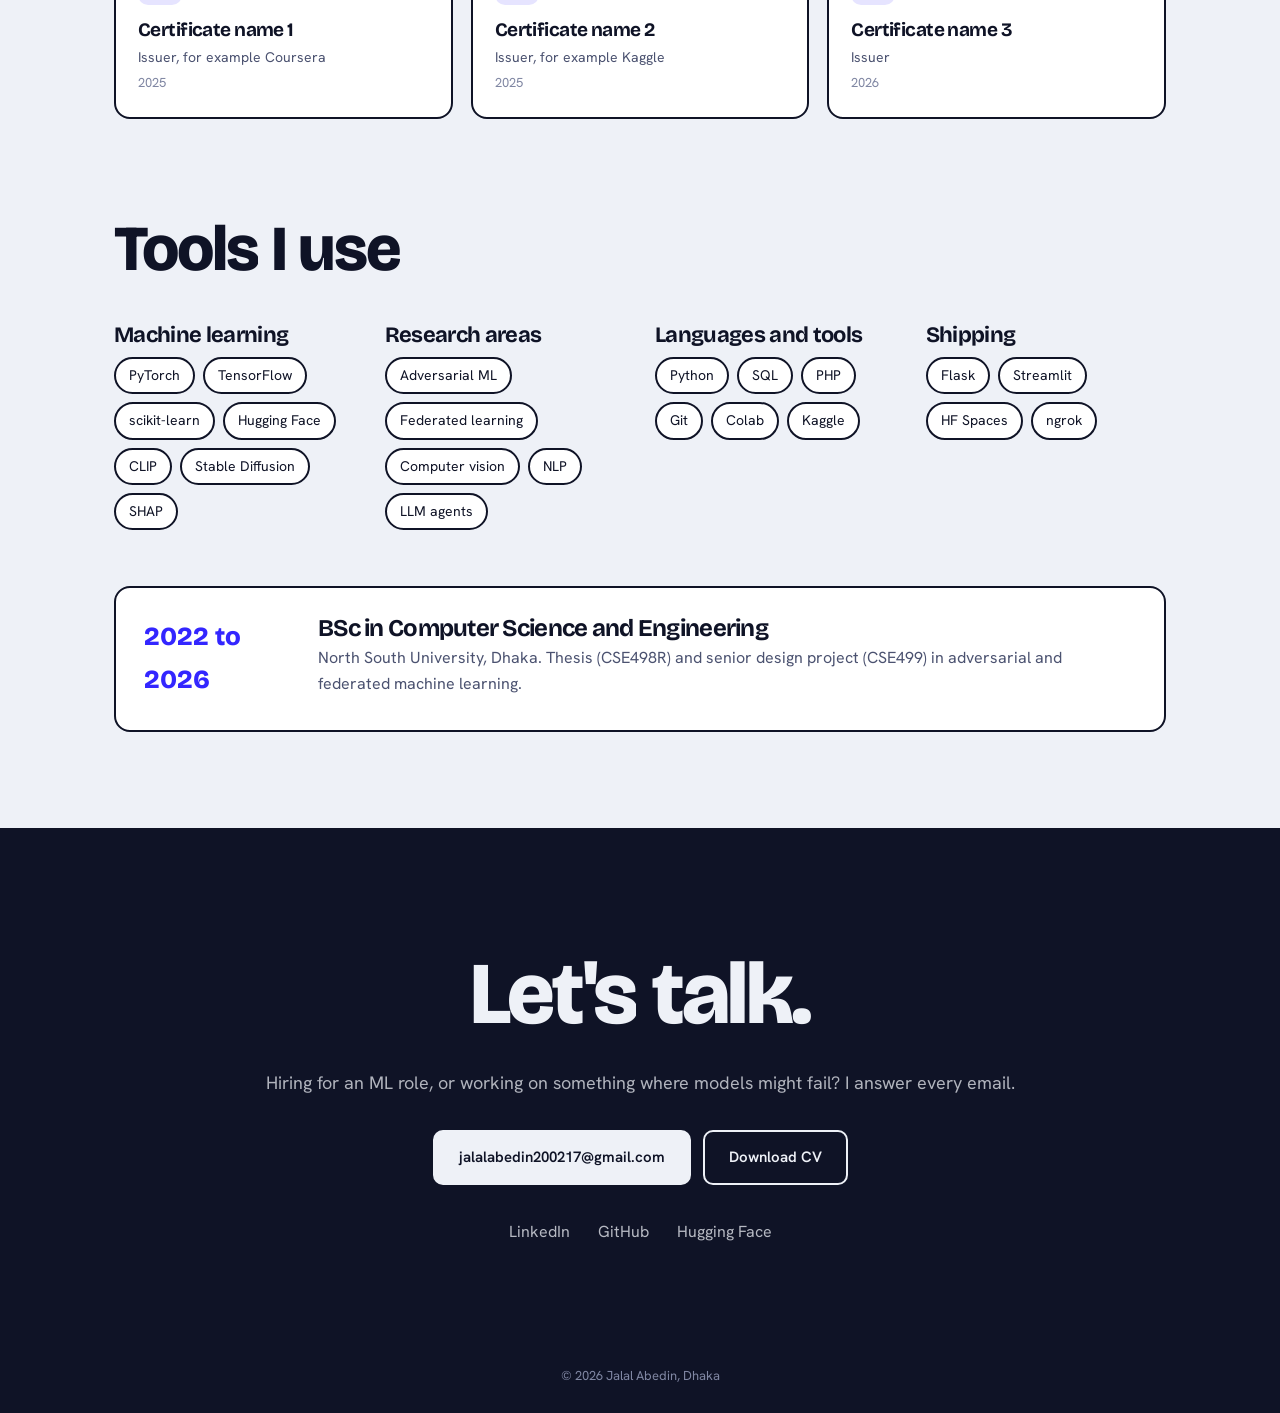
==== commit 45bb5d23: "Update index.html" ====
--- a/index.html
+++ b/index.html
@@ -288,7 +288,7 @@
     </div>
     <div class="side">
       <div class="photo"><img src="photo.jpg" alt="Jalal Abedin" onerror="this.style.display='none'"/></div>
-         <blockquote class="qt" aria-label="What stands in the way becomes the way. Marcus Aurelius"><p id="qtext" aria-hidden="true">What stands in the way becomes the way.</p><cite>Marcus Aurelius, Meditations</cite></blockquote>
+         <blockquote class="qt" aria-label="What stands in the way becomes the way. Marcus Aurelius"><p id="qtext" aria-hidden="true">What stands in the way becomes the way.</p><cite>Marcus Aurelius.</cite></blockquote>
 </div>
   </div>
 
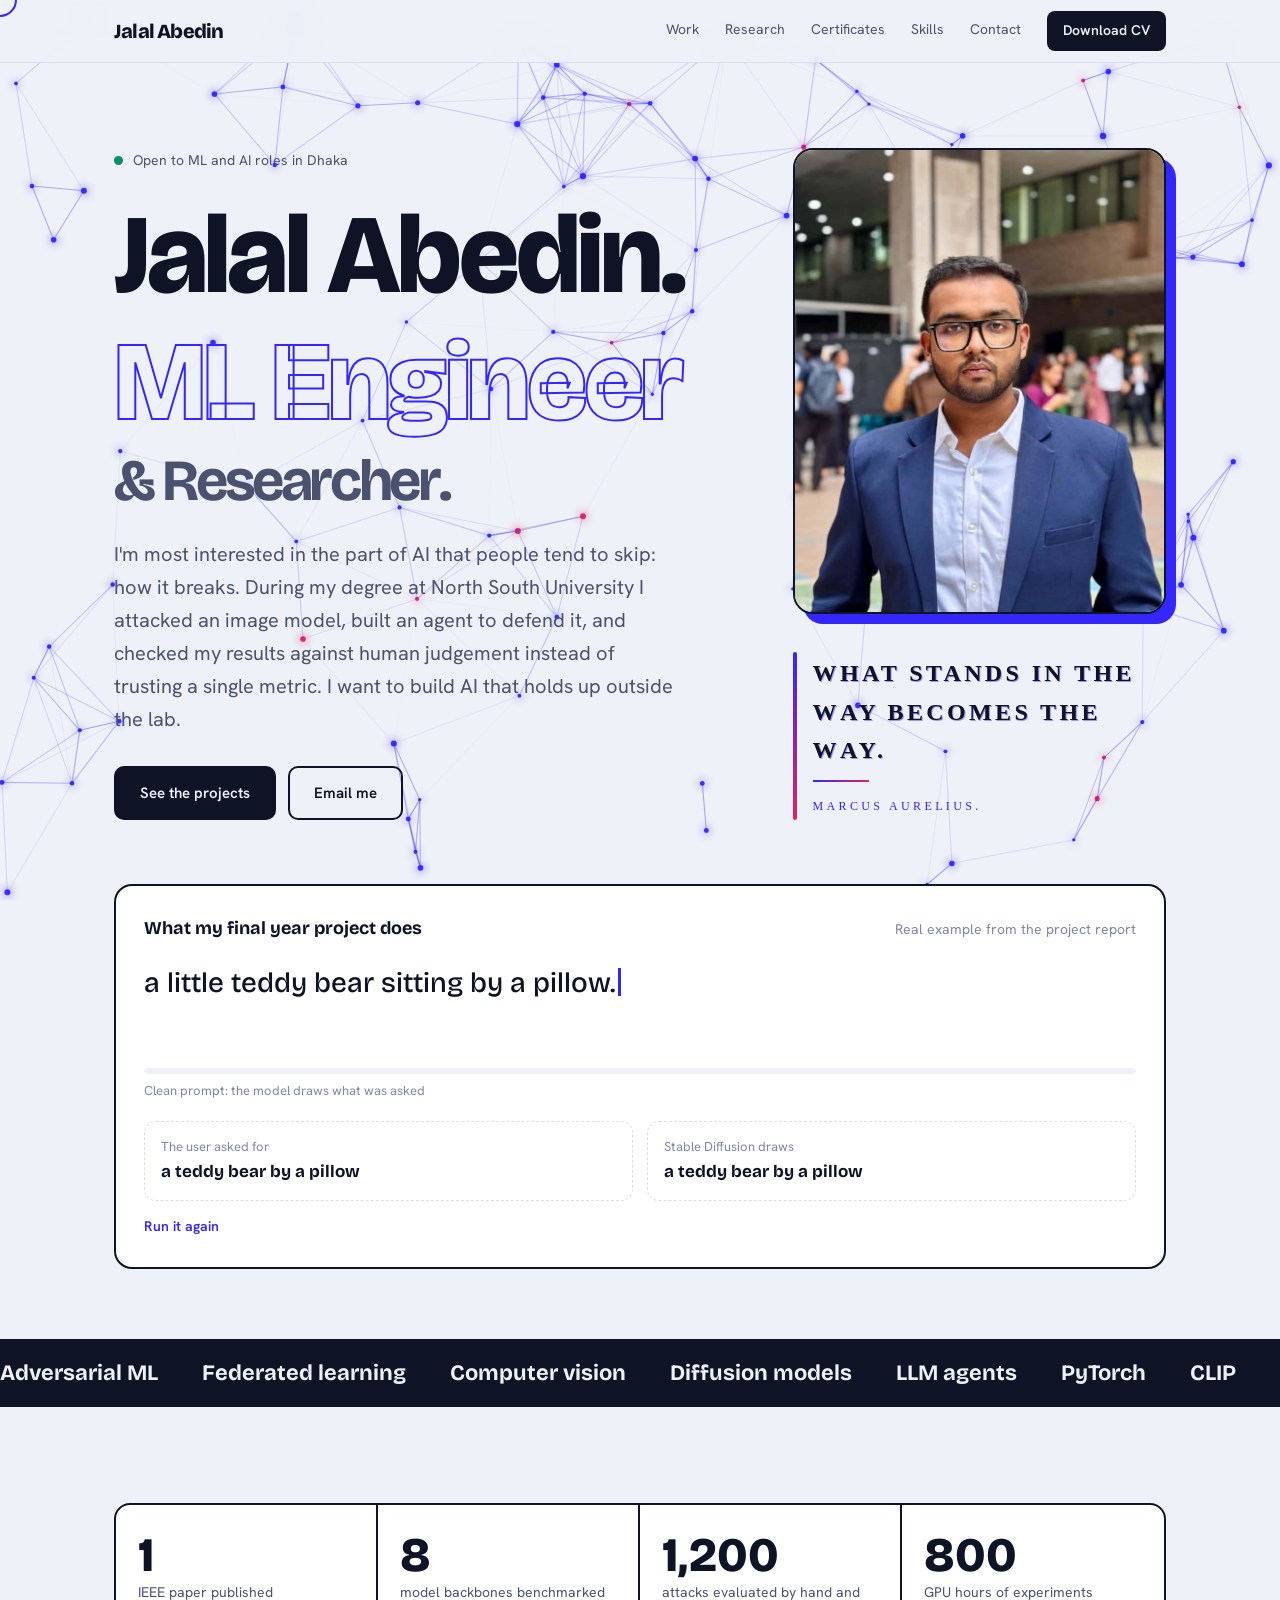
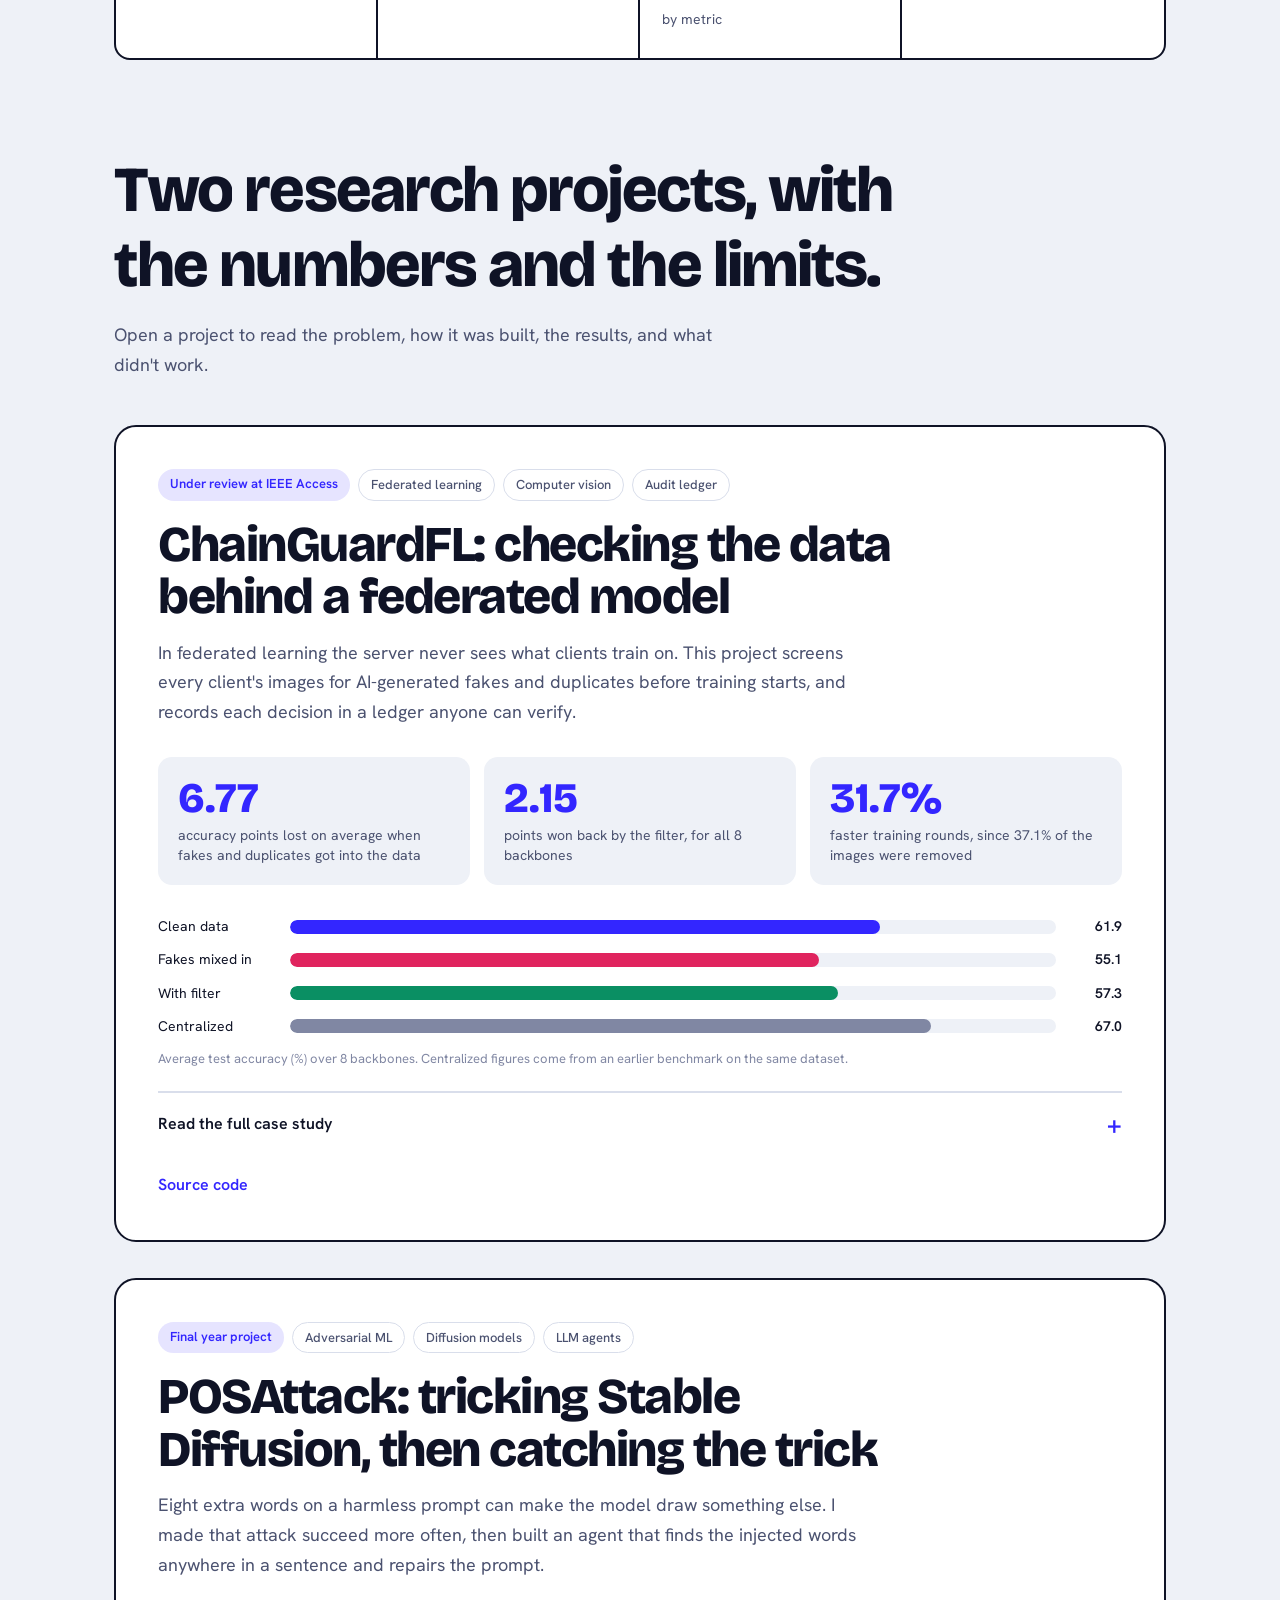
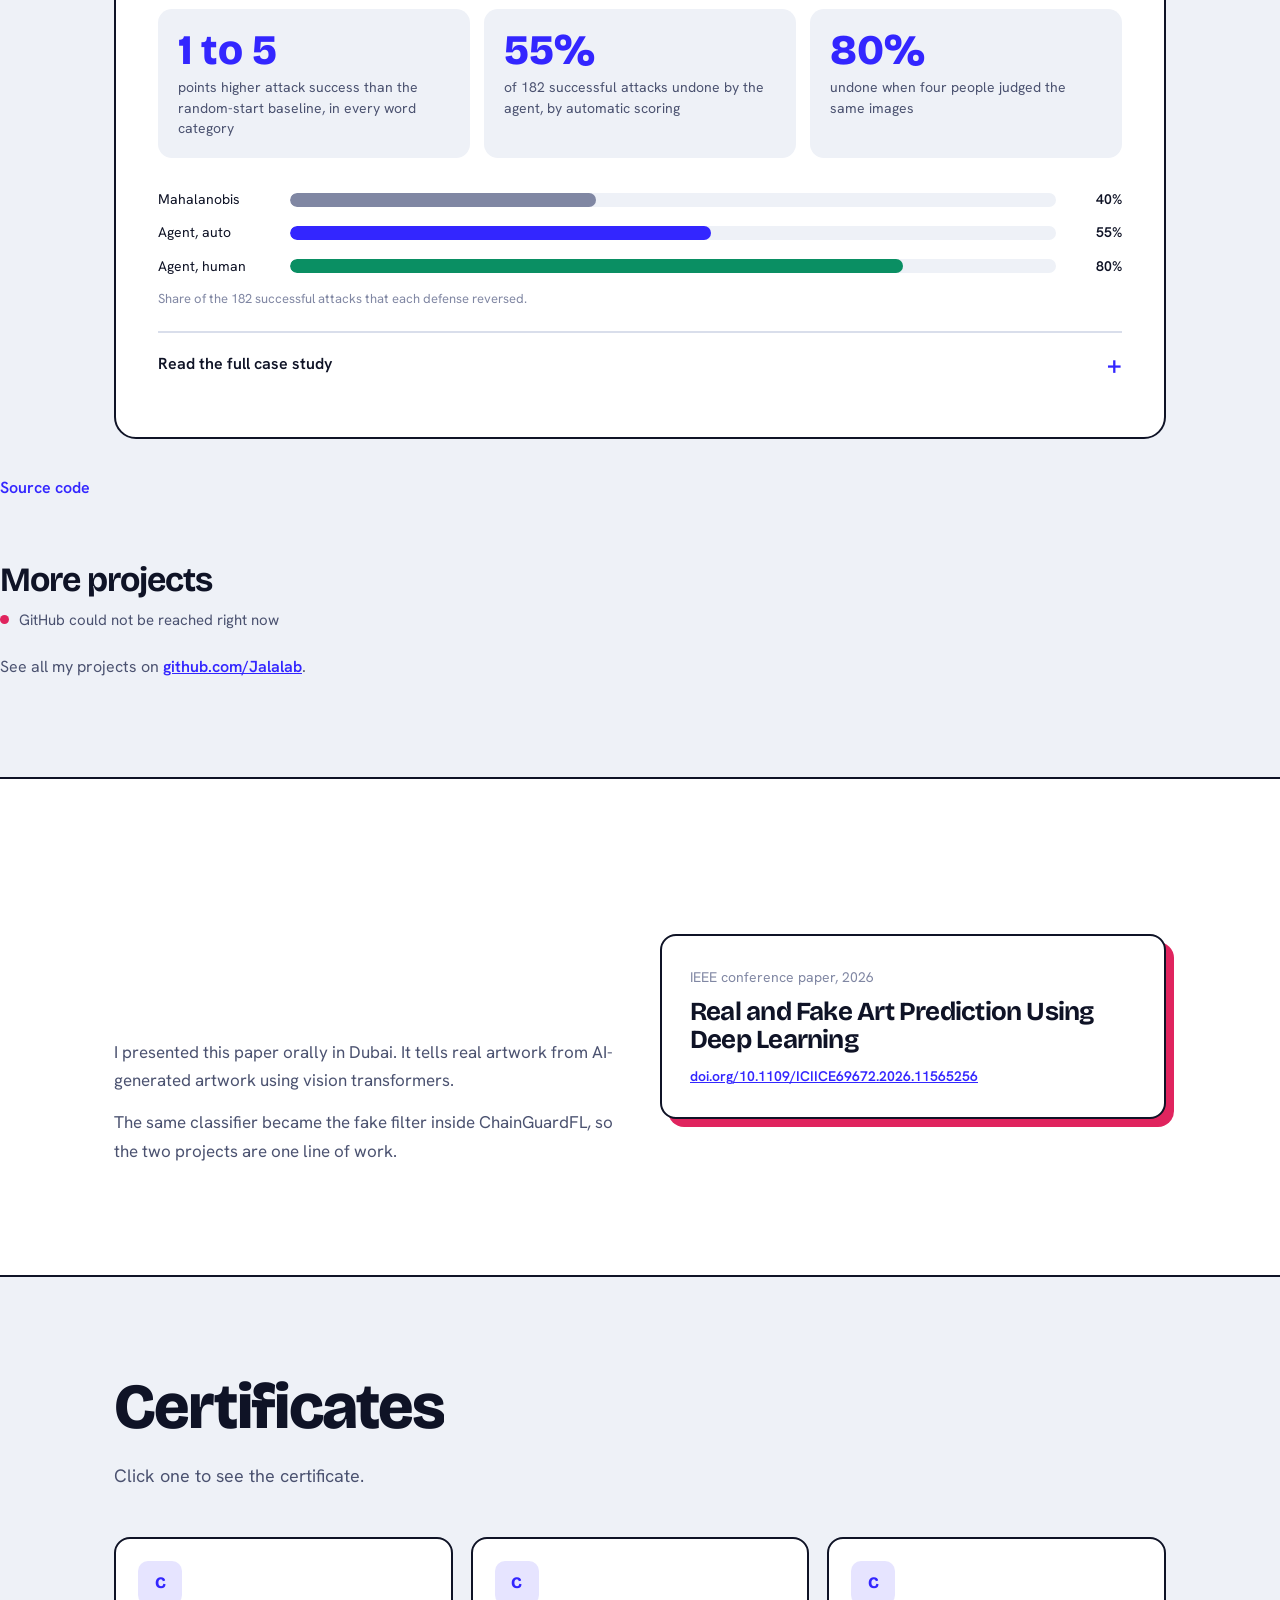
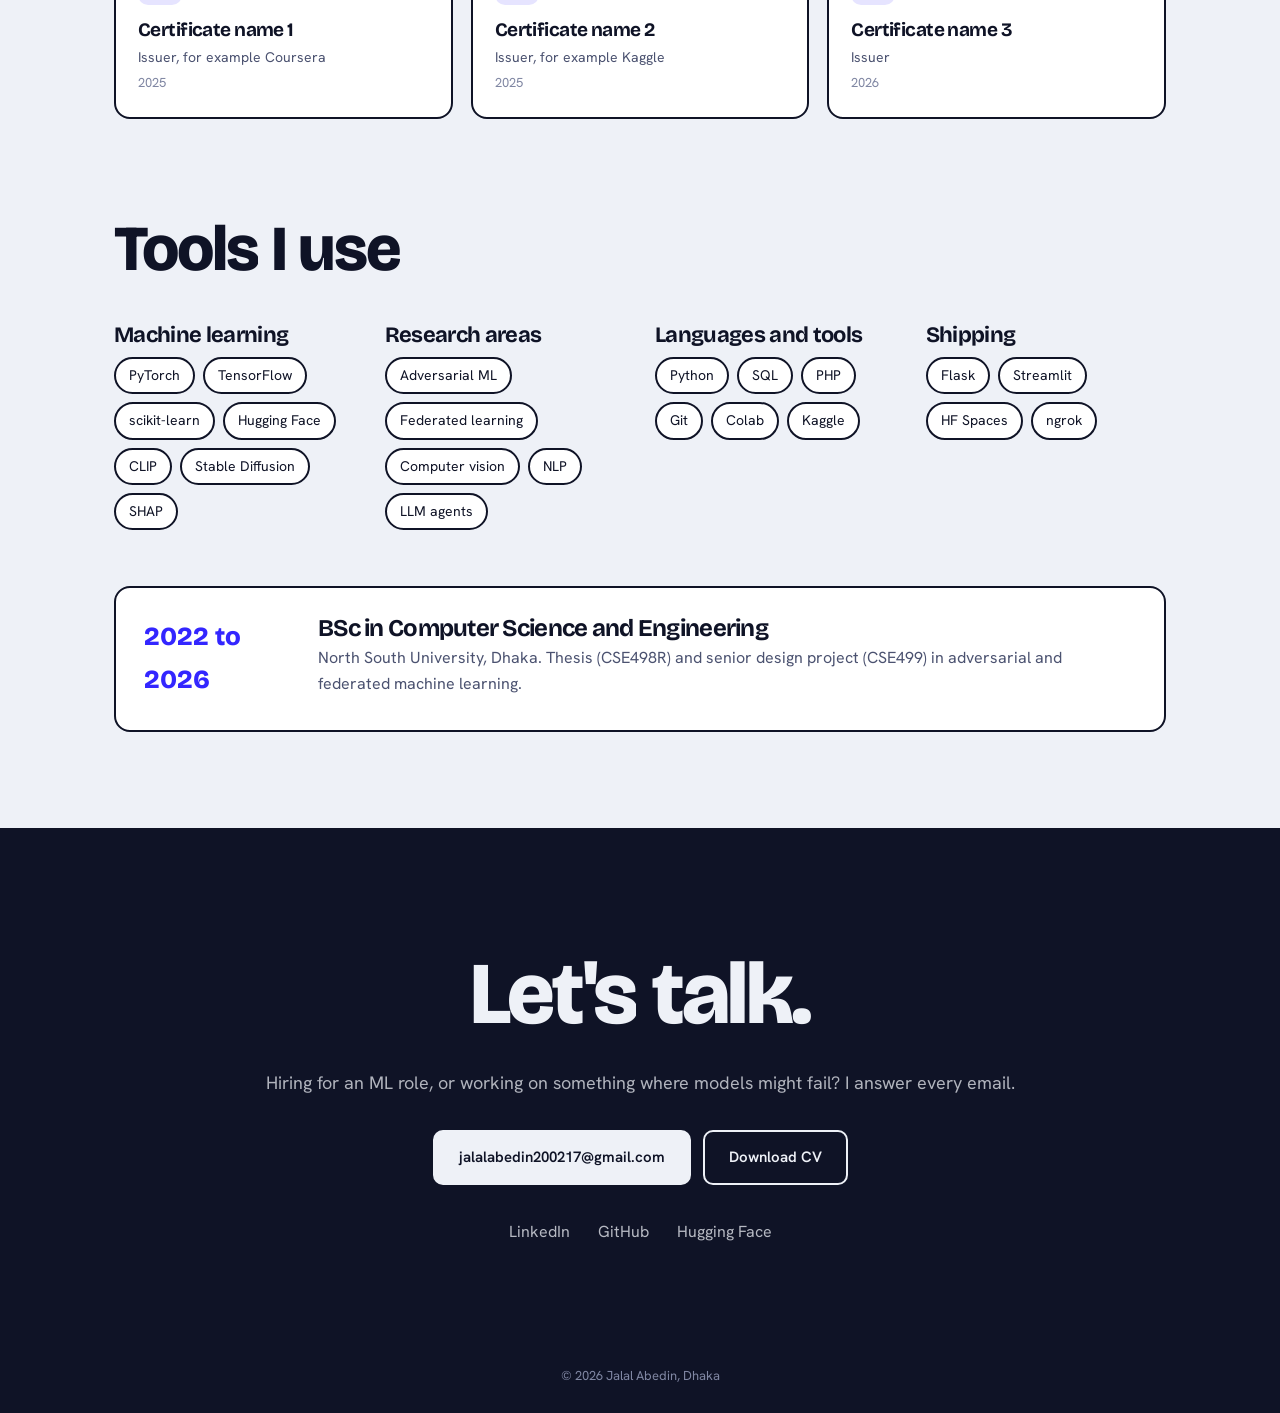
==== commit 98c25073: "Implement view counter in index.html Added a view counter feature using GoatCounter to track page vi" ====
--- a/index.html
+++ b/index.html
@@ -265,6 +265,12 @@
 .qt p .lt{font-family:inherit;font-style:normal;text-shadow:1px 1px 0 color-mix(in srgb,var(--blue) 45%,transparent),-1px -1px 0 color-mix(in srgb,#fff 22%,transparent)}
 .qt cite{font-family:'Cinzel','Times New Roman',serif !important;font-style:normal !important;text-transform:uppercase !important;letter-spacing:.28em !important;font-size:12px !important;color:var(--blue) !important}
 .qt cite::before{content:'';display:block;width:56px;height:2px;margin-bottom:10px;background:linear-gradient(90deg,var(--blue),var(--hot))}
+/* ===== view counter, top right ===== */
+.views{display:inline-flex;align-items:center;gap:8px;font-size:13px;color:var(--mid);border:2px solid var(--ink);background:var(--panel);padding:5px 12px;border-radius:99px;white-space:nowrap}
+.views[hidden]{display:none}
+.views i{width:8px;height:8px;border-radius:50%;background:var(--good);animation:pulse 2s infinite}
+.views span{font-family:'Bricolage Grotesque';font-weight:800;font-size:15px;color:var(--ink)}
+@media(max-width:760px){nav{gap:10px}.views{padding:4px 9px;font-size:12px}}
 @media(prefers-reduced-motion:reduce){*{animation:none!important;transition:none!important}.rv{opacity:1;transform:none}.br i{transform:scaleX(1)}html{scroll-behavior:auto}}
 </style>
 </head>
@@ -273,7 +279,7 @@
 <canvas id="net"></canvas>
 <header><div class="wrap">
   <a class="logo" href="#top">Jalal Abedin</a>
-  <nav><a href="#work">Work</a><a href="#paper">Research</a><a href="#certs">Certificates</a><a href="#skills">Skills</a><a href="#contact">Contact</a><a class="cv" href="assets/Jalal-Abedin-CV.pdf" target="_blank" rel="noopener">Download CV</a></nav>
+  <nav><a href="#work">Work</a><a href="#paper">Research</a><a href="#certs">Certificates</a><a href="#skills">Skills</a><a href="#contact">Contact</a><a class="cv" href="assets/Jalal-Abedin-CV.pdf" target="_blank" rel="noopener">Download CV</a><div class="views" id="views" hidden><i></i><span id="vn">0</span> views</div></nav>
 </div></header>
 
 <main id="top">
@@ -281,6 +287,7 @@
   <div class="hero-grid">
     <div>
       <div class="status"><i></i>Open to ML and AI roles in Dhaka</div>
+      <div class="views" id="views" hidden><i></i><span id="vn">0</span> views</div>
       <h1 id="hname" aria-label="Jalal Abedin, ML Engineer and Researcher"><span class="ln l1">Jalal Abedin.</span><span class="ln l2">ML Engineer</span><span class="ln l3">&amp; Researcher.</span></h1>
      <p class="intro">I'm most interested in the part of AI that people tend to skip: how it breaks. During my degree at North South University I attacked an image model, built an agent to defend it, and checked my results against human judgement instead of trusting a single metric. I want to build AI that holds up outside the lab.</p>
       
@@ -674,6 +681,24 @@
   let n=0;
   p.innerHTML=p.textContent.trim().split(' ').map(w=>`<span class="wd">${[...w].map(c=>`<span class="lt" style="--i:${n++}">${c}</span>`).join('')}</span>`).join(' ');
 })();
+  /* ===== view counter (GoatCounter) ===== */
+(()=>{
+  const CODE='jalalab';
+  const s=document.createElement('script');
+  s.async=true;s.src='//gc.zgo.at/count.js';
+  s.dataset.goatcounter='https://'+CODE+'.goatcounter.com/count';
+  document.head.append(s);
+  const box=document.getElementById('views'),vn=document.getElementById('vn');
+  async function show(){
+    try{
+      const r=await fetch('https://'+CODE+'.goatcounter.com/counter/TOTAL.json');
+      if(!r.ok)throw 0;
+      const j=await r.json();
+      vn.textContent=j.count;box.hidden=false;
+    }catch(e){}
+  }
+  setTimeout(show,1500);
+})();
 </script>
 </body>
 </html>
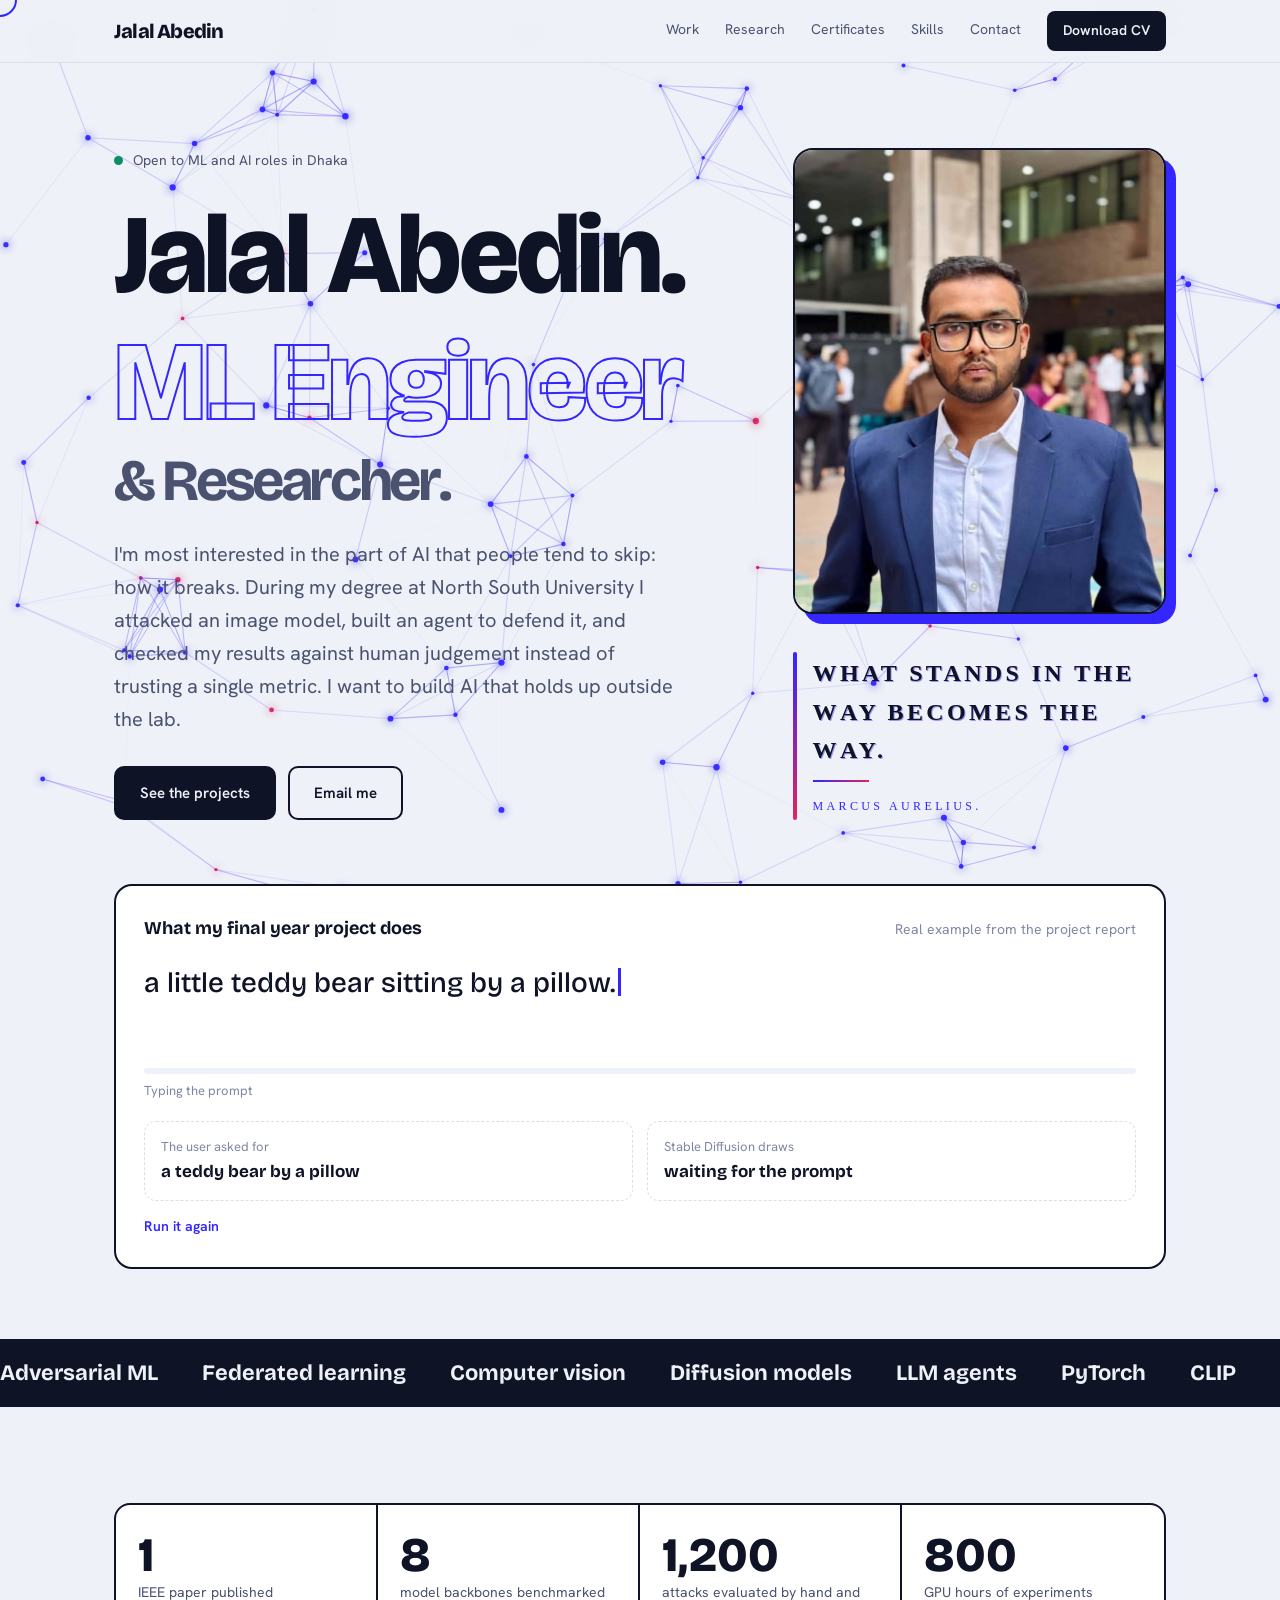
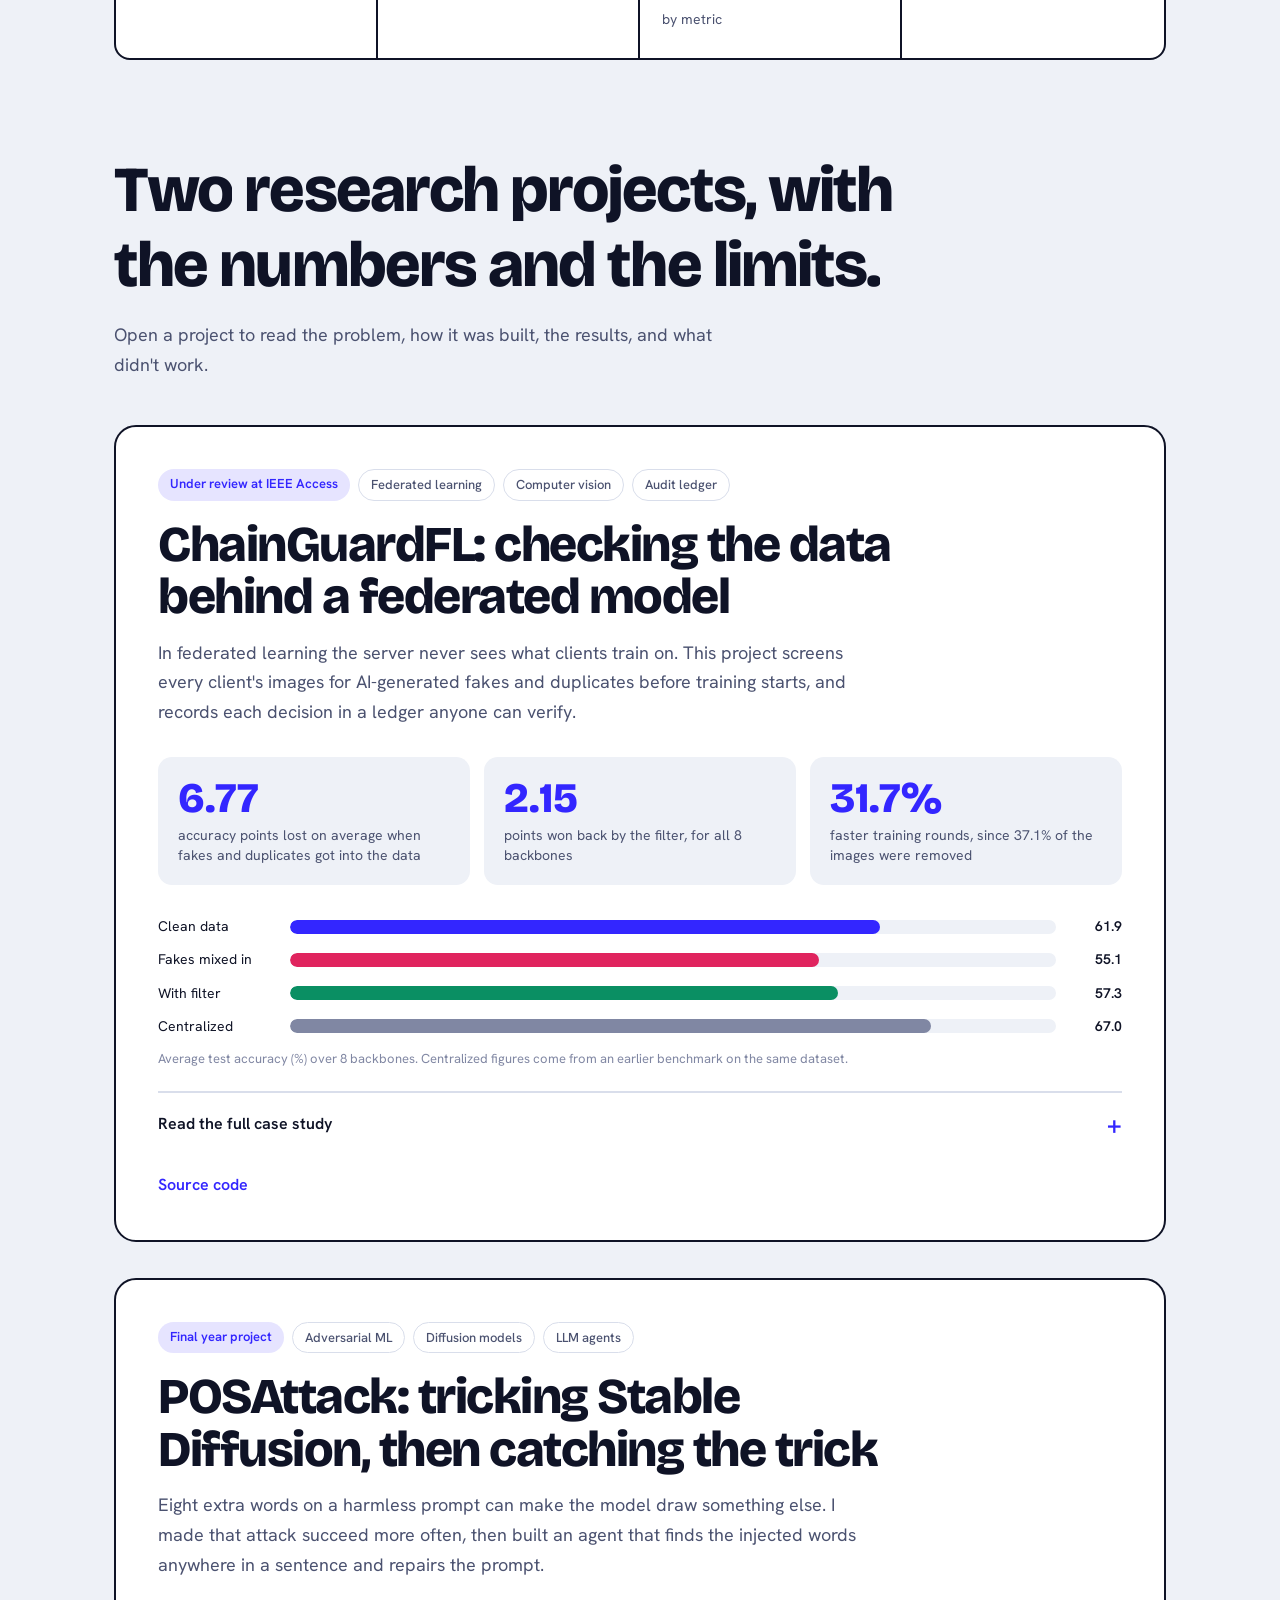
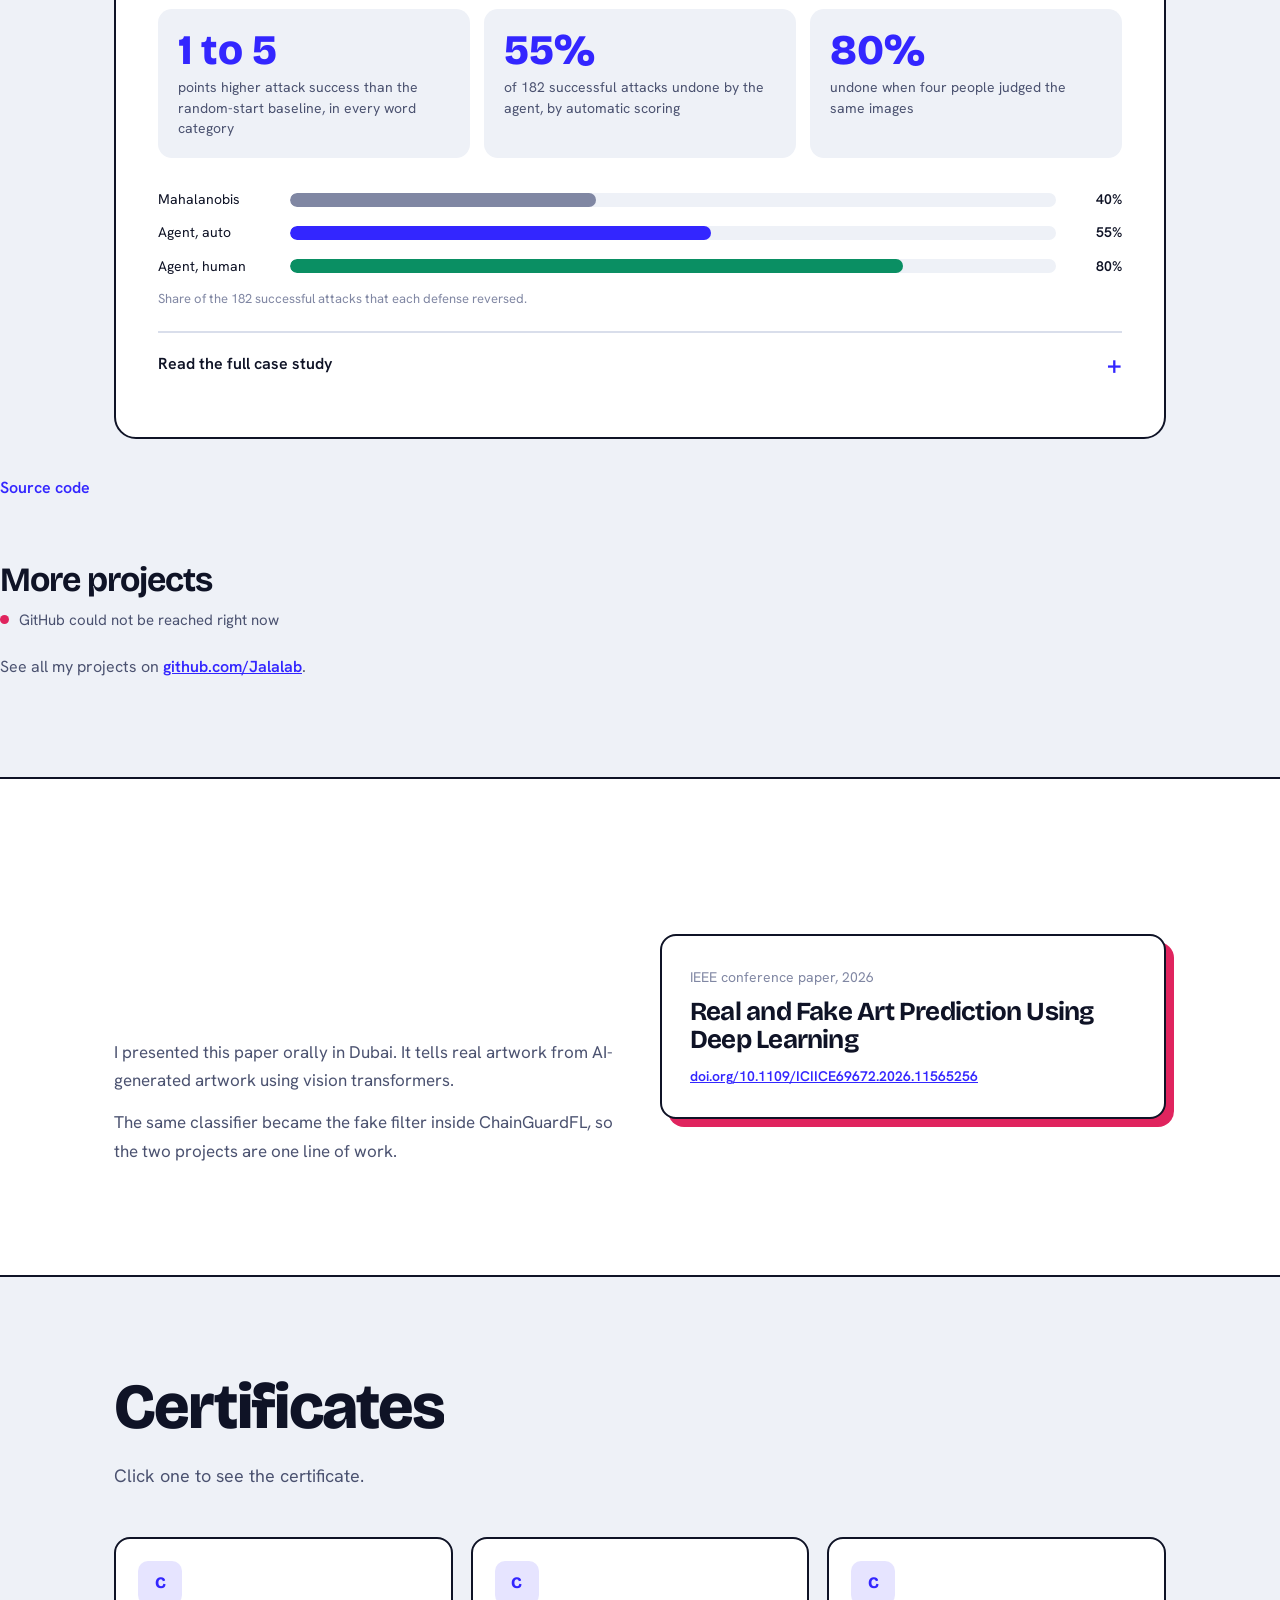
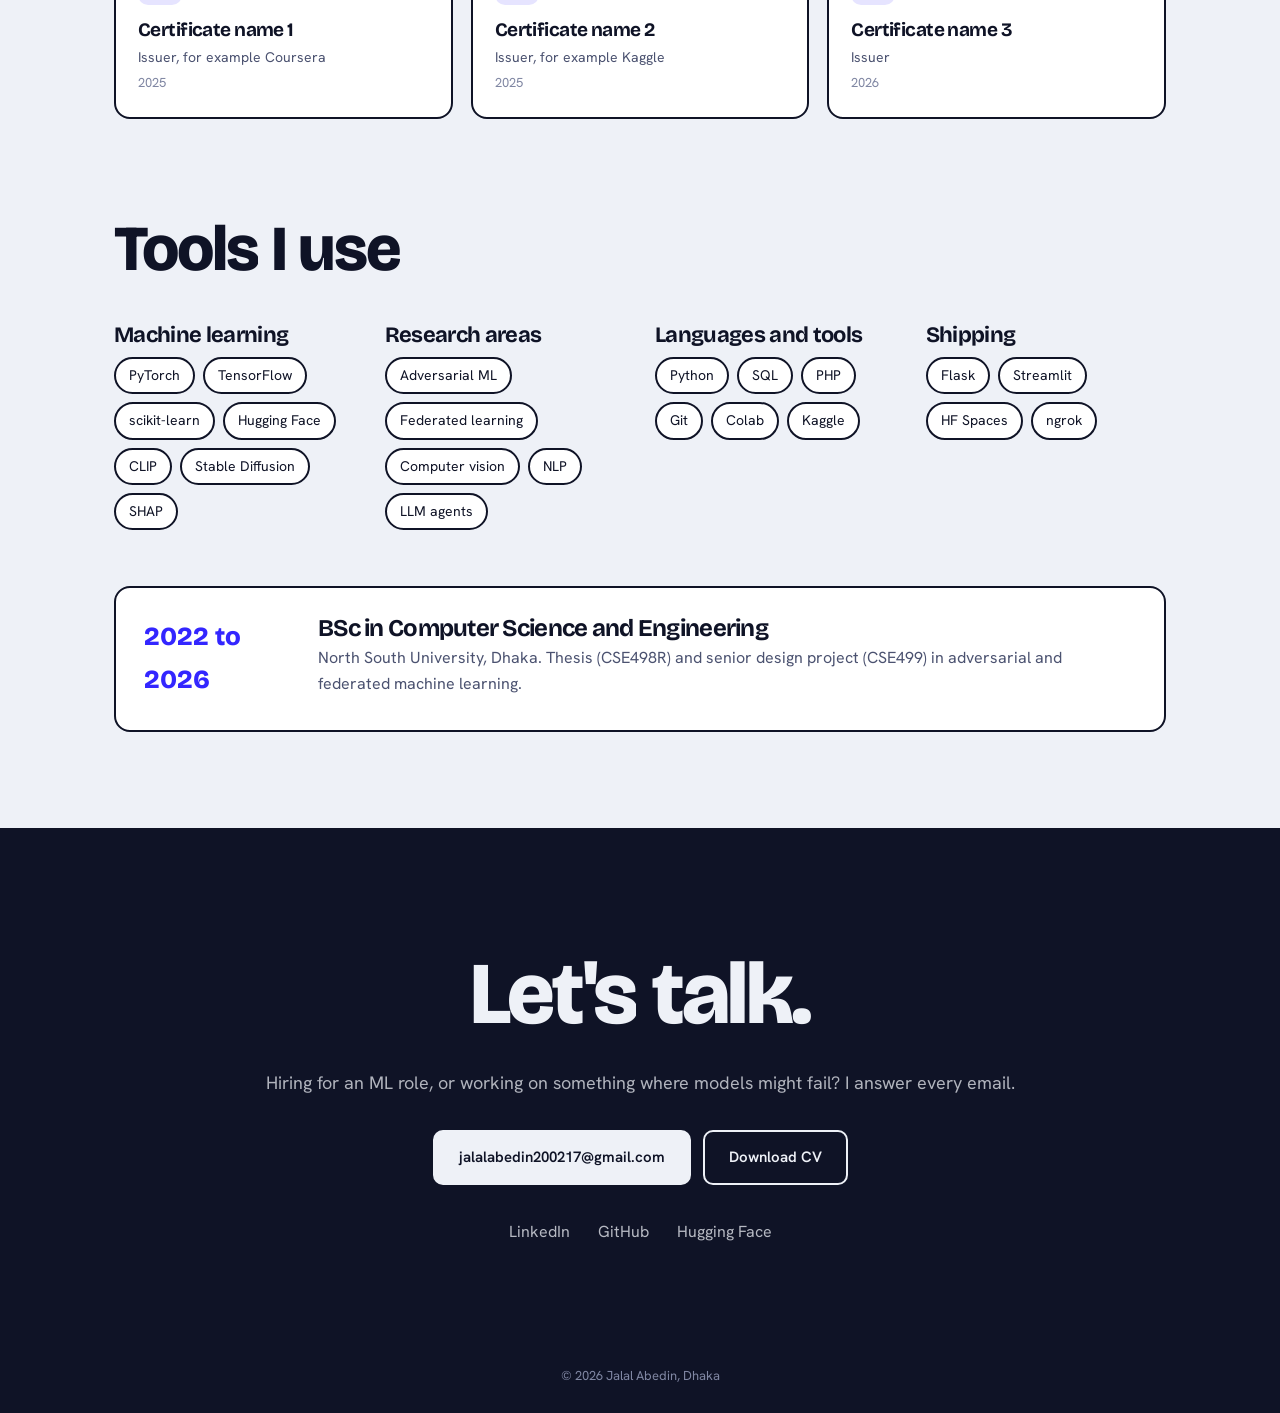
==== commit 813e74d6: "Remove hidden views display from index.html Removed hidden views div from the hero section." ====
--- a/index.html
+++ b/index.html
@@ -287,7 +287,6 @@
   <div class="hero-grid">
     <div>
       <div class="status"><i></i>Open to ML and AI roles in Dhaka</div>
-      <div class="views" id="views" hidden><i></i><span id="vn">0</span> views</div>
       <h1 id="hname" aria-label="Jalal Abedin, ML Engineer and Researcher"><span class="ln l1">Jalal Abedin.</span><span class="ln l2">ML Engineer</span><span class="ln l3">&amp; Researcher.</span></h1>
      <p class="intro">I'm most interested in the part of AI that people tend to skip: how it breaks. During my degree at North South University I attacked an image model, built an agent to defend it, and checked my results against human judgement instead of trusting a single metric. I want to build AI that holds up outside the lab.</p>
       
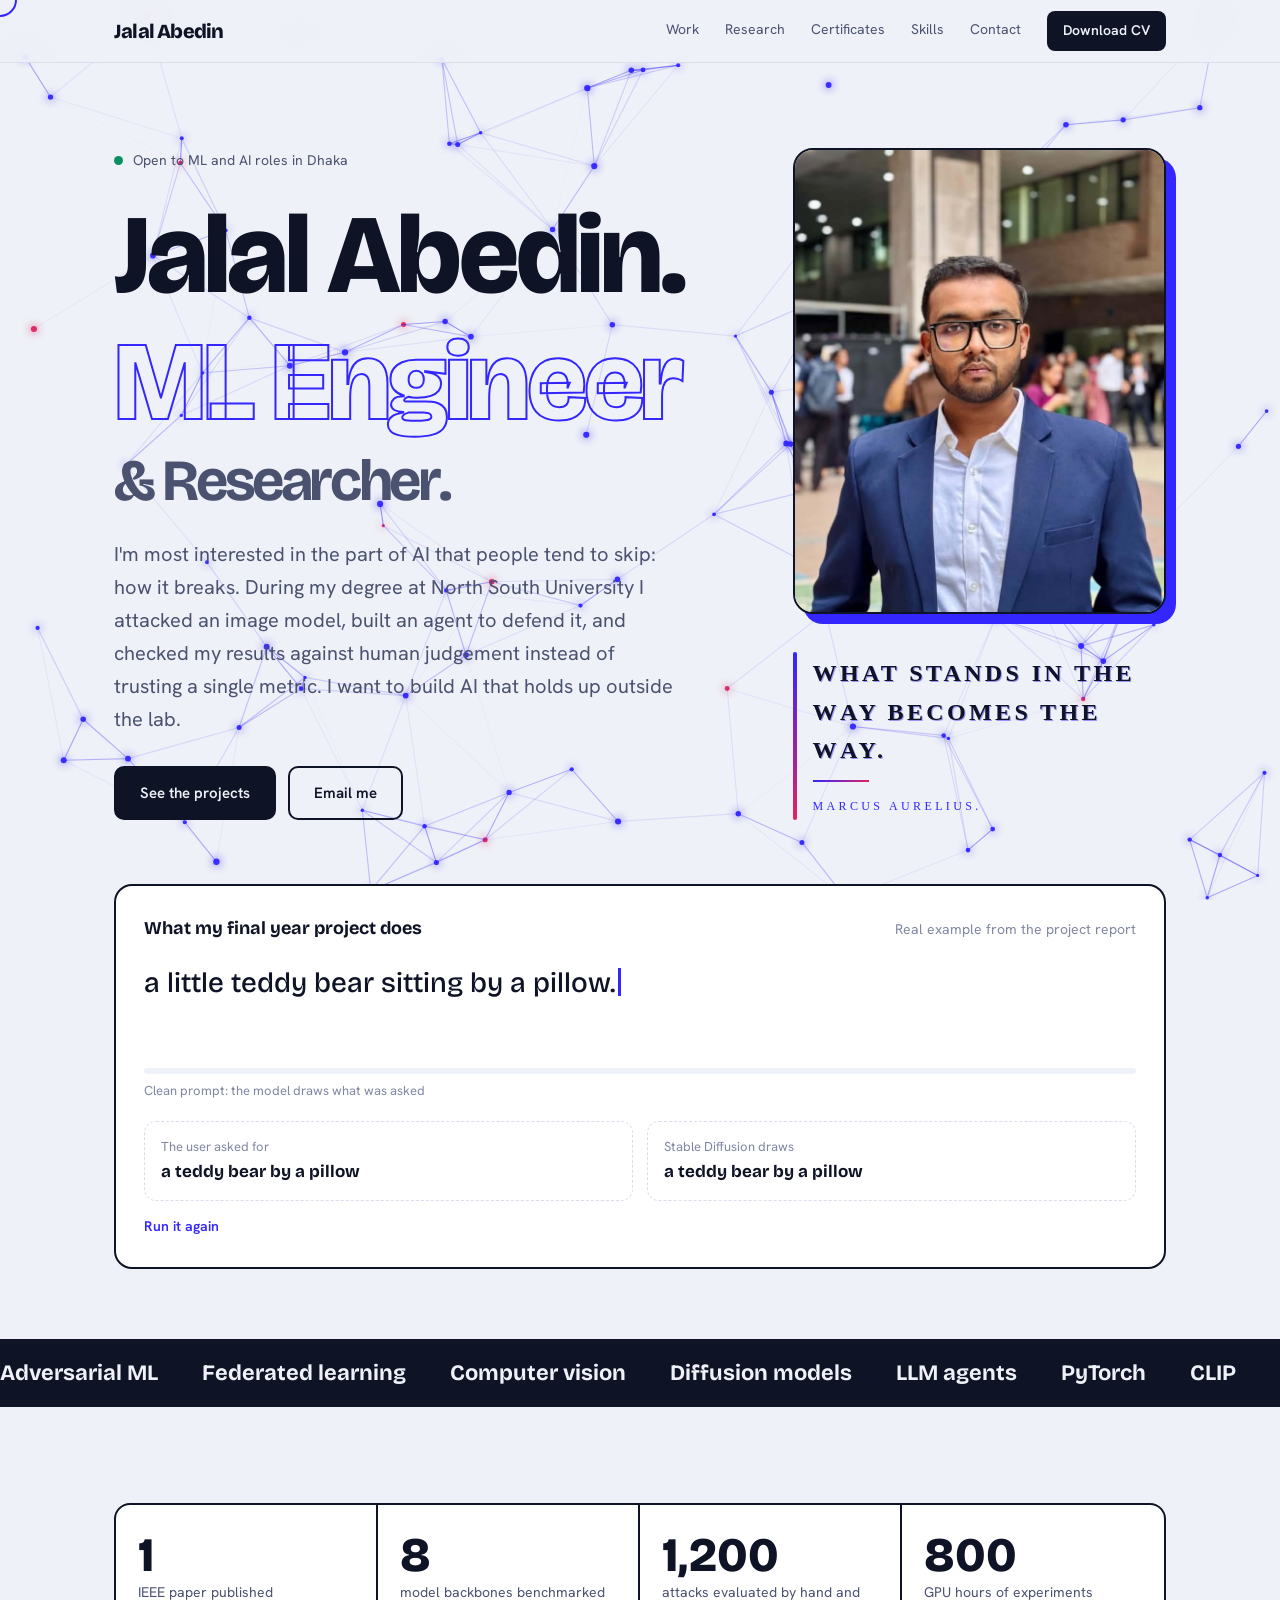
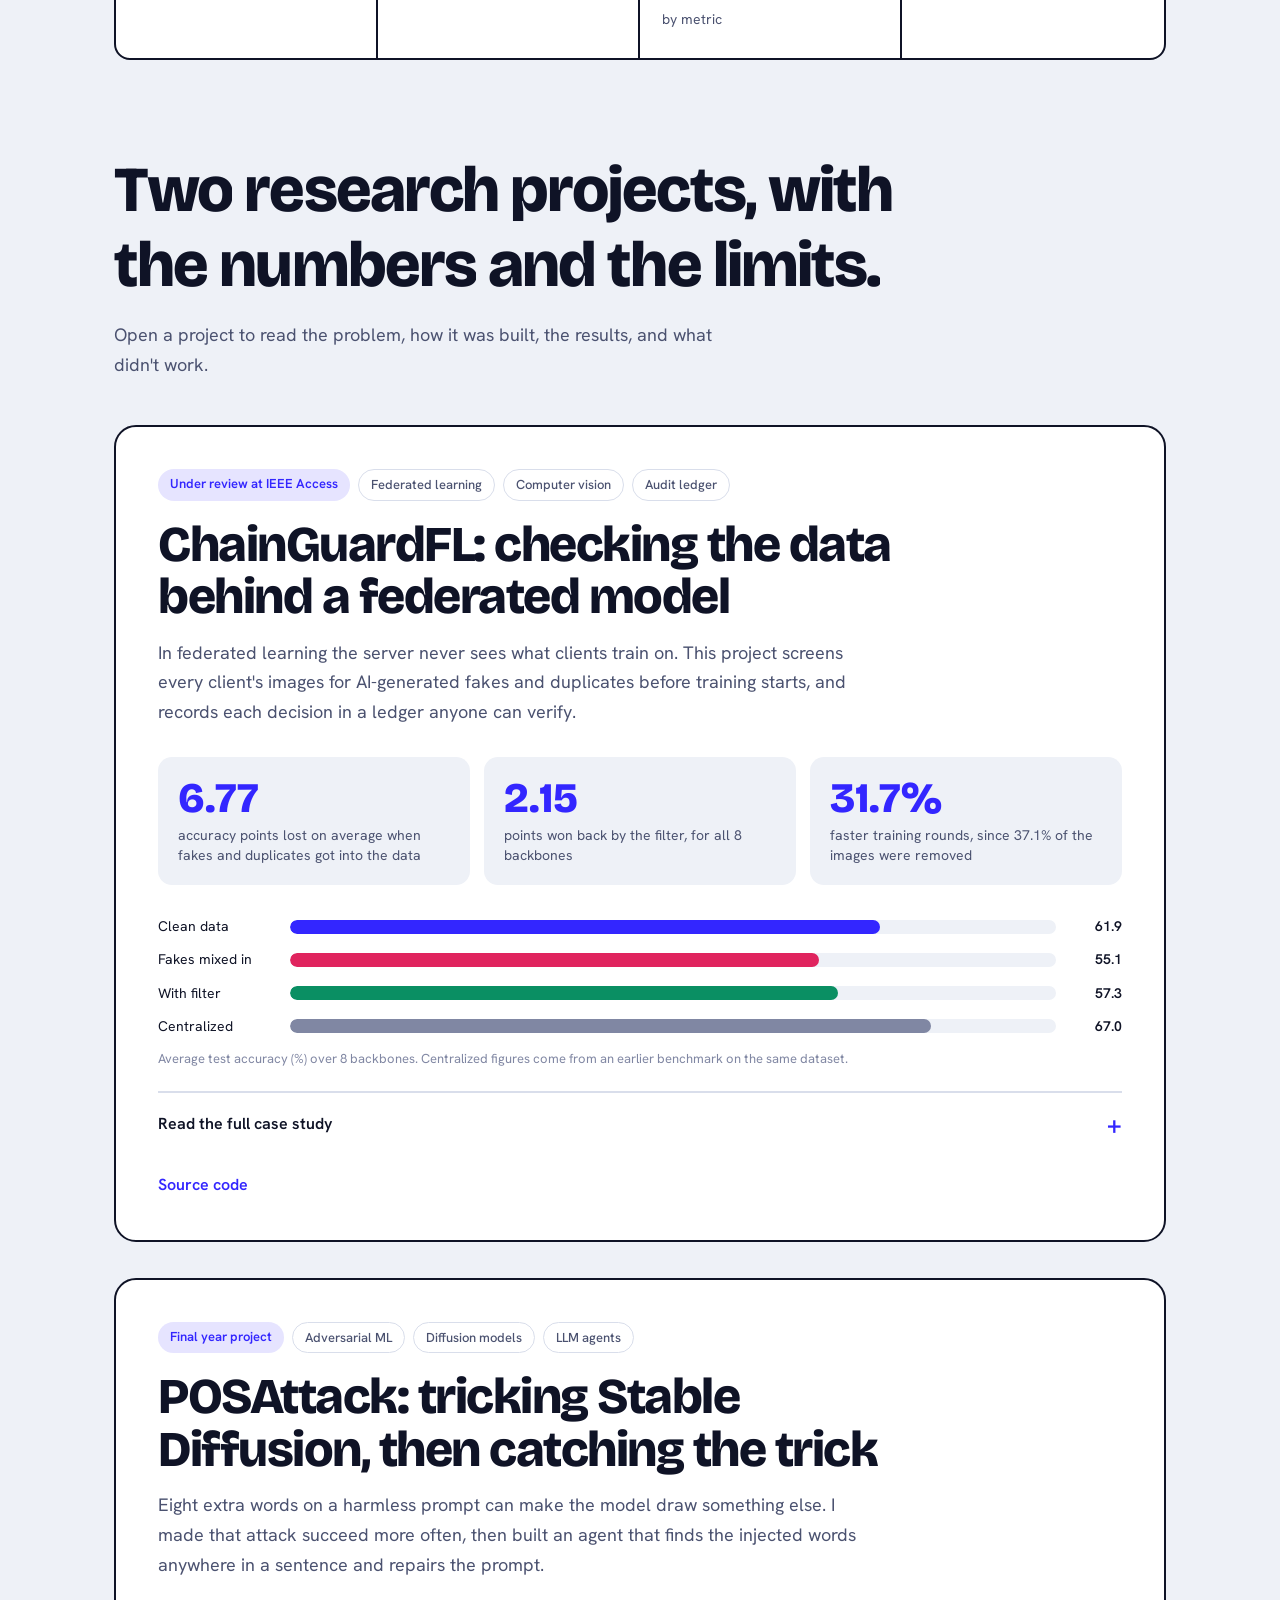
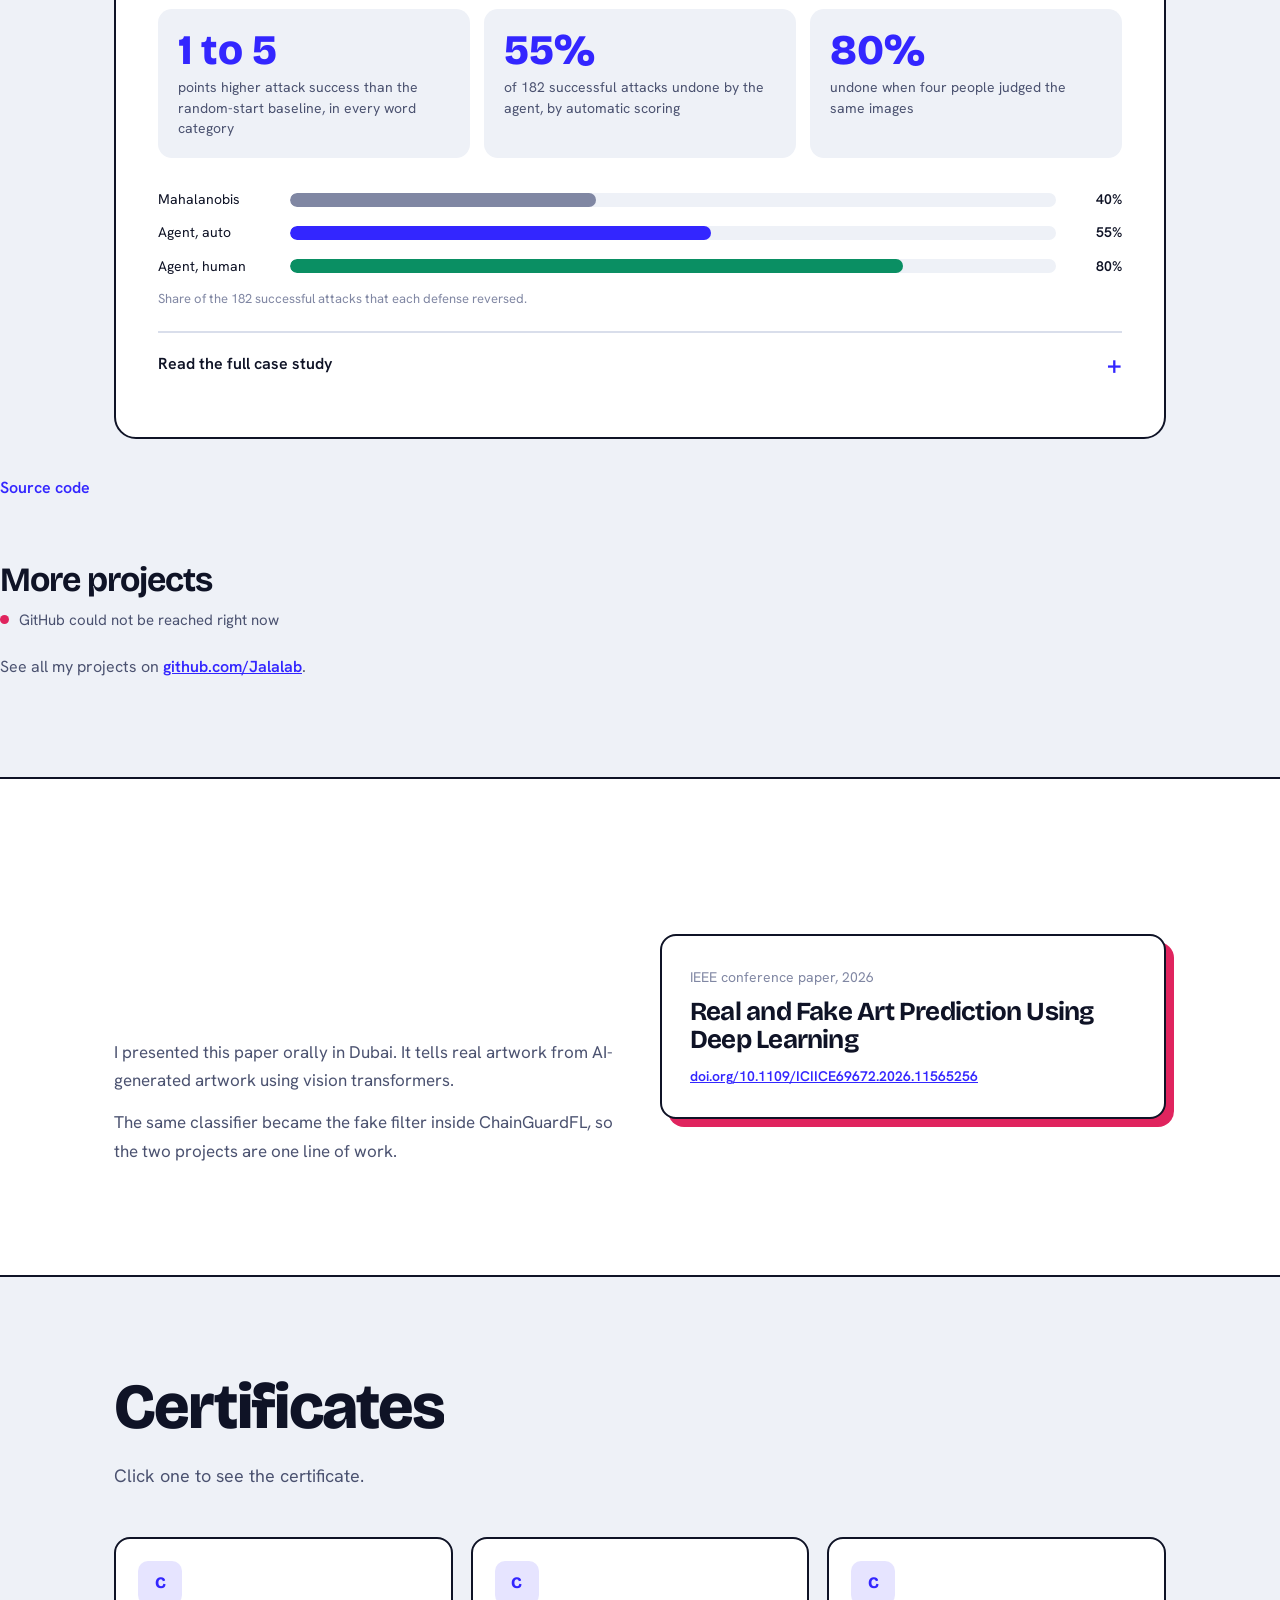
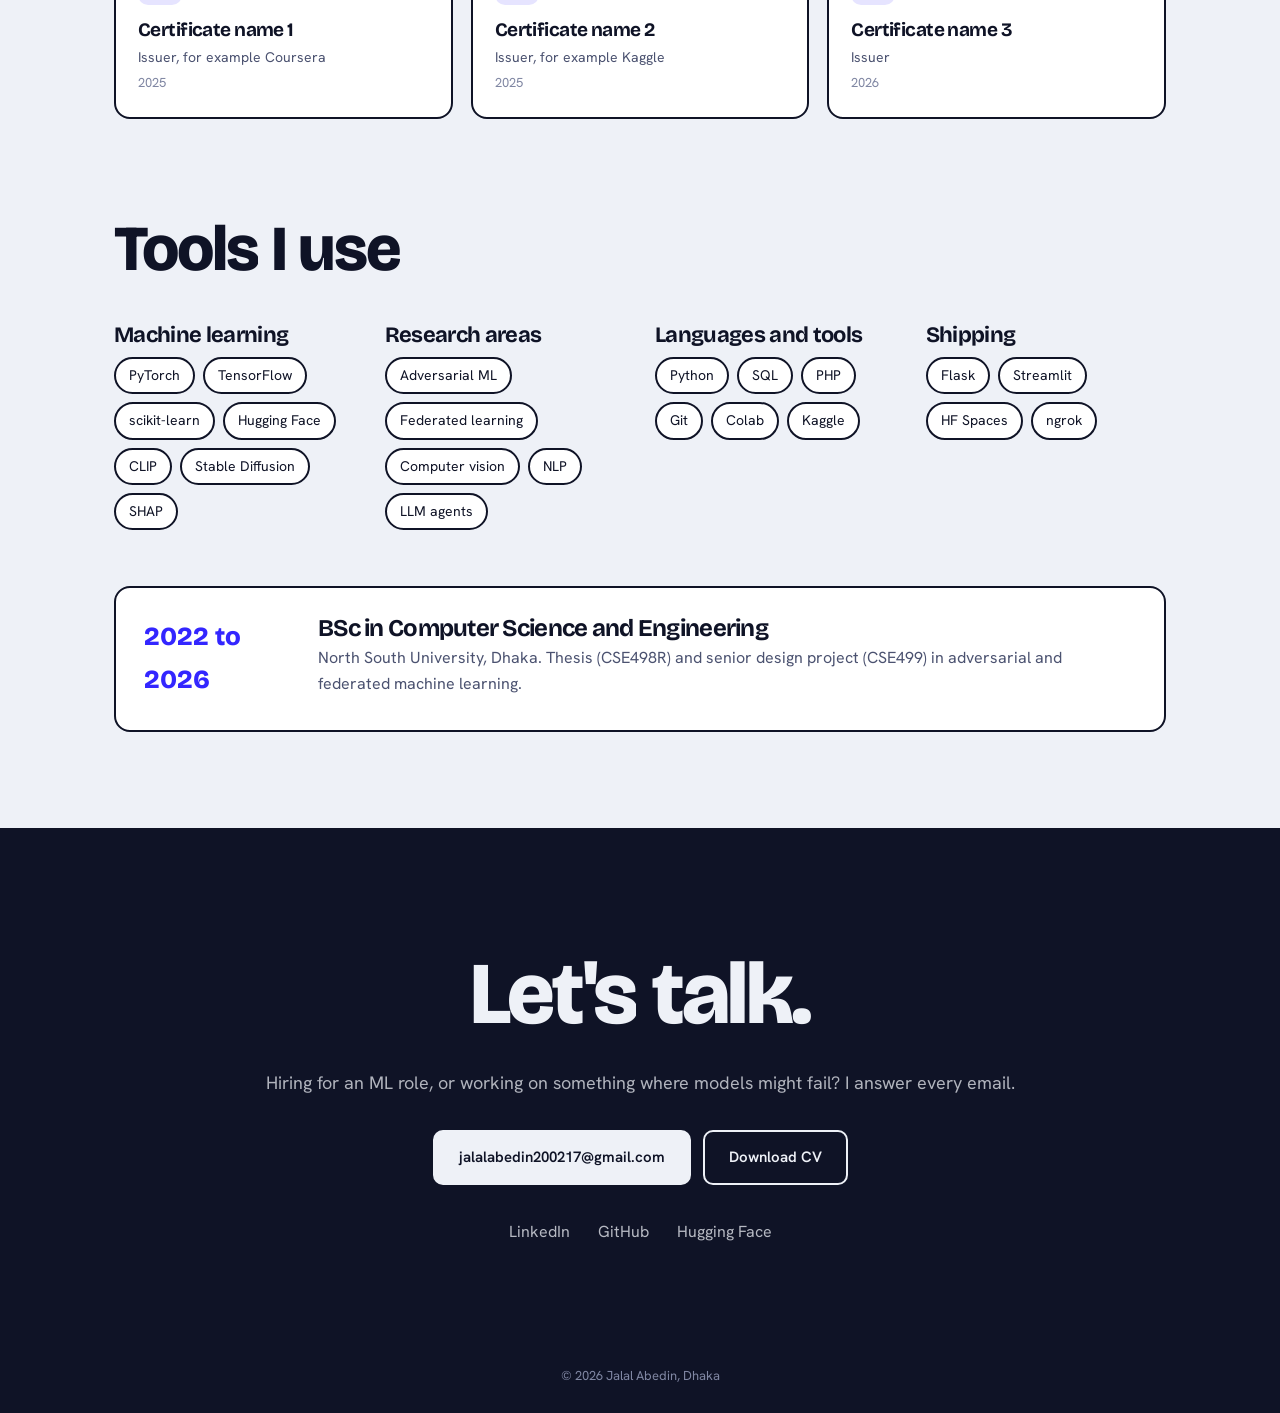
==== commit df545bb8: "Fix CV link format in navigation Updated CV link to use an underscore instead of a hyphen." ====
--- a/index.html
+++ b/index.html
@@ -279,7 +279,7 @@
 <canvas id="net"></canvas>
 <header><div class="wrap">
   <a class="logo" href="#top">Jalal Abedin</a>
-  <nav><a href="#work">Work</a><a href="#paper">Research</a><a href="#certs">Certificates</a><a href="#skills">Skills</a><a href="#contact">Contact</a><a class="cv" href="assets/Jalal-Abedin-CV.pdf" target="_blank" rel="noopener">Download CV</a><div class="views" id="views" hidden><i></i><span id="vn">0</span> views</div></nav>
+  <nav><a href="#work">Work</a><a href="#paper">Research</a><a href="#certs">Certificates</a><a href="#skills">Skills</a><a href="#contact">Contact</a><a class="cv" href="assets/Jalal_Abedin_CV.pdf" target="_blank" rel="noopener">Download CV</a><div class="views" id="views" hidden><i></i><span id="vn">0</span> views</div></nav>
 </div></header>
 
 <main id="top">
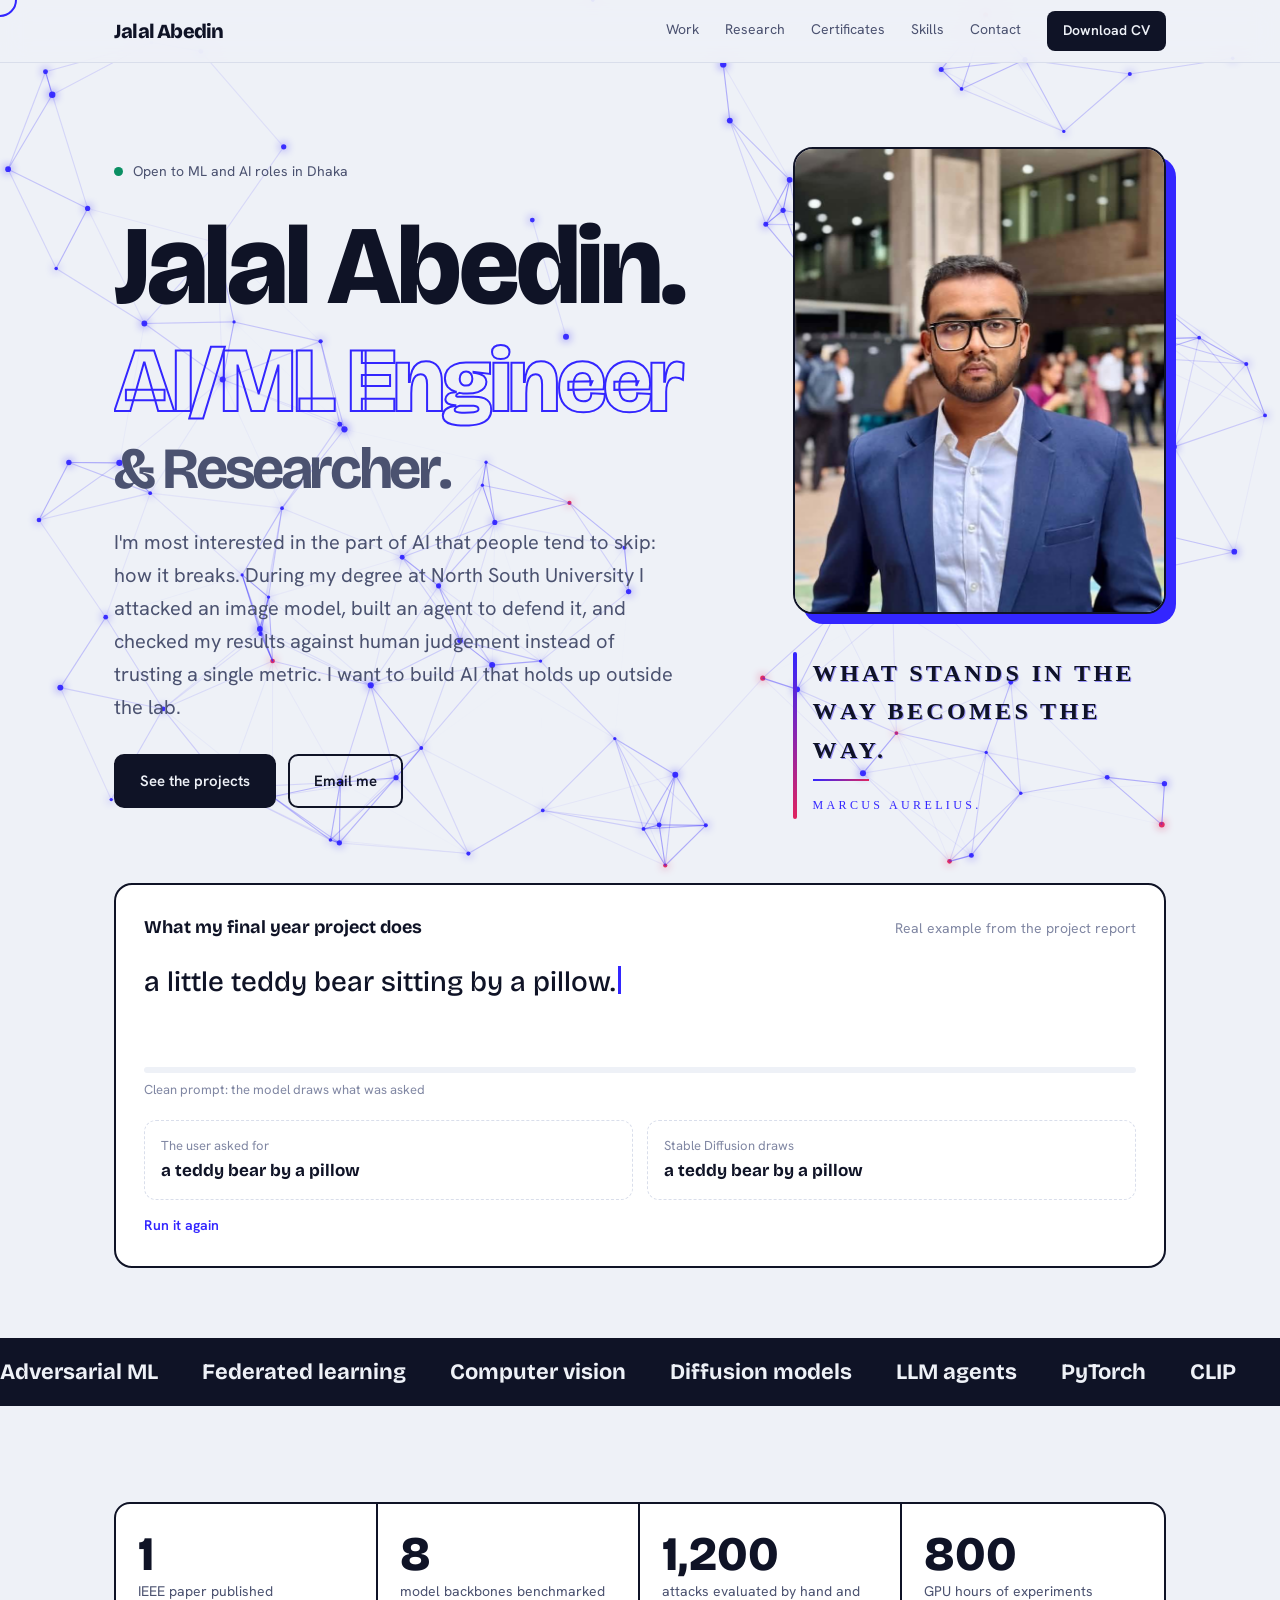
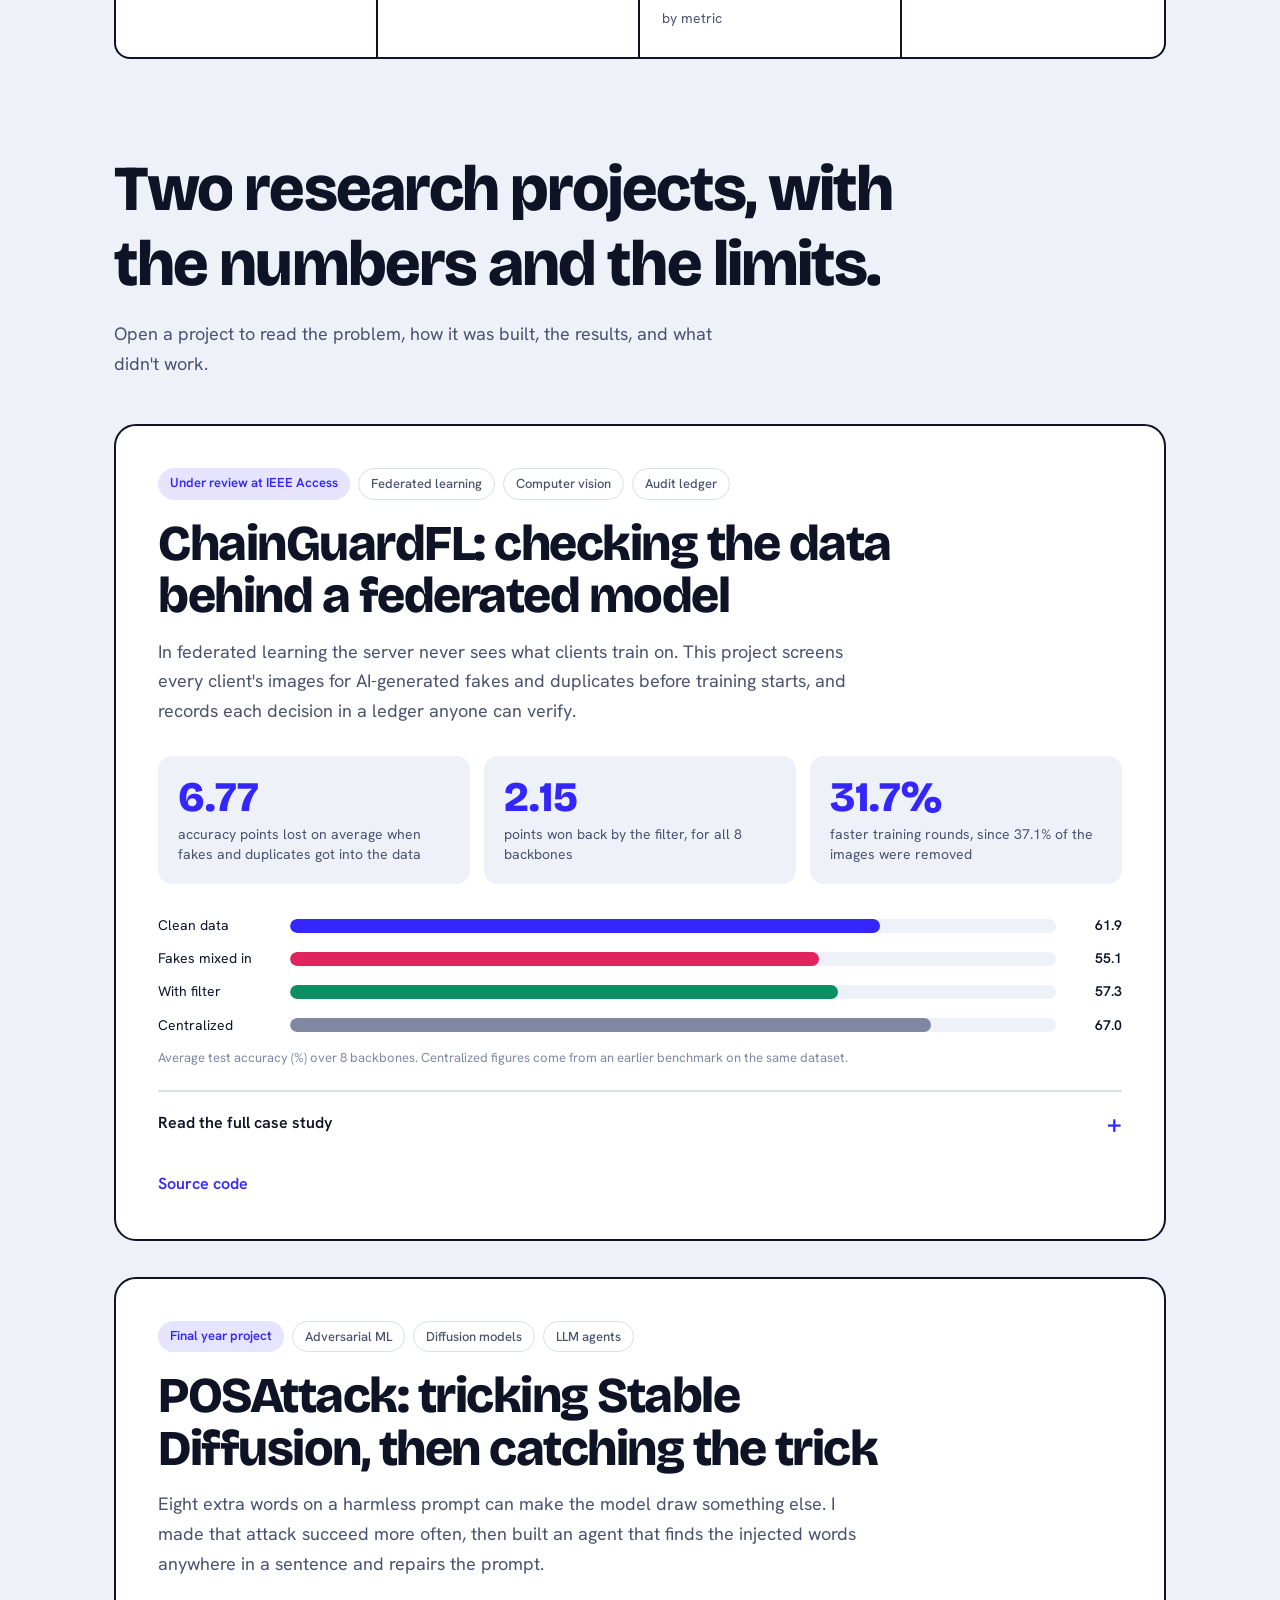
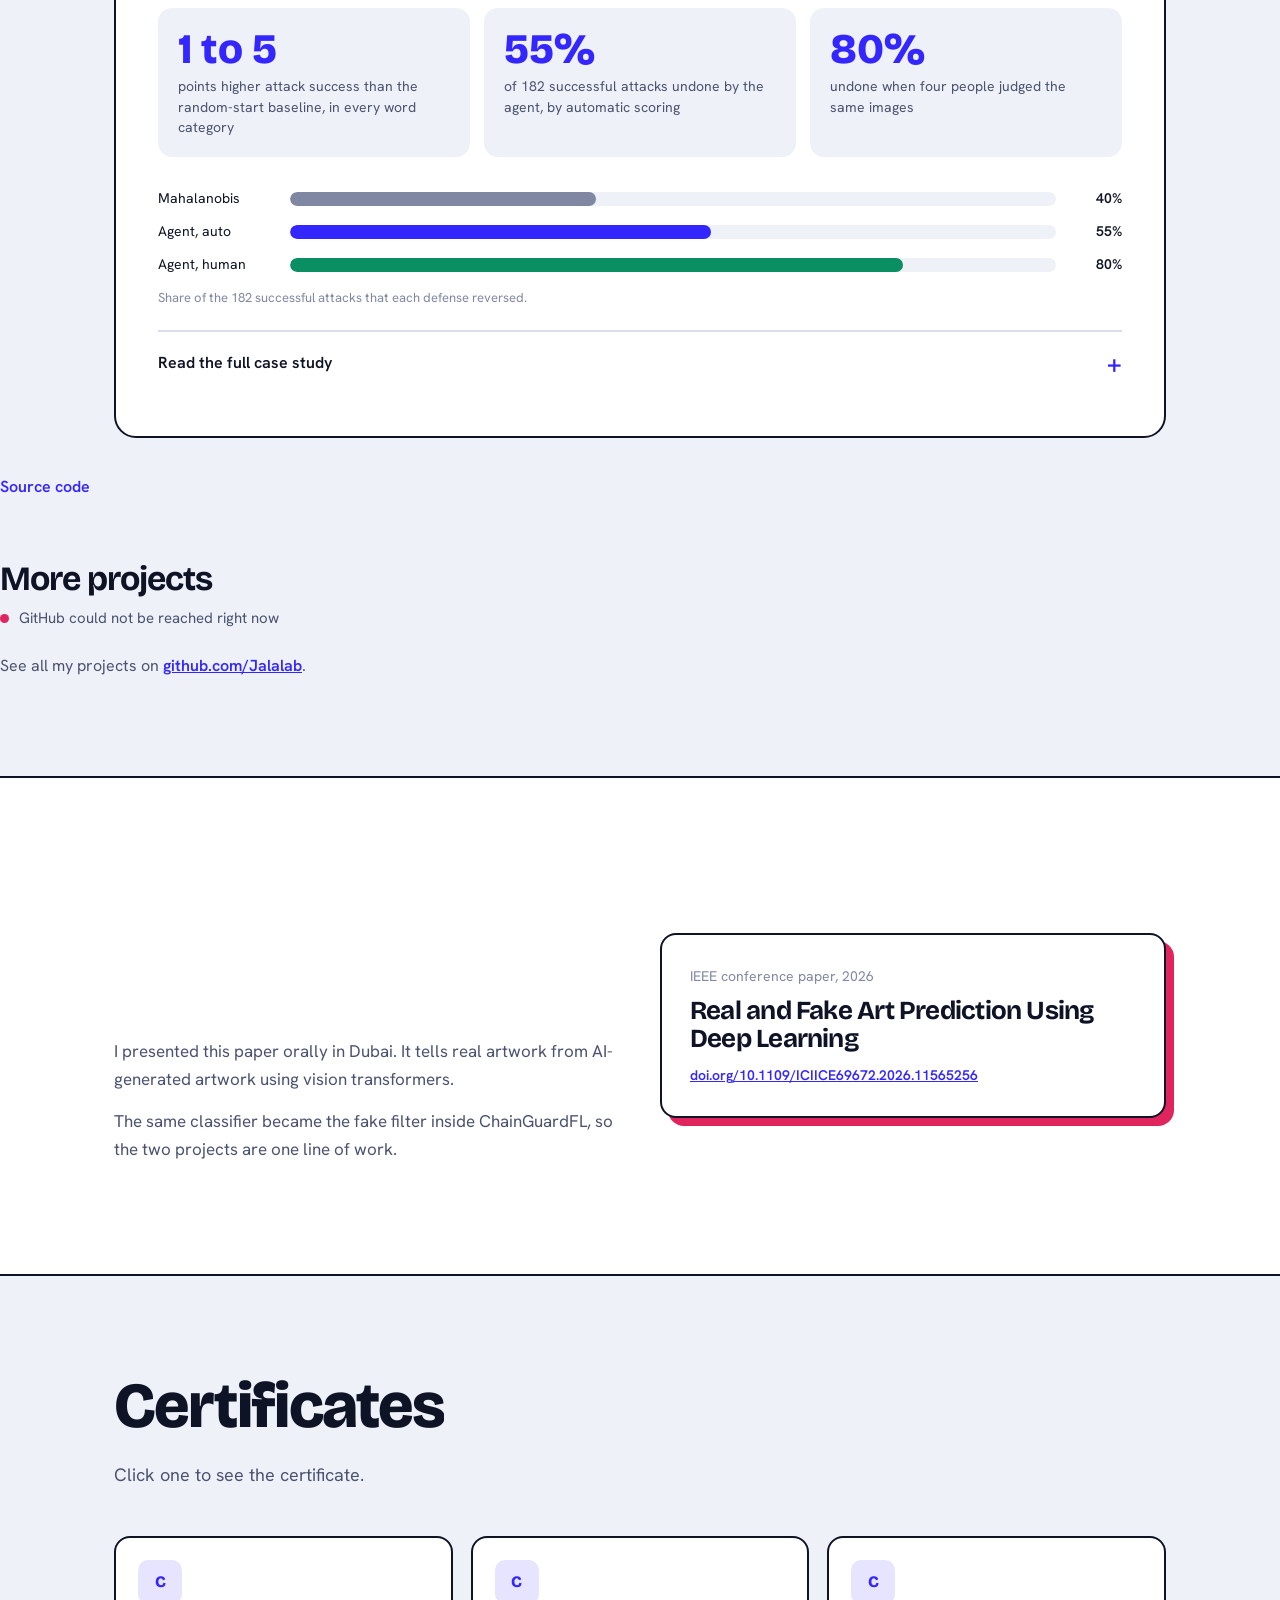
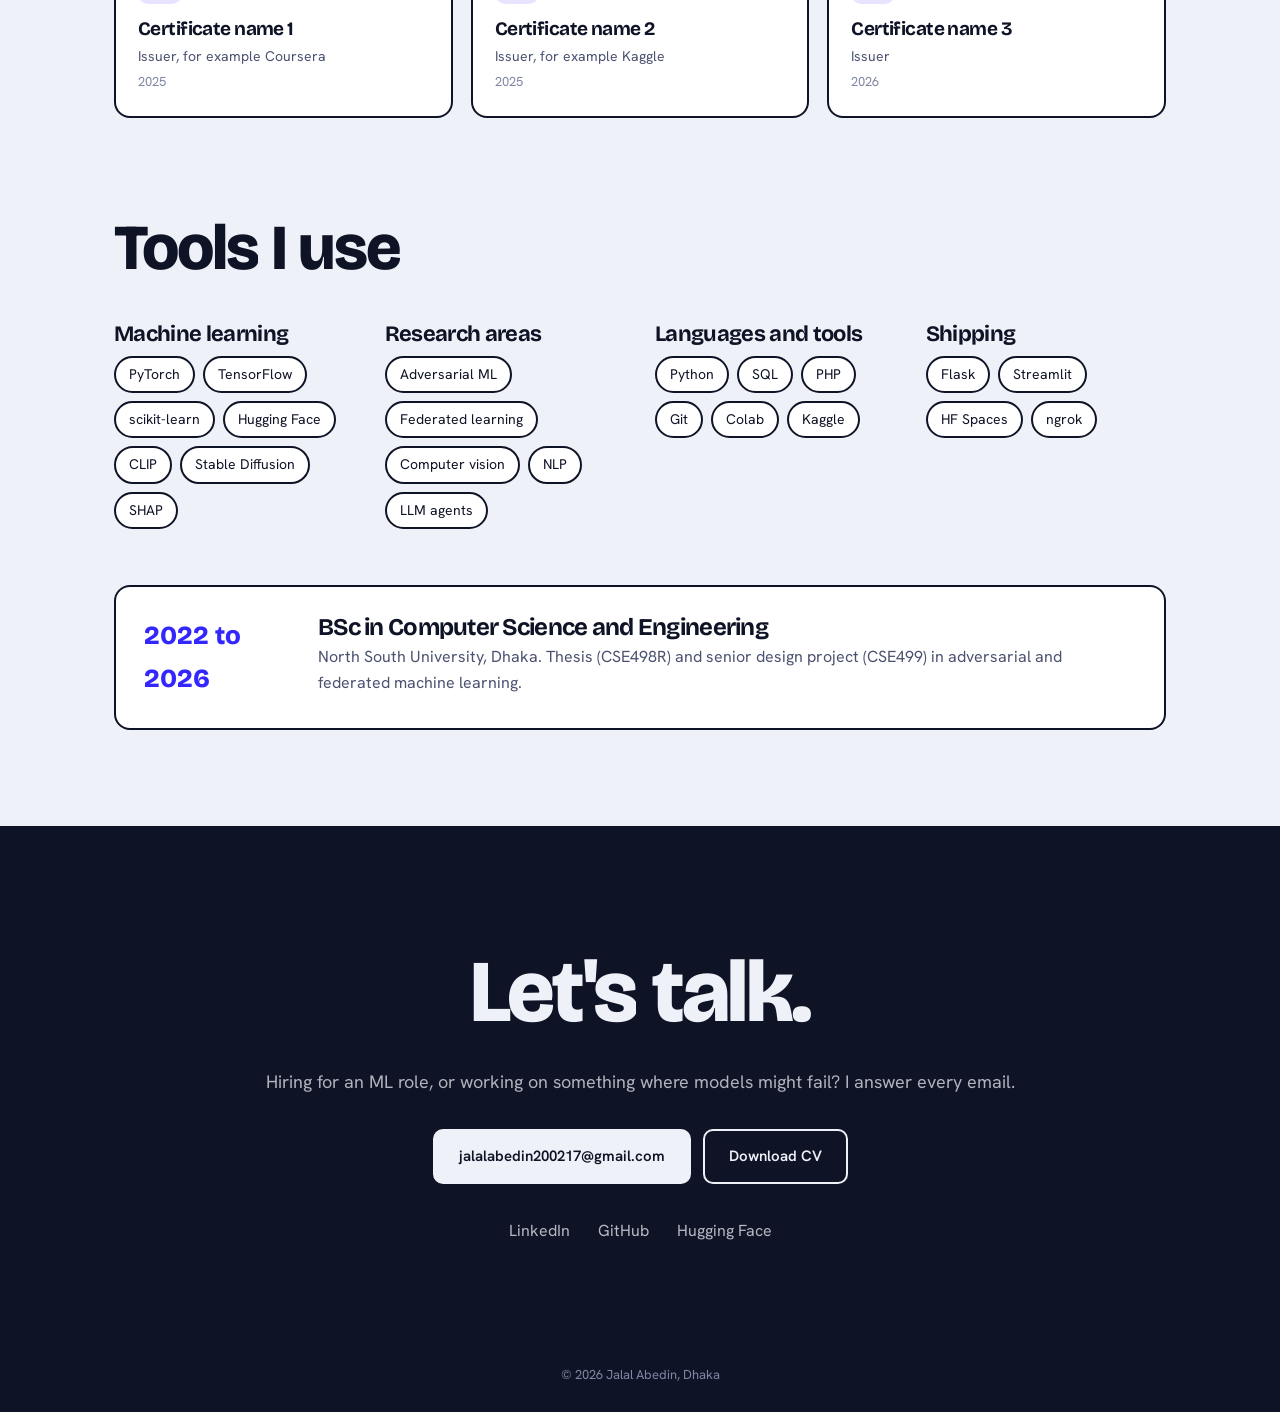
==== commit 53689e13: "Update job title to AI/ML Engineer in index.html" ====
--- a/index.html
+++ b/index.html
@@ -271,6 +271,8 @@
 .views i{width:8px;height:8px;border-radius:50%;background:var(--good);animation:pulse 2s infinite}
 .views span{font-family:'Bricolage Grotesque';font-weight:800;font-size:15px;color:var(--ink)}
 @media(max-width:760px){nav{gap:10px}.views{padding:4px 9px;font-size:12px}}
+/* ===== match line 2 width to the name ===== */
+h1 .ln{white-space:nowrap}
 @media(prefers-reduced-motion:reduce){*{animation:none!important;transition:none!important}.rv{opacity:1;transform:none}.br i{transform:scaleX(1)}html{scroll-behavior:auto}}
 </style>
 </head>
@@ -287,7 +289,7 @@
   <div class="hero-grid">
     <div>
       <div class="status"><i></i>Open to ML and AI roles in Dhaka</div>
-      <h1 id="hname" aria-label="Jalal Abedin, ML Engineer and Researcher"><span class="ln l1">Jalal Abedin.</span><span class="ln l2">ML Engineer</span><span class="ln l3">&amp; Researcher.</span></h1>
+      <h1 id="hname" aria-label="Jalal Abedin, AI/ML Engineer and Researcher"><span class="ln l1">Jalal Abedin.</span><span class="ln l2">AI/ML Engineer</span><span class="ln l3">&amp; Researcher.</span></h1>
      <p class="intro">I'm most interested in the part of AI that people tend to skip: how it breaks. During my degree at North South University I attacked an image model, built an agent to defend it, and checked my results against human judgement instead of trusting a single metric. I want to build AI that holds up outside the lab.</p>
       
       <div class="btns"><a class="btn f" href="#work">See the projects</a><a class="btn" href="mailto:jalalabedin200217@gmail.com">Email me</a></div>
@@ -698,6 +700,20 @@
   }
   setTimeout(show,1500);
 })();
+  /* ===== AI/ML Engineer: same width as the name ===== */
+(()=>{
+  const l1=document.querySelector('#hname .l1'),l2=document.querySelector('#hname .l2');
+  if(!l1||!l2)return;
+  const w=el=>[...el.children].reduce((a,c)=>a+c.offsetWidth,0);
+  function fit(){
+    l2.style.fontSize='';
+    const a=w(l1),b=w(l2);
+    if(a&&b)l2.style.fontSize=(parseFloat(getComputedStyle(l2).fontSize)*a/b)+'px';
+  }
+  (document.fonts&&document.fonts.ready?document.fonts.ready:Promise.resolve()).then(()=>setTimeout(fit,50));
+  addEventListener('resize',fit);
+  addEventListener('load',fit);
+})();
 </script>
 </body>
 </html>
